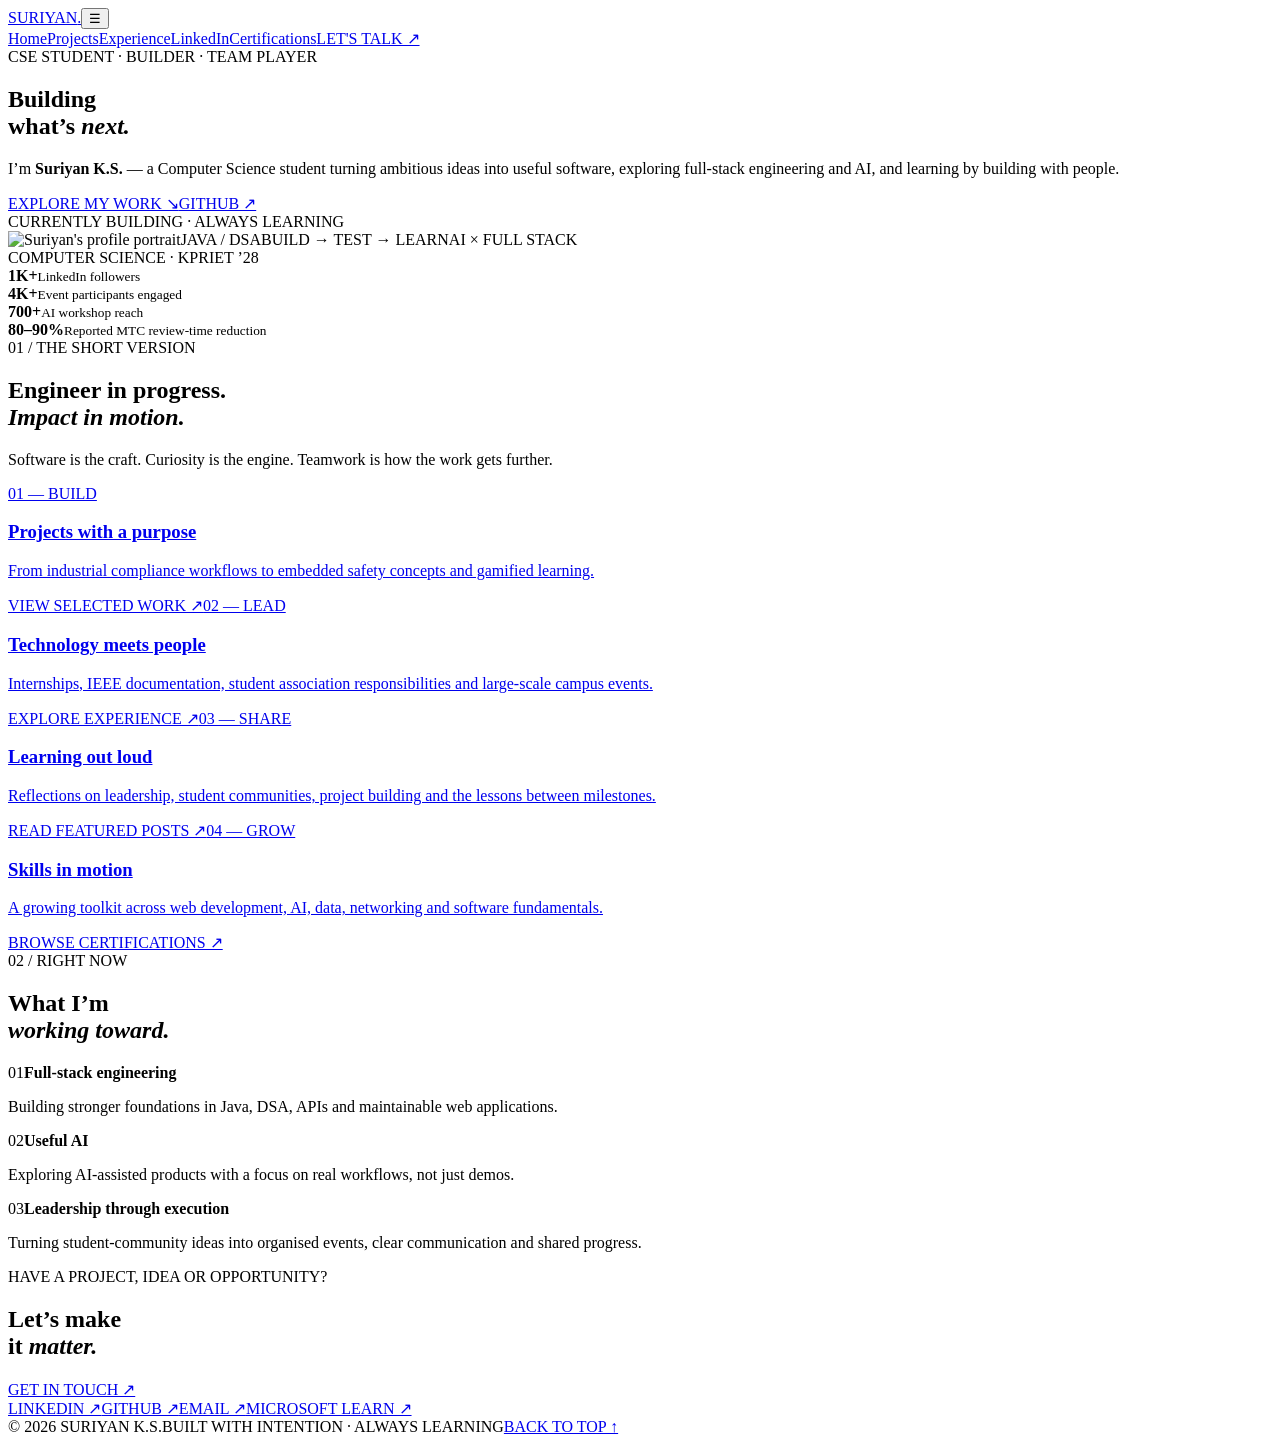
==== index.html @ 5185adc9 "Build portfolio homepage" ====
<!doctype html><html lang="en"><head><meta charset="utf-8"><meta name="viewport" content="width=device-width,initial-scale=1"><meta name="theme-color" content="#10110f"><meta name="description" content="Suriyan K.S. — Computer Science student, full-stack developer in progress, builder and student leader."><title>Suriyan K.S. — Building what's next.</title><link rel="stylesheet" href="assets/style.css"><script defer src="assets/main.js"></script></head><body><div class="grain"></div><header class="site-header"><a class="brand" href="index.html">SURIYAN<span>.</span></a><button class="menu-toggle" aria-label="Toggle navigation">☰</button><nav class="nav"><a class="active" href="index.html">Home</a><a href="projects.html">Projects</a><a href="experience.html">Experience</a><a href="posts.html">LinkedIn</a><a href="certifications.html">Certifications</a><a class="nav-cta" href="mailto:suriyankumaresan@gmail.com">LET'S TALK ↗</a></nav></header><main class="wrap"><section class="hero"><div class="hero-copy"><div class="eyebrow"><i></i> CSE STUDENT · BUILDER · TEAM PLAYER</div><h1>Building<br>what’s <em>next.</em></h1><p>I’m <strong>Suriyan K.S.</strong> — a Computer Science student turning ambitious ideas into useful software, exploring full-stack engineering and AI, and learning by building with people.</p><div class="actions"><a class="button primary" href="projects.html">EXPLORE MY WORK ↘</a><a class="button" href="https://github.com/Suriyan-24" target="_blank" rel="noreferrer">GITHUB ↗</a></div><div class="hero-foot"><span class="line"></span> CURRENTLY BUILDING · ALWAYS LEARNING</div></div><div class="hero-art"><div class="orbit"><div class="orbit-ring"></div><div class="orbit-ring ring2"></div><div class="orbit-ring ring3"></div><img class="portrait" src="https://avatars.githubusercontent.com/u/172984918?v=4" alt="Suriyan's profile portrait"><span class="orbit-label label1">JAVA / DSA</span><span class="orbit-label label2">BUILD → TEST → LEARN</span><span class="orbit-label label3">AI × FULL STACK</span></div><span class="art-caption">COMPUTER SCIENCE · KPRIET ’28</span></div></section><section class="quick-stats"><div><b>1K<span>+</span></b><small>LinkedIn followers</small></div><div><b>4K<span>+</span></b><small>Event participants engaged</small></div><div><b>700<span>+</span></b><small>AI workshop reach</small></div><div><b>80–90<span>%</span></b><small>Reported MTC review-time reduction</small></div></section><section class="section"><div class="section-head"><div><span class="kicker">01 / THE SHORT VERSION</span><h2>Engineer in progress.<br><em>Impact in motion.</em></h2></div><p>Software is the craft. Curiosity is the engine. Teamwork is how the work gets further.</p></div><div class="highlight-grid"><a class="highlight-card" href="projects.html"><span class="card-index">01 — BUILD</span><h3>Projects with a purpose</h3><p>From industrial compliance workflows to embedded safety concepts and gamified learning.</p><span class="card-link">VIEW SELECTED WORK ↗</span></a><a class="highlight-card" href="experience.html"><span class="card-index">02 — LEAD</span><h3>Technology meets people</h3><p>Internships, IEEE documentation, student association responsibilities and large-scale campus events.</p><span class="card-link">EXPLORE EXPERIENCE ↗</span></a><a class="highlight-card" href="posts.html"><span class="card-index">03 — SHARE</span><h3>Learning out loud</h3><p>Reflections on leadership, student communities, project building and the lessons between milestones.</p><span class="card-link">READ FEATURED POSTS ↗</span></a><a class="highlight-card" href="certifications.html"><span class="card-index">04 — GROW</span><h3>Skills in motion</h3><p>A growing toolkit across web development, AI, data, networking and software fundamentals.</p><span class="card-link">BROWSE CERTIFICATIONS ↗</span></a></div></section><section class="section now-section"><div class="section-head"><div><span class="kicker">02 / RIGHT NOW</span><h2>What I’m<br><em>working toward.</em></h2></div></div><div class="now-list"><div><span>01</span><strong>Full-stack engineering</strong><p>Building stronger foundations in Java, DSA, APIs and maintainable web applications.</p></div><div><span>02</span><strong>Useful AI</strong><p>Exploring AI-assisted products with a focus on real workflows, not just demos.</p></div><div><span>03</span><strong>Leadership through execution</strong><p>Turning student-community ideas into organised events, clear communication and shared progress.</p></div></div></section><section class="contact-band"><div class="kicker">HAVE A PROJECT, IDEA OR OPPORTUNITY?</div><div class="contact-row"><h2>Let’s make<br>it <em>matter.</em></h2><a class="button dark-button" href="mailto:suriyankumaresan@gmail.com">GET IN TOUCH ↗</a></div><div class="social-row"><a href="https://www.linkedin.com/in/suriyan-k-s/" target="_blank" rel="noreferrer">LINKEDIN ↗</a><a href="https://github.com/Suriyan-24" target="_blank" rel="noreferrer">GITHUB ↗</a><a href="mailto:suriyankumaresan@gmail.com">EMAIL ↗</a><a href="https://learn.microsoft.com/en-gb/users/kssuriyan-7745/" target="_blank" rel="noreferrer">MICROSOFT LEARN ↗</a></div></section></main><footer class="footer"><span>© 2026 SURIYAN K.S.</span><span>BUILT WITH INTENTION · ALWAYS LEARNING</span><a href="#top">BACK TO TOP ↑</a></footer></body></html>
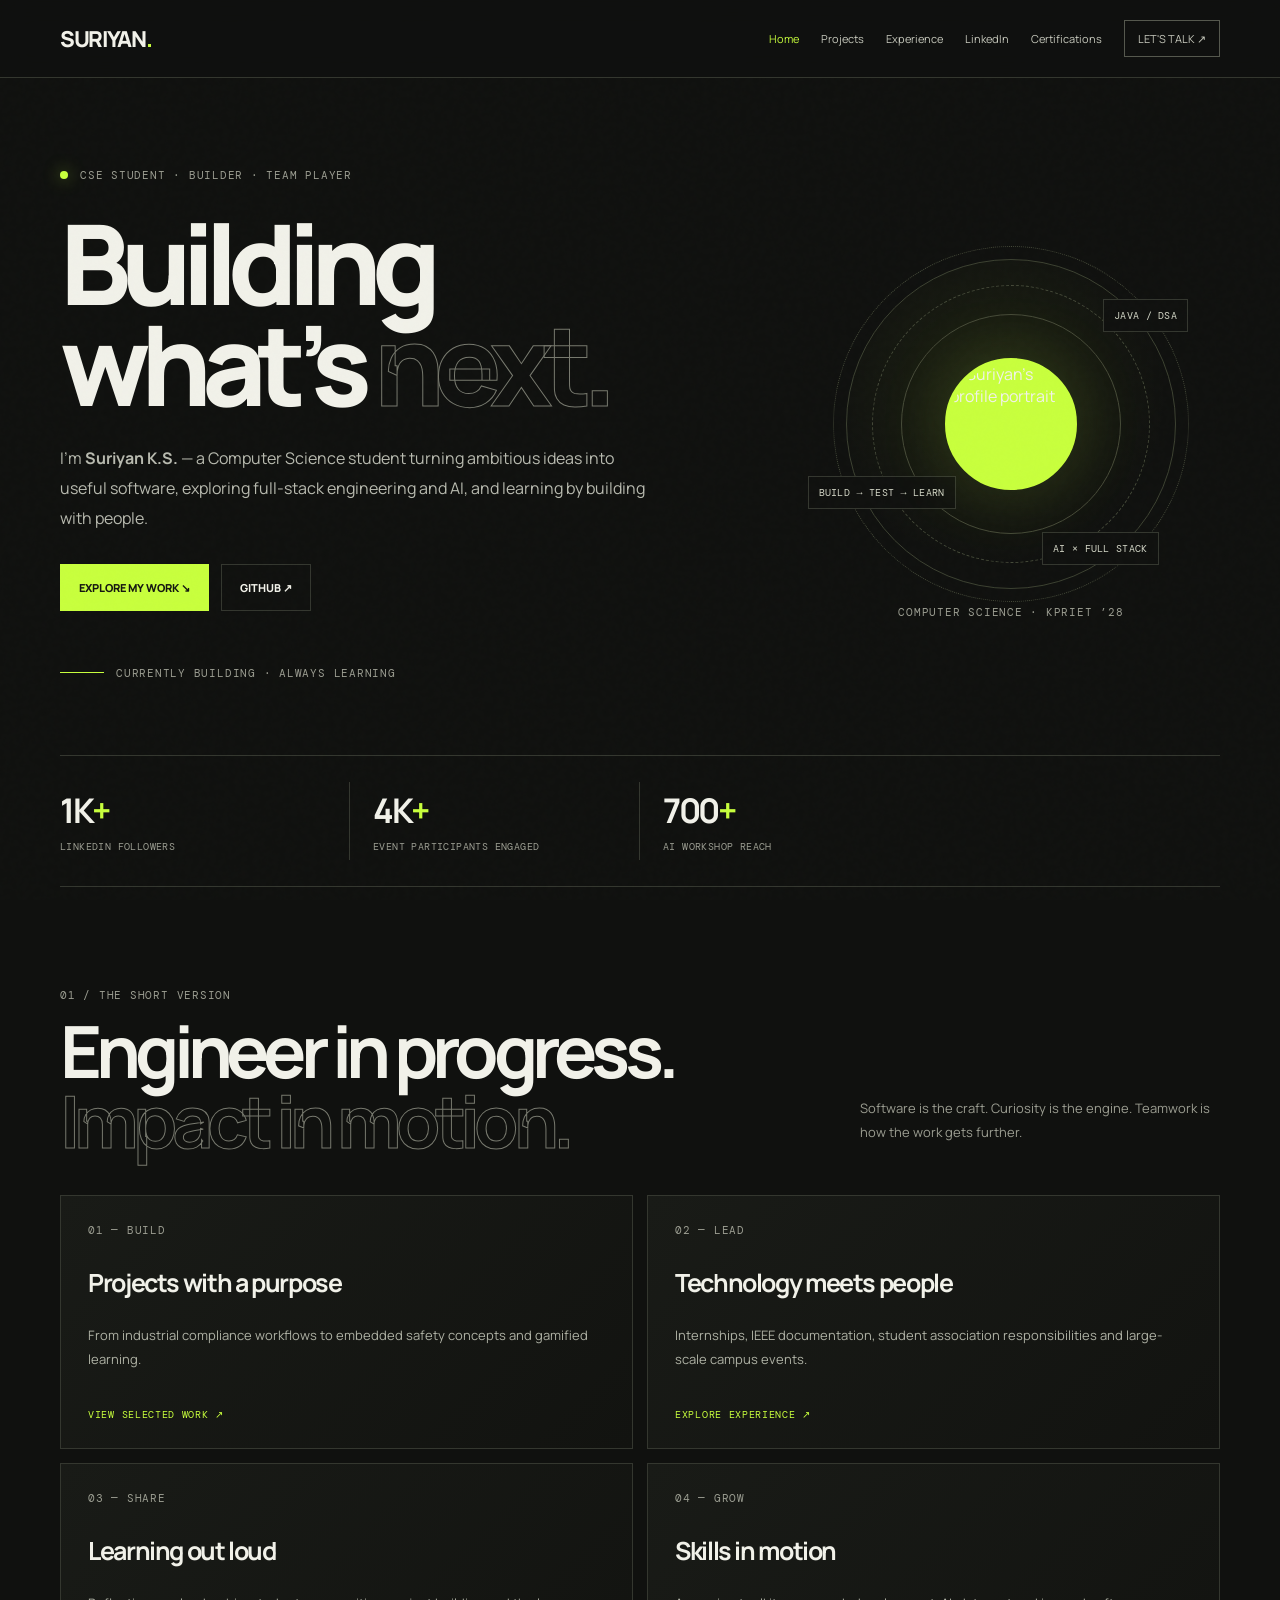
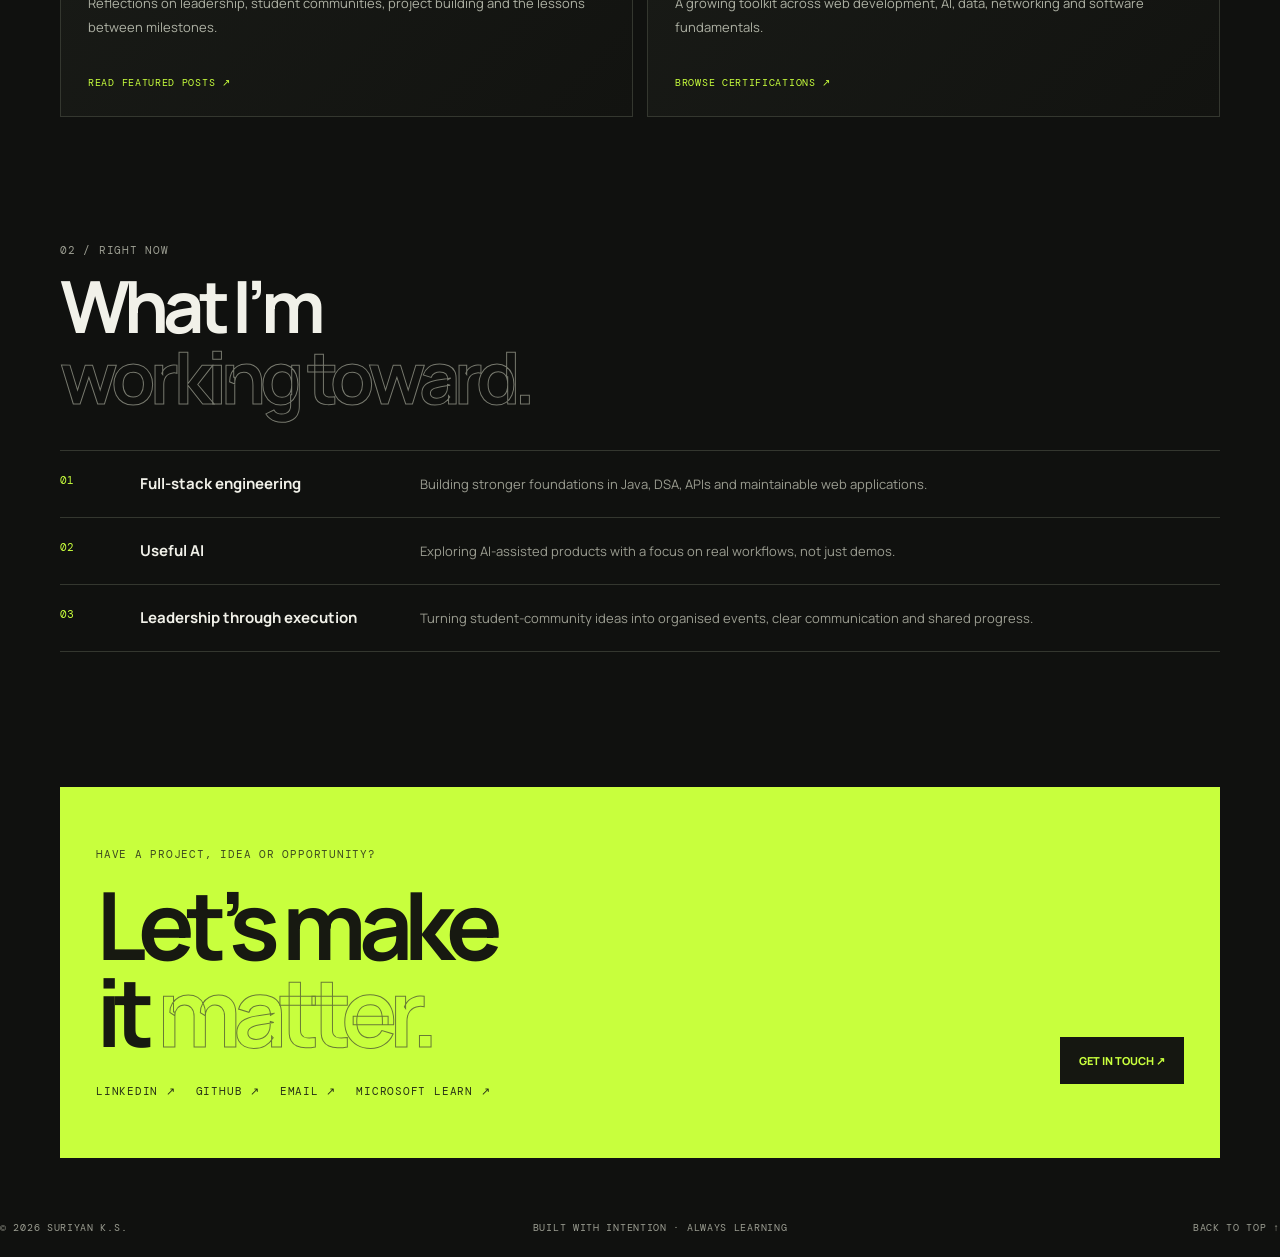
==== commit 6ef93998: "Remove MTC percentage from recruiter homepage and use personal portrait asset" ====
--- a/index.html
+++ b/index.html
@@ -1 +1 @@
-<!doctype html><html lang="en"><head><meta charset="utf-8"><meta name="viewport" content="width=device-width,initial-scale=1"><meta name="theme-color" content="#10110f"><meta name="description" content="Suriyan K.S. — Computer Science student, full-stack developer in progress, builder and student leader."><title>Suriyan K.S. — Building what's next.</title><link rel="stylesheet" href="assets/style.css"><script defer src="assets/main.js"></script></head><body><div class="grain"></div><header class="site-header"><a class="brand" href="index.html">SURIYAN<span>.</span></a><button class="menu-toggle" aria-label="Toggle navigation">☰</button><nav class="nav"><a class="active" href="index.html">Home</a><a href="projects.html">Projects</a><a href="experience.html">Experience</a><a href="posts.html">LinkedIn</a><a href="certifications.html">Certifications</a><a class="nav-cta" href="mailto:suriyankumaresan@gmail.com">LET'S TALK ↗</a></nav></header><main class="wrap"><section class="hero"><div class="hero-copy"><div class="eyebrow"><i></i> CSE STUDENT · BUILDER · TEAM PLAYER</div><h1>Building<br>what’s <em>next.</em></h1><p>I’m <strong>Suriyan K.S.</strong> — a Computer Science student turning ambitious ideas into useful software, exploring full-stack engineering and AI, and learning by building with people.</p><div class="actions"><a class="button primary" href="projects.html">EXPLORE MY WORK ↘</a><a class="button" href="https://github.com/Suriyan-24" target="_blank" rel="noreferrer">GITHUB ↗</a></div><div class="hero-foot"><span class="line"></span> CURRENTLY BUILDING · ALWAYS LEARNING</div></div><div class="hero-art"><div class="orbit"><div class="orbit-ring"></div><div class="orbit-ring ring2"></div><div class="orbit-ring ring3"></div><img class="portrait" src="https://avatars.githubusercontent.com/u/172984918?v=4" alt="Suriyan's profile portrait"><span class="orbit-label label1">JAVA / DSA</span><span class="orbit-label label2">BUILD → TEST → LEARN</span><span class="orbit-label label3">AI × FULL STACK</span></div><span class="art-caption">COMPUTER SCIENCE · KPRIET ’28</span></div></section><section class="quick-stats"><div><b>1K<span>+</span></b><small>LinkedIn followers</small></div><div><b>4K<span>+</span></b><small>Event participants engaged</small></div><div><b>700<span>+</span></b><small>AI workshop reach</small></div><div><b>80–90<span>%</span></b><small>Reported MTC review-time reduction</small></div></section><section class="section"><div class="section-head"><div><span class="kicker">01 / THE SHORT VERSION</span><h2>Engineer in progress.<br><em>Impact in motion.</em></h2></div><p>Software is the craft. Curiosity is the engine. Teamwork is how the work gets further.</p></div><div class="highlight-grid"><a class="highlight-card" href="projects.html"><span class="card-index">01 — BUILD</span><h3>Projects with a purpose</h3><p>From industrial compliance workflows to embedded safety concepts and gamified learning.</p><span class="card-link">VIEW SELECTED WORK ↗</span></a><a class="highlight-card" href="experience.html"><span class="card-index">02 — LEAD</span><h3>Technology meets people</h3><p>Internships, IEEE documentation, student association responsibilities and large-scale campus events.</p><span class="card-link">EXPLORE EXPERIENCE ↗</span></a><a class="highlight-card" href="posts.html"><span class="card-index">03 — SHARE</span><h3>Learning out loud</h3><p>Reflections on leadership, student communities, project building and the lessons between milestones.</p><span class="card-link">READ FEATURED POSTS ↗</span></a><a class="highlight-card" href="certifications.html"><span class="card-index">04 — GROW</span><h3>Skills in motion</h3><p>A growing toolkit across web development, AI, data, networking and software fundamentals.</p><span class="card-link">BROWSE CERTIFICATIONS ↗</span></a></div></section><section class="section now-section"><div class="section-head"><div><span class="kicker">02 / RIGHT NOW</span><h2>What I’m<br><em>working toward.</em></h2></div></div><div class="now-list"><div><span>01</span><strong>Full-stack engineering</strong><p>Building stronger foundations in Java, DSA, APIs and maintainable web applications.</p></div><div><span>02</span><strong>Useful AI</strong><p>Exploring AI-assisted products with a focus on real workflows, not just demos.</p></div><div><span>03</span><strong>Leadership through execution</strong><p>Turning student-community ideas into organised events, clear communication and shared progress.</p></div></div></section><section class="contact-band"><div class="kicker">HAVE A PROJECT, IDEA OR OPPORTUNITY?</div><div class="contact-row"><h2>Let’s make<br>it <em>matter.</em></h2><a class="button dark-button" href="mailto:suriyankumaresan@gmail.com">GET IN TOUCH ↗</a></div><div class="social-row"><a href="https://www.linkedin.com/in/suriyan-k-s/" target="_blank" rel="noreferrer">LINKEDIN ↗</a><a href="https://github.com/Suriyan-24" target="_blank" rel="noreferrer">GITHUB ↗</a><a href="mailto:suriyankumaresan@gmail.com">EMAIL ↗</a><a href="https://learn.microsoft.com/en-gb/users/kssuriyan-7745/" target="_blank" rel="noreferrer">MICROSOFT LEARN ↗</a></div></section></main><footer class="footer"><span>© 2026 SURIYAN K.S.</span><span>BUILT WITH INTENTION · ALWAYS LEARNING</span><a href="#top">BACK TO TOP ↑</a></footer></body></html>+<!doctype html><html lang="en"><head><meta charset="utf-8"><meta name="viewport" content="width=device-width,initial-scale=1"><meta name="theme-color" content="#10110f"><meta name="description" content="Suriyan K.S. — Computer Science student, full-stack developer in progress, builder and student leader."><title>Suriyan K.S. — Building what's next.</title><link rel="stylesheet" href="assets/style.css"><script defer src="assets/main.js"></script></head><body><div class="grain"></div><header class="site-header"><a class="brand" href="index.html">SURIYAN<span>.</span></a><button class="menu-toggle" aria-label="Toggle navigation">☰</button><nav class="nav"><a class="active" href="index.html">Home</a><a href="projects.html">Projects</a><a href="experience.html">Experience</a><a href="posts.html">LinkedIn</a><a href="certifications.html">Certifications</a><a class="nav-cta" href="mailto:suriyankumaresan@gmail.com">LET'S TALK ↗</a></nav></header><main class="wrap"><section class="hero"><div class="hero-copy"><div class="eyebrow"><i></i> CSE STUDENT · BUILDER · TEAM PLAYER</div><h1>Building<br>what’s <em>next.</em></h1><p>I’m <strong>Suriyan K.S.</strong> — a Computer Science student turning ambitious ideas into useful software, exploring full-stack engineering and AI, and learning by building with people.</p><div class="actions"><a class="button primary" href="projects.html">EXPLORE MY WORK ↘</a><a class="button" href="https://github.com/Suriyan-24" target="_blank" rel="noreferrer">GITHUB ↗</a></div><div class="hero-foot"><span class="line"></span> CURRENTLY BUILDING · ALWAYS LEARNING</div></div><div class="hero-art"><div class="orbit"><div class="orbit-ring"></div><div class="orbit-ring ring2"></div><div class="orbit-ring ring3"></div><img class="portrait" src="assets/suriyan-profile.jpg" alt="Suriyan's profile portrait"><span class="orbit-label label1">JAVA / DSA</span><span class="orbit-label label2">BUILD → TEST → LEARN</span><span class="orbit-label label3">AI × FULL STACK</span></div><span class="art-caption">COMPUTER SCIENCE · KPRIET ’28</span></div></section><section class="quick-stats"><div><b>1K<span>+</span></b><small>LinkedIn followers</small></div><div><b>4K<span>+</span></b><small>Event participants engaged</small></div><div><b>700<span>+</span></b><small>AI workshop reach</small></div></section><section class="section"><div class="section-head"><div><span class="kicker">01 / THE SHORT VERSION</span><h2>Engineer in progress.<br><em>Impact in motion.</em></h2></div><p>Software is the craft. Curiosity is the engine. Teamwork is how the work gets further.</p></div><div class="highlight-grid"><a class="highlight-card" href="projects.html"><span class="card-index">01 — BUILD</span><h3>Projects with a purpose</h3><p>From industrial compliance workflows to embedded safety concepts and gamified learning.</p><span class="card-link">VIEW SELECTED WORK ↗</span></a><a class="highlight-card" href="experience.html"><span class="card-index">02 — LEAD</span><h3>Technology meets people</h3><p>Internships, IEEE documentation, student association responsibilities and large-scale campus events.</p><span class="card-link">EXPLORE EXPERIENCE ↗</span></a><a class="highlight-card" href="posts.html"><span class="card-index">03 — SHARE</span><h3>Learning out loud</h3><p>Reflections on leadership, student communities, project building and the lessons between milestones.</p><span class="card-link">READ FEATURED POSTS ↗</span></a><a class="highlight-card" href="certifications.html"><span class="card-index">04 — GROW</span><h3>Skills in motion</h3><p>A growing toolkit across web development, AI, data, networking and software fundamentals.</p><span class="card-link">BROWSE CERTIFICATIONS ↗</span></a></div></section><section class="section now-section"><div class="section-head"><div><span class="kicker">02 / RIGHT NOW</span><h2>What I’m<br><em>working toward.</em></h2></div></div><div class="now-list"><div><span>01</span><strong>Full-stack engineering</strong><p>Building stronger foundations in Java, DSA, APIs and maintainable web applications.</p></div><div><span>02</span><strong>Useful AI</strong><p>Exploring AI-assisted products with a focus on real workflows, not just demos.</p></div><div><span>03</span><strong>Leadership through execution</strong><p>Turning student-community ideas into organised events, clear communication and shared progress.</p></div></div></section><section class="contact-band"><div class="kicker">HAVE A PROJECT, IDEA OR OPPORTUNITY?</div><div class="contact-row"><h2>Let’s make<br>it <em>matter.</em></h2><a class="button dark-button" href="mailto:suriyankumaresan@gmail.com">GET IN TOUCH ↗</a></div><div class="social-row"><a href="https://www.linkedin.com/in/suriyan-k-s/" target="_blank" rel="noreferrer">LINKEDIN ↗</a><a href="https://github.com/Suriyan-24" target="_blank" rel="noreferrer">GITHUB ↗</a><a href="mailto:suriyankumaresan@gmail.com">EMAIL ↗</a><a href="https://learn.microsoft.com/en-gb/users/kssuriyan-7745/" target="_blank" rel="noreferrer">MICROSOFT LEARN ↗</a></div></section></main><footer class="footer"><span>© 2026 SURIYAN K.S.</span><span>BUILT WITH INTENTION · ALWAYS LEARNING</span><a href="#top">BACK TO TOP ↑</a></footer></body></html>
--- a/assets/style.css
+++ b/assets/style.css
@@ -0,0 +1 @@
+@import url('https://fonts.googleapis.com/css2?family=DM+Mono:wght@400;500&family=Manrope:wght@400;500;600;700;800&display=swap');:root{--bg:#10110f;--panel:#181a17;--ink:#f1f1e9;--muted:#9b9d91;--lime:#c8ff3d;--line:#34372f;--mono:'DM Mono',monospace;--sans:'Manrope',sans-serif}*{box-sizing:border-box}html{scroll-behavior:smooth;scroll-padding-top:95px}body{margin:0;background:var(--bg);color:var(--ink);font-family:var(--sans);overflow-x:hidden}a{color:inherit;text-decoration:none}.grain{position:fixed;inset:0;pointer-events:none;z-index:5;opacity:.035;background-image:url("data:image/svg+xml,%3Csvg viewBox='0 0 180 180' xmlns='http://www.w3.org/2000/svg'%3E%3Cfilter id='n'%3E%3CfeTurbulence type='fractalNoise' baseFrequency='.8' numOctaves='4' stitchTiles='stitch'/%3E%3C/filter%3E%3Crect width='100%25' height='100%25' filter='url(%23n)' opacity='.45'/%3E%3C/svg%3E")} .wrap{width:min(1160px,calc(100% - 48px));margin:auto}.site-header{height:78px;padding:0 max(24px,calc((100vw - 1160px)/2));display:flex;align-items:center;justify-content:space-between;border-bottom:1px solid var(--line);position:sticky;top:0;background:#10110fee;backdrop-filter:blur(14px);z-index:10}.brand{font-weight:800;letter-spacing:-.06em;font-size:22px}.brand span,.lime{color:var(--lime)}.nav{display:flex;gap:22px;align-items:center;font-size:11px;color:#c7c9bd}.nav a:hover,.nav a.active{color:var(--lime)}.nav-cta{border:1px solid #55584e;padding:10px 13px}.menu-toggle{display:none;background:none;color:var(--lime);border:1px solid var(--line);padding:8px}.eyebrow,.kicker,.mono,.card-index,.card-link,.orbit-label,.art-caption,.hero-foot,.footer,.social-row,.job-date,.job-type,.tag,.section-number{font:11px var(--mono);letter-spacing:.07em;text-transform:uppercase;color:var(--muted)}.eyebrow{display:flex;align-items:center;gap:12px;margin-bottom:30px}.eyebrow i{width:8px;height:8px;background:var(--lime);border-radius:50%;box-shadow:0 0 16px #c8ff3d80}.hero{min-height:660px;padding:90px 0 75px;display:grid;grid-template-columns:1.25fr .75fr;gap:45px;align-items:center}.hero h1{font-size:clamp(60px,8.7vw,118px);line-height:.91;letter-spacing:-.09em;margin:0 0 28px;font-weight:800}.hero h1 em,.section-head h2 em,.contact-row h2 em{font-style:normal;color:transparent;-webkit-text-stroke:1px #77796e}.hero p{max-width:600px;font-size:16px;line-height:1.9;color:#b8baaf}.actions{display:flex;gap:12px;flex-wrap:wrap;margin-top:30px}.button{display:inline-flex;align-items:center;gap:14px;padding:15px 18px;font-size:11px;font-weight:800;border:1px solid var(--line);transition:.2s}.button.primary{background:var(--lime);color:#151711;border-color:var(--lime)}.button:hover{transform:translateY(-3px);border-color:var(--lime)}.hero-foot{display:flex;align-items:center;gap:12px;margin-top:55px}.line{height:1px;width:44px;background:var(--lime)}.hero-art{min-height:390px;display:grid;place-items:center;position:relative}.orbit{width:min(330px,76vw);aspect-ratio:1;border:1px solid #3c4131;border-radius:50%;position:relative;display:grid;place-items:center;background:radial-gradient(circle at 45% 40%,#c8ff3d14,transparent 65%)}.orbit-ring{position:absolute;inset:25px;border:1px dashed #454a39;border-radius:50%;animation:spin 35s linear infinite}.ring2{inset:54px;border-style:solid;animation-direction:reverse;animation-duration:25s}.ring3{inset:-14px;border-style:dotted;animation-duration:50s}.portrait{width:132px;height:132px;border-radius:50%;object-fit:cover;background:var(--lime);border:5px solid var(--lime);box-shadow:0 0 70px #c8ff3d25;z-index:1}.orbit-label{position:absolute;background:var(--bg);padding:9px 10px;border:1px solid var(--line);color:#d5d8c8;font-size:10px;letter-spacing:.03em}.label1{top:12%;right:-4%}.label2{bottom:24%;left:-12%}.label3{bottom:7%;right:5%}.art-caption{position:absolute;bottom:0}.quick-stats{border-top:1px solid var(--line);border-bottom:1px solid var(--line);display:grid;grid-template-columns:repeat(4,1fr);padding:26px 0}.quick-stats>div{padding:5px 23px;border-right:1px solid var(--line)}.quick-stats>div:first-child{padding-left:0}.quick-stats>div:last-child{border:0}.quick-stats b{font-size:34px;letter-spacing:-.07em;display:block}.quick-stats b span{color:var(--lime)}.quick-stats small{font:10px var(--mono);text-transform:uppercase;letter-spacing:.04em;color:var(--muted)}.section{padding:95px 0}.section-head{display:flex;justify-content:space-between;align-items:end;gap:30px;margin-bottom:38px}.section-head h2,.page-hero h1{font-size:clamp(43px,6vw,72px);letter-spacing:-.08em;line-height:.98;margin:12px 0 0}.section-head>p{max-width:360px;color:var(--muted);font-size:13px;line-height:1.85}.highlight-grid,.project-grid,.cert-grid,.post-grid{display:grid;grid-template-columns:repeat(2,1fr);gap:14px}.highlight-card,.project-card,.cert-card,.post-card,.lead-card{background:linear-gradient(135deg,#191b17,#121310);border:1px solid var(--line);padding:27px;transition:.25s;display:flex;flex-direction:column;min-height:230px}.highlight-card:hover,.project-card:hover,.cert-card:hover,.post-card:hover,.lead-card:hover{border-color:#8cae3a;transform:translateY(-4px)}.highlight-card h3,.project-card h3,.cert-card h3,.post-card h3,.lead-card h3{font-size:25px;letter-spacing:-.055em;margin:28px 0 10px}.highlight-card p,.project-card p,.cert-card p,.post-card p,.lead-card p{font-size:13px;color:#aeb1a4;line-height:1.85}.card-link{color:var(--lime);margin-top:auto;padding-top:24px;font-size:10px}.now-section{padding-top:25px}.now-list{border-top:1px solid var(--line)}.now-list>div{display:grid;grid-template-columns:60px 260px 1fr;gap:20px;align-items:start;padding:22px 0;border-bottom:1px solid var(--line)}.now-list span{font:11px var(--mono);color:var(--lime)}.now-list strong{font-size:15px}.now-list p{margin:0;color:var(--muted);font-size:13px;line-height:1.7}.page-hero{padding:85px 0 50px;border-bottom:1px solid var(--line);margin-bottom:42px}.page-hero h1{font-size:clamp(52px,8vw,94px);max-width:900px}.page-hero p{max-width:650px;color:var(--muted);font-size:15px;line-height:1.9}.page-hero .kicker{color:var(--lime)}.project-card{min-height:295px;position:relative;overflow:hidden}.project-card .project-top{display:flex;justify-content:space-between;align-items:center}.project-number{font:11px var(--mono);color:var(--muted)}.project-symbol{width:44px;height:44px;border:1px solid #4b5140;color:var(--lime);display:grid;place-items:center;font-size:22px}.project-card h3{margin:35px 0 8px}.tags{display:flex;gap:7px;flex-wrap:wrap;margin-top:auto;padding-top:18px}.tag{border:1px solid #42463a;padding:7px 9px;color:#d0d2c7;font-size:9px}.project-links{display:flex;gap:12px;flex-wrap:wrap;margin-top:18px}.project-links a{font:10px var(--mono);color:var(--lime);border-bottom:1px solid #687b36;padding-bottom:3px}.timeline{border-top:1px solid var(--line)}.job{display:grid;grid-template-columns:170px 1fr 120px;gap:24px;padding:26px 0;border-bottom:1px solid var(--line)}.job-date,.job-type{padding-top:7px}.job h3{font-size:20px;margin:0 0 7px;letter-spacing:-.04em}.job .org{font-size:12px;color:var(--lime)}.job p{font-size:13px;color:var(--muted);line-height:1.8;max-width:700px}.job-type{text-align:right;font-size:10px}.lead-grid{display:grid;grid-template-columns:1fr 1fr;gap:14px;margin-top:35px}.lead-card{min-height:220px}.lead-card .metric{font-size:39px;font-weight:800;letter-spacing:-.08em;color:var(--lime);margin-top:20px}.lead-card h3{margin:14px 0 4px}.post-card{min-height:285px}.post-card .post-meta{font:10px var(--mono);color:var(--lime);text-transform:uppercase}.post-card h3{font-size:22px;margin:24px 0 8px}.post-note{color:var(--muted);font-size:12px;line-height:1.7;margin-top:auto;padding-top:18px}.cert-card{min-height:165px}.cert-card h3{font-size:17px;margin:17px 0 7px}.cert-card p{margin:0}.cert-group{margin:40px 0 18px;color:var(--lime);font:12px var(--mono);text-transform:uppercase;letter-spacing:.1em}.contact-band{background:var(--lime);color:#171911;padding:60px 36px;margin:40px 0}.contact-band .kicker{color:#3e4b20}.contact-row{display:flex;justify-content:space-between;align-items:end;gap:25px}.contact-row h2{font-size:clamp(50px,8vw,94px);letter-spacing:-.09em;line-height:.92;margin:20px 0 30px}.contact-row h2 em{-webkit-text-stroke-color:#687b36}.dark-button{background:#151711;color:var(--lime);border-color:#151711}.social-row{display:flex;gap:20px;flex-wrap:wrap;color:#273116}.social-row a:hover{text-decoration:underline}.footer{padding:23px 0;display:flex;justify-content:space-between;gap:15px;font-size:10px}.footer a:hover{color:var(--lime)}.reveal{opacity:0;transform:translateY(18px);transition:opacity .6s ease,transform .6s ease}.reveal.visible{opacity:1;transform:none}@keyframes spin{to{transform:rotate(360deg)}}@media(max-width:800px){.hero{grid-template-columns:1fr;padding-top:65px}.hero-art{min-height:360px}.quick-stats{grid-template-columns:repeat(2,1fr);gap:18px}.quick-stats>div:nth-child(2){border:0}.quick-stats>div:nth-child(3){padding-left:0}.section{padding:70px 0}.section-head{align-items:start;flex-direction:column}.job{grid-template-columns:1fr;gap:8px}.job-type{text-align:left}.nav{gap:13px}.nav a:not(.nav-cta){display:none}.menu-toggle{display:block}.nav.open{position:absolute;top:77px;left:0;right:0;padding:20px 24px;background:#10110f;display:flex;flex-direction:column;align-items:stretch;border-bottom:1px solid var(--line)}.nav.open a{display:block;padding:8px}.now-list>div{grid-template-columns:35px 1fr}.now-list p{grid-column:2}.contact-row{align-items:start;flex-direction:column}}@media(max-width:540px){.wrap{width:calc(100% - 32px)}.site-header{height:68px;padding:0 16px}.nav.open{top:67px}.hero h1{font-size:clamp(56px,16vw,85px)}.hero p{font-size:15px}.highlight-grid,.project-grid,.cert-grid,.post-grid,.lead-grid{grid-template-columns:1fr}.quick-stats>div{padding:5px 12px}.quick-stats b{font-size:29px}.section-head h2{font-size:47px}.contact-band{padding:42px 22px;margin:20px 0}.footer{flex-direction:column}.page-hero{padding-top:60px}.project-card{min-height:275px}}@media(prefers-reduced-motion:reduce){*,*:before,*:after{scroll-behavior:auto!important;animation:none!important;transition:none!important}}
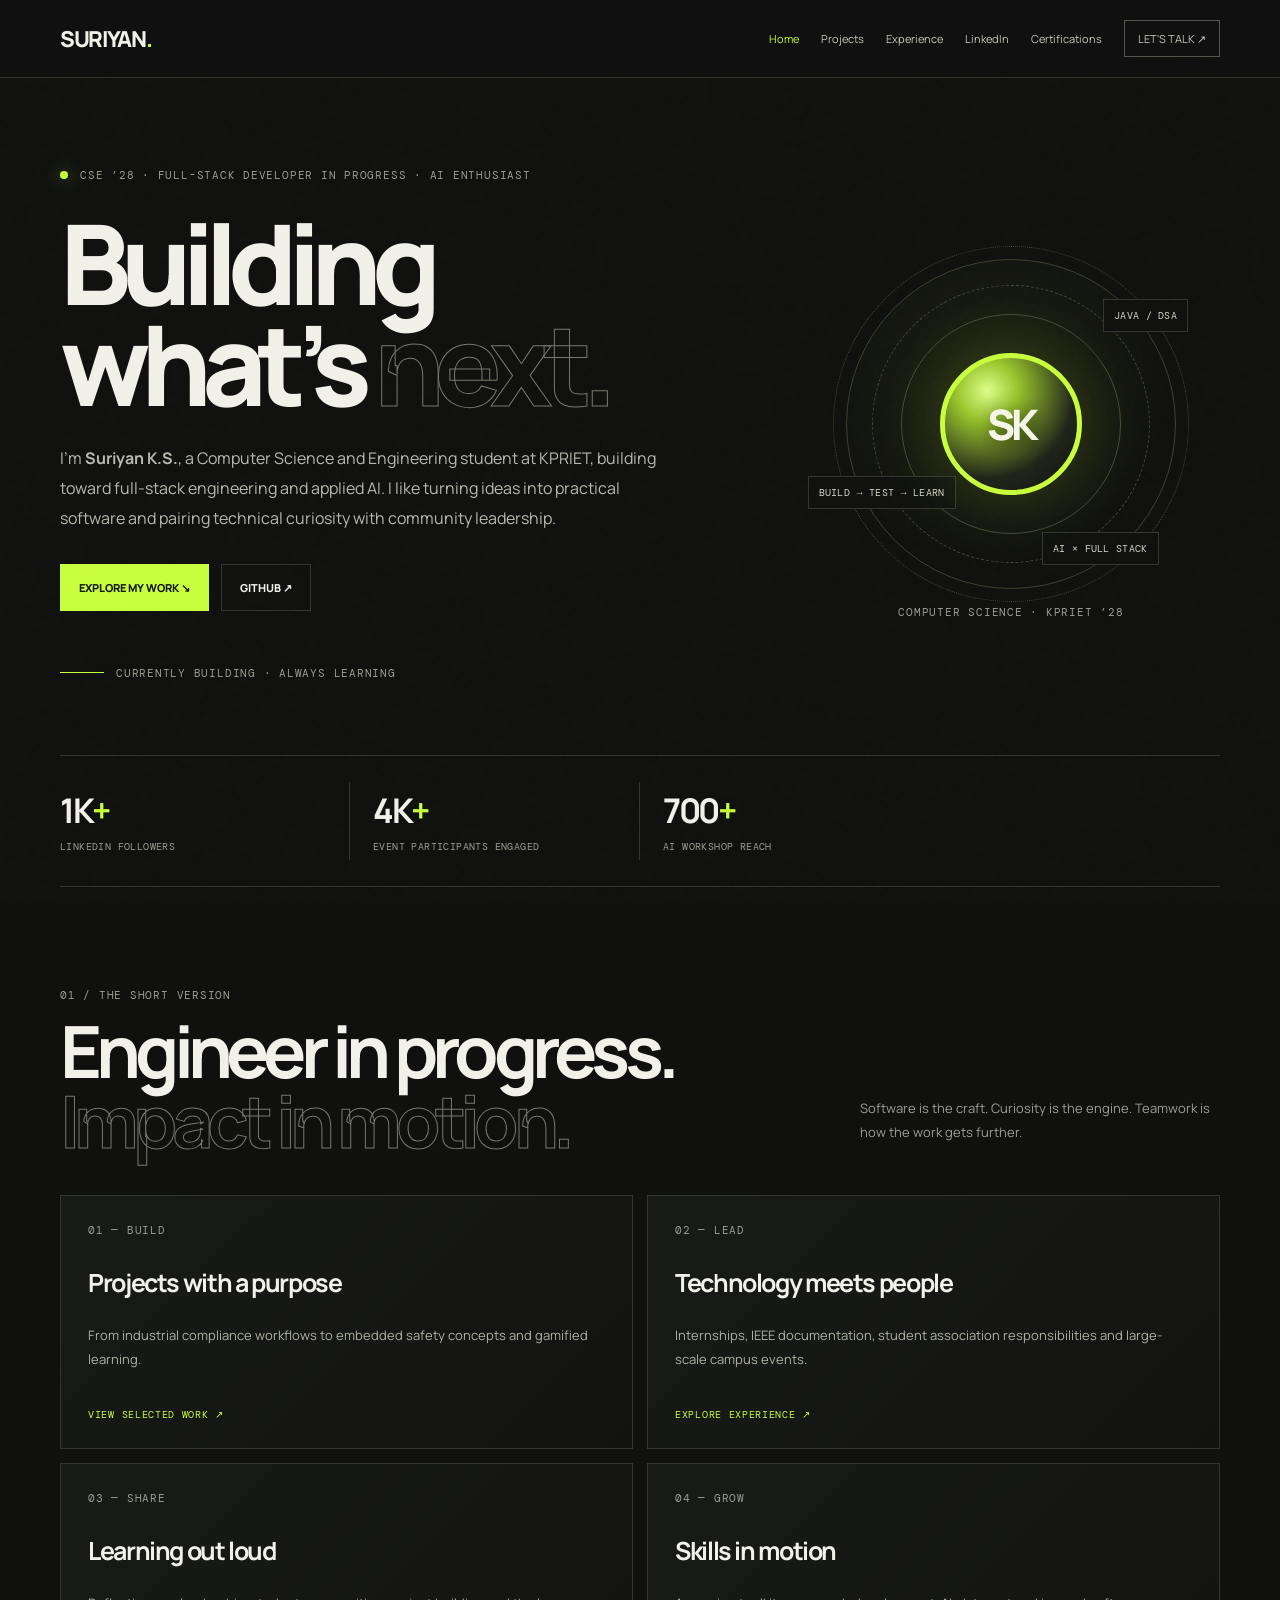
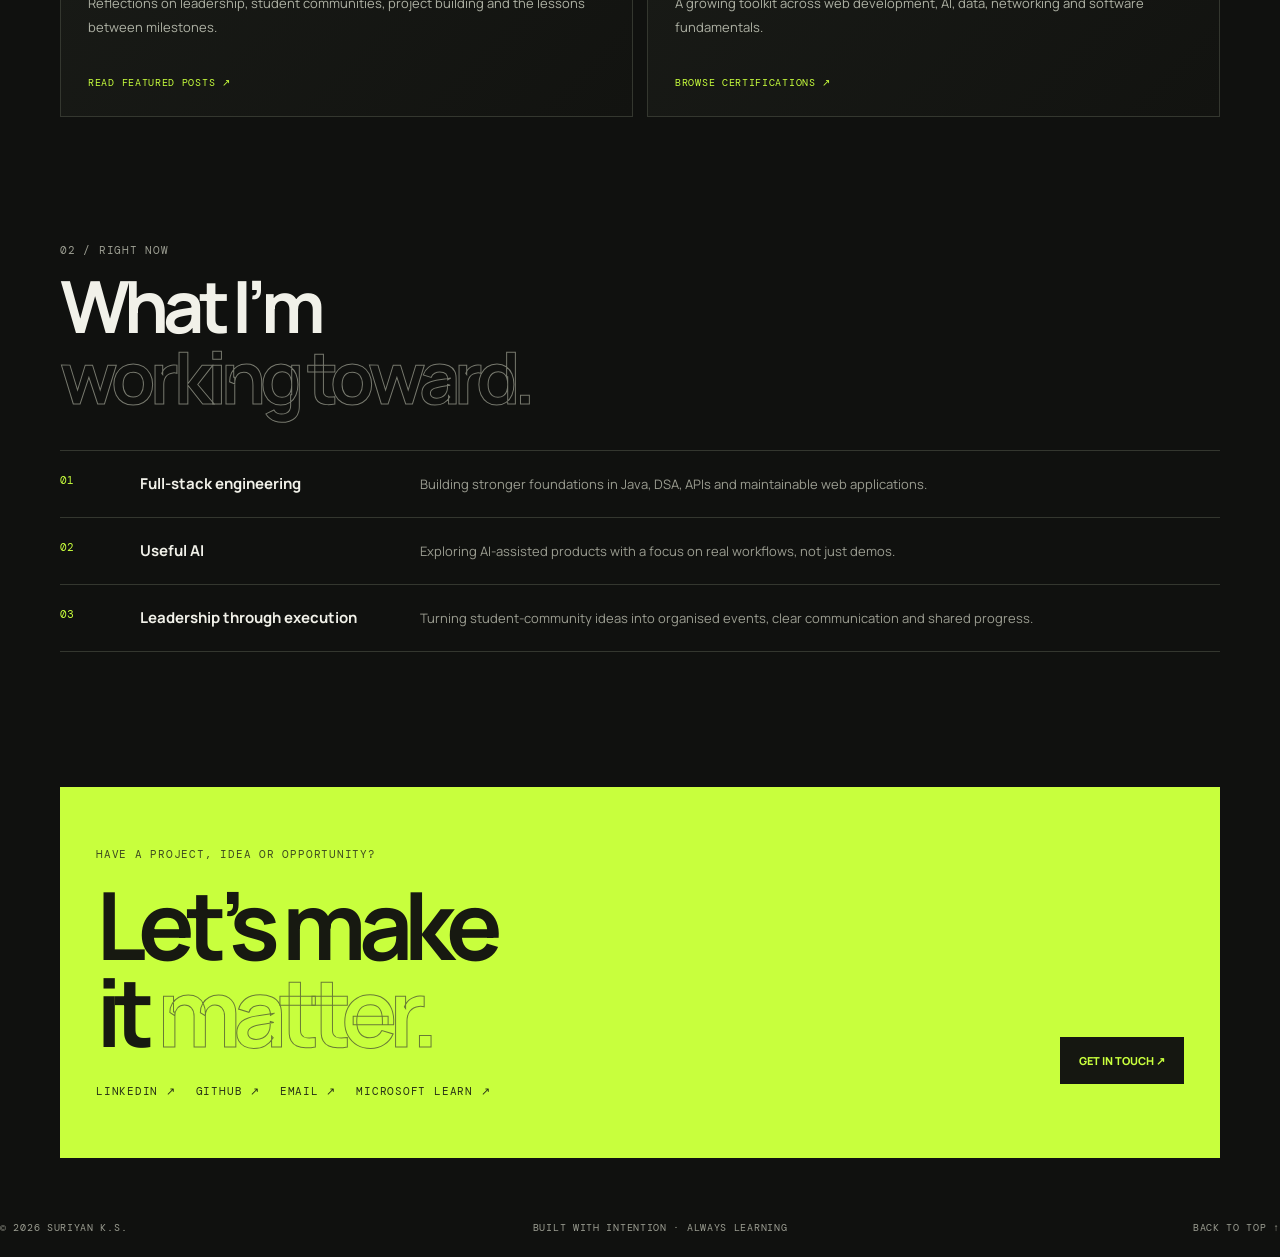
==== commit bf528d76: "Polish V1 homepage and full portrait presentation" ====
--- a/index.html
+++ b/index.html
@@ -1 +1 @@
-<!doctype html><html lang="en"><head><meta charset="utf-8"><meta name="viewport" content="width=device-width,initial-scale=1"><meta name="theme-color" content="#10110f"><meta name="description" content="Suriyan K.S. — Computer Science student, full-stack developer in progress, builder and student leader."><title>Suriyan K.S. — Building what's next.</title><link rel="stylesheet" href="assets/style.css"><script defer src="assets/main.js"></script></head><body><div class="grain"></div><header class="site-header"><a class="brand" href="index.html">SURIYAN<span>.</span></a><button class="menu-toggle" aria-label="Toggle navigation">☰</button><nav class="nav"><a class="active" href="index.html">Home</a><a href="projects.html">Projects</a><a href="experience.html">Experience</a><a href="posts.html">LinkedIn</a><a href="certifications.html">Certifications</a><a class="nav-cta" href="mailto:suriyankumaresan@gmail.com">LET'S TALK ↗</a></nav></header><main class="wrap"><section class="hero"><div class="hero-copy"><div class="eyebrow"><i></i> CSE STUDENT · BUILDER · TEAM PLAYER</div><h1>Building<br>what’s <em>next.</em></h1><p>I’m <strong>Suriyan K.S.</strong> — a Computer Science student turning ambitious ideas into useful software, exploring full-stack engineering and AI, and learning by building with people.</p><div class="actions"><a class="button primary" href="projects.html">EXPLORE MY WORK ↘</a><a class="button" href="https://github.com/Suriyan-24" target="_blank" rel="noreferrer">GITHUB ↗</a></div><div class="hero-foot"><span class="line"></span> CURRENTLY BUILDING · ALWAYS LEARNING</div></div><div class="hero-art"><div class="orbit"><div class="orbit-ring"></div><div class="orbit-ring ring2"></div><div class="orbit-ring ring3"></div><img class="portrait" src="assets/suriyan-profile.jpg" alt="Suriyan's profile portrait"><span class="orbit-label label1">JAVA / DSA</span><span class="orbit-label label2">BUILD → TEST → LEARN</span><span class="orbit-label label3">AI × FULL STACK</span></div><span class="art-caption">COMPUTER SCIENCE · KPRIET ’28</span></div></section><section class="quick-stats"><div><b>1K<span>+</span></b><small>LinkedIn followers</small></div><div><b>4K<span>+</span></b><small>Event participants engaged</small></div><div><b>700<span>+</span></b><small>AI workshop reach</small></div></section><section class="section"><div class="section-head"><div><span class="kicker">01 / THE SHORT VERSION</span><h2>Engineer in progress.<br><em>Impact in motion.</em></h2></div><p>Software is the craft. Curiosity is the engine. Teamwork is how the work gets further.</p></div><div class="highlight-grid"><a class="highlight-card" href="projects.html"><span class="card-index">01 — BUILD</span><h3>Projects with a purpose</h3><p>From industrial compliance workflows to embedded safety concepts and gamified learning.</p><span class="card-link">VIEW SELECTED WORK ↗</span></a><a class="highlight-card" href="experience.html"><span class="card-index">02 — LEAD</span><h3>Technology meets people</h3><p>Internships, IEEE documentation, student association responsibilities and large-scale campus events.</p><span class="card-link">EXPLORE EXPERIENCE ↗</span></a><a class="highlight-card" href="posts.html"><span class="card-index">03 — SHARE</span><h3>Learning out loud</h3><p>Reflections on leadership, student communities, project building and the lessons between milestones.</p><span class="card-link">READ FEATURED POSTS ↗</span></a><a class="highlight-card" href="certifications.html"><span class="card-index">04 — GROW</span><h3>Skills in motion</h3><p>A growing toolkit across web development, AI, data, networking and software fundamentals.</p><span class="card-link">BROWSE CERTIFICATIONS ↗</span></a></div></section><section class="section now-section"><div class="section-head"><div><span class="kicker">02 / RIGHT NOW</span><h2>What I’m<br><em>working toward.</em></h2></div></div><div class="now-list"><div><span>01</span><strong>Full-stack engineering</strong><p>Building stronger foundations in Java, DSA, APIs and maintainable web applications.</p></div><div><span>02</span><strong>Useful AI</strong><p>Exploring AI-assisted products with a focus on real workflows, not just demos.</p></div><div><span>03</span><strong>Leadership through execution</strong><p>Turning student-community ideas into organised events, clear communication and shared progress.</p></div></div></section><section class="contact-band"><div class="kicker">HAVE A PROJECT, IDEA OR OPPORTUNITY?</div><div class="contact-row"><h2>Let’s make<br>it <em>matter.</em></h2><a class="button dark-button" href="mailto:suriyankumaresan@gmail.com">GET IN TOUCH ↗</a></div><div class="social-row"><a href="https://www.linkedin.com/in/suriyan-k-s/" target="_blank" rel="noreferrer">LINKEDIN ↗</a><a href="https://github.com/Suriyan-24" target="_blank" rel="noreferrer">GITHUB ↗</a><a href="mailto:suriyankumaresan@gmail.com">EMAIL ↗</a><a href="https://learn.microsoft.com/en-gb/users/kssuriyan-7745/" target="_blank" rel="noreferrer">MICROSOFT LEARN ↗</a></div></section></main><footer class="footer"><span>© 2026 SURIYAN K.S.</span><span>BUILT WITH INTENTION · ALWAYS LEARNING</span><a href="#top">BACK TO TOP ↑</a></footer></body></html>+<!doctype html><html lang="en"><head><meta charset="utf-8"><meta name="viewport" content="width=device-width,initial-scale=1"><meta name="theme-color" content="#10110f"><meta name="description" content="Suriyan K.S. — Computer Science student, full-stack developer in progress, builder and student leader."><title>Suriyan K.S. — Building what's next.</title><link rel="stylesheet" href="assets/style.css"><script defer src="assets/main.js"></script></head><body><div class="grain"></div><header class="site-header"><a class="brand" href="index.html">SURIYAN<span>.</span></a><button class="menu-toggle" aria-label="Toggle navigation">☰</button><nav class="nav"><a class="active" href="index.html">Home</a><a href="projects.html">Projects</a><a href="experience.html">Experience</a><a href="posts.html">LinkedIn</a><a href="certifications.html">Certifications</a><a class="nav-cta" href="mailto:suriyankumaresan@gmail.com">LET'S TALK ↗</a></nav></header><main class="wrap"><section class="hero"><div class="hero-copy"><div class="eyebrow"><i></i> CSE ’28 · FULL-STACK DEVELOPER IN PROGRESS · AI ENTHUSIAST</div><h1>Building<br>what’s <em>next.</em></h1><p>I’m <strong>Suriyan K.S.</strong>, a Computer Science and Engineering student at KPRIET, building toward full-stack engineering and applied AI. I like turning ideas into practical software and pairing technical curiosity with community leadership.</p><div class="actions"><a class="button primary" href="projects.html">EXPLORE MY WORK ↘</a><a class="button" href="https://github.com/Suriyan-24" target="_blank" rel="noreferrer">GITHUB ↗</a></div><div class="hero-foot"><span class="line"></span> CURRENTLY BUILDING · ALWAYS LEARNING</div></div><div class="hero-art"><div class="orbit"><div class="orbit-ring"></div><div class="orbit-ring ring2"></div><div class="orbit-ring ring3"></div><img class="portrait portrait-full" src="assets/suriyan-profile.jpg" alt="Suriyan K.S. — full profile portrait"><span class="orbit-label label1">JAVA / DSA</span><span class="orbit-label label2">BUILD → TEST → LEARN</span><span class="orbit-label label3">AI × FULL STACK</span></div><span class="art-caption">COMPUTER SCIENCE · KPRIET ’28</span></div></section><section class="quick-stats"><div><b>1K<span>+</span></b><small>LinkedIn followers</small></div><div><b>4K<span>+</span></b><small>Event participants engaged</small></div><div><b>700<span>+</span></b><small>AI workshop reach</small></div></section><section class="section"><div class="section-head"><div><span class="kicker">01 / THE SHORT VERSION</span><h2>Engineer in progress.<br><em>Impact in motion.</em></h2></div><p>Software is the craft. Curiosity is the engine. Teamwork is how the work gets further.</p></div><div class="highlight-grid"><a class="highlight-card" href="projects.html"><span class="card-index">01 — BUILD</span><h3>Projects with a purpose</h3><p>From industrial compliance workflows to embedded safety concepts and gamified learning.</p><span class="card-link">VIEW SELECTED WORK ↗</span></a><a class="highlight-card" href="experience.html"><span class="card-index">02 — LEAD</span><h3>Technology meets people</h3><p>Internships, IEEE documentation, student association responsibilities and large-scale campus events.</p><span class="card-link">EXPLORE EXPERIENCE ↗</span></a><a class="highlight-card" href="posts.html"><span class="card-index">03 — SHARE</span><h3>Learning out loud</h3><p>Reflections on leadership, student communities, project building and the lessons between milestones.</p><span class="card-link">READ FEATURED POSTS ↗</span></a><a class="highlight-card" href="certifications.html"><span class="card-index">04 — GROW</span><h3>Skills in motion</h3><p>A growing toolkit across web development, AI, data, networking and software fundamentals.</p><span class="card-link">BROWSE CERTIFICATIONS ↗</span></a></div></section><section class="section now-section"><div class="section-head"><div><span class="kicker">02 / RIGHT NOW</span><h2>What I’m<br><em>working toward.</em></h2></div></div><div class="now-list"><div><span>01</span><strong>Full-stack engineering</strong><p>Building stronger foundations in Java, DSA, APIs and maintainable web applications.</p></div><div><span>02</span><strong>Useful AI</strong><p>Exploring AI-assisted products with a focus on real workflows, not just demos.</p></div><div><span>03</span><strong>Leadership through execution</strong><p>Turning student-community ideas into organised events, clear communication and shared progress.</p></div></div></section><section class="contact-band"><div class="kicker">HAVE A PROJECT, IDEA OR OPPORTUNITY?</div><div class="contact-row"><h2>Let’s make<br>it <em>matter.</em></h2><a class="button dark-button" href="mailto:suriyankumaresan@gmail.com">GET IN TOUCH ↗</a></div><div class="social-row"><a href="https://www.linkedin.com/in/suriyan-k-s/" target="_blank" rel="noreferrer">LINKEDIN ↗</a><a href="https://github.com/Suriyan-24" target="_blank" rel="noreferrer">GITHUB ↗</a><a href="mailto:suriyankumaresan@gmail.com">EMAIL ↗</a><a href="https://learn.microsoft.com/en-gb/users/kssuriyan-7745/" target="_blank" rel="noreferrer">MICROSOFT LEARN ↗</a></div></section></main><footer class="footer"><span>© 2026 SURIYAN K.S.</span><span>BUILT WITH INTENTION · ALWAYS LEARNING</span><a href="#top">BACK TO TOP ↑</a></footer></body></html>
--- a/assets/style.css
+++ b/assets/style.css
@@ -1 +1,4 @@
-@import url('https://fonts.googleapis.com/css2?family=DM+Mono:wght@400;500&family=Manrope:wght@400;500;600;700;800&display=swap');:root{--bg:#10110f;--panel:#181a17;--ink:#f1f1e9;--muted:#9b9d91;--lime:#c8ff3d;--line:#34372f;--mono:'DM Mono',monospace;--sans:'Manrope',sans-serif}*{box-sizing:border-box}html{scroll-behavior:smooth;scroll-padding-top:95px}body{margin:0;background:var(--bg);color:var(--ink);font-family:var(--sans);overflow-x:hidden}a{color:inherit;text-decoration:none}.grain{position:fixed;inset:0;pointer-events:none;z-index:5;opacity:.035;background-image:url("data:image/svg+xml,%3Csvg viewBox='0 0 180 180' xmlns='http://www.w3.org/2000/svg'%3E%3Cfilter id='n'%3E%3CfeTurbulence type='fractalNoise' baseFrequency='.8' numOctaves='4' stitchTiles='stitch'/%3E%3C/filter%3E%3Crect width='100%25' height='100%25' filter='url(%23n)' opacity='.45'/%3E%3C/svg%3E")} .wrap{width:min(1160px,calc(100% - 48px));margin:auto}.site-header{height:78px;padding:0 max(24px,calc((100vw - 1160px)/2));display:flex;align-items:center;justify-content:space-between;border-bottom:1px solid var(--line);position:sticky;top:0;background:#10110fee;backdrop-filter:blur(14px);z-index:10}.brand{font-weight:800;letter-spacing:-.06em;font-size:22px}.brand span,.lime{color:var(--lime)}.nav{display:flex;gap:22px;align-items:center;font-size:11px;color:#c7c9bd}.nav a:hover,.nav a.active{color:var(--lime)}.nav-cta{border:1px solid #55584e;padding:10px 13px}.menu-toggle{display:none;background:none;color:var(--lime);border:1px solid var(--line);padding:8px}.eyebrow,.kicker,.mono,.card-index,.card-link,.orbit-label,.art-caption,.hero-foot,.footer,.social-row,.job-date,.job-type,.tag,.section-number{font:11px var(--mono);letter-spacing:.07em;text-transform:uppercase;color:var(--muted)}.eyebrow{display:flex;align-items:center;gap:12px;margin-bottom:30px}.eyebrow i{width:8px;height:8px;background:var(--lime);border-radius:50%;box-shadow:0 0 16px #c8ff3d80}.hero{min-height:660px;padding:90px 0 75px;display:grid;grid-template-columns:1.25fr .75fr;gap:45px;align-items:center}.hero h1{font-size:clamp(60px,8.7vw,118px);line-height:.91;letter-spacing:-.09em;margin:0 0 28px;font-weight:800}.hero h1 em,.section-head h2 em,.contact-row h2 em{font-style:normal;color:transparent;-webkit-text-stroke:1px #77796e}.hero p{max-width:600px;font-size:16px;line-height:1.9;color:#b8baaf}.actions{display:flex;gap:12px;flex-wrap:wrap;margin-top:30px}.button{display:inline-flex;align-items:center;gap:14px;padding:15px 18px;font-size:11px;font-weight:800;border:1px solid var(--line);transition:.2s}.button.primary{background:var(--lime);color:#151711;border-color:var(--lime)}.button:hover{transform:translateY(-3px);border-color:var(--lime)}.hero-foot{display:flex;align-items:center;gap:12px;margin-top:55px}.line{height:1px;width:44px;background:var(--lime)}.hero-art{min-height:390px;display:grid;place-items:center;position:relative}.orbit{width:min(330px,76vw);aspect-ratio:1;border:1px solid #3c4131;border-radius:50%;position:relative;display:grid;place-items:center;background:radial-gradient(circle at 45% 40%,#c8ff3d14,transparent 65%)}.orbit-ring{position:absolute;inset:25px;border:1px dashed #454a39;border-radius:50%;animation:spin 35s linear infinite}.ring2{inset:54px;border-style:solid;animation-direction:reverse;animation-duration:25s}.ring3{inset:-14px;border-style:dotted;animation-duration:50s}.portrait{width:132px;height:132px;border-radius:50%;object-fit:cover;background:var(--lime);border:5px solid var(--lime);box-shadow:0 0 70px #c8ff3d25;z-index:1}.orbit-label{position:absolute;background:var(--bg);padding:9px 10px;border:1px solid var(--line);color:#d5d8c8;font-size:10px;letter-spacing:.03em}.label1{top:12%;right:-4%}.label2{bottom:24%;left:-12%}.label3{bottom:7%;right:5%}.art-caption{position:absolute;bottom:0}.quick-stats{border-top:1px solid var(--line);border-bottom:1px solid var(--line);display:grid;grid-template-columns:repeat(4,1fr);padding:26px 0}.quick-stats>div{padding:5px 23px;border-right:1px solid var(--line)}.quick-stats>div:first-child{padding-left:0}.quick-stats>div:last-child{border:0}.quick-stats b{font-size:34px;letter-spacing:-.07em;display:block}.quick-stats b span{color:var(--lime)}.quick-stats small{font:10px var(--mono);text-transform:uppercase;letter-spacing:.04em;color:var(--muted)}.section{padding:95px 0}.section-head{display:flex;justify-content:space-between;align-items:end;gap:30px;margin-bottom:38px}.section-head h2,.page-hero h1{font-size:clamp(43px,6vw,72px);letter-spacing:-.08em;line-height:.98;margin:12px 0 0}.section-head>p{max-width:360px;color:var(--muted);font-size:13px;line-height:1.85}.highlight-grid,.project-grid,.cert-grid,.post-grid{display:grid;grid-template-columns:repeat(2,1fr);gap:14px}.highlight-card,.project-card,.cert-card,.post-card,.lead-card{background:linear-gradient(135deg,#191b17,#121310);border:1px solid var(--line);padding:27px;transition:.25s;display:flex;flex-direction:column;min-height:230px}.highlight-card:hover,.project-card:hover,.cert-card:hover,.post-card:hover,.lead-card:hover{border-color:#8cae3a;transform:translateY(-4px)}.highlight-card h3,.project-card h3,.cert-card h3,.post-card h3,.lead-card h3{font-size:25px;letter-spacing:-.055em;margin:28px 0 10px}.highlight-card p,.project-card p,.cert-card p,.post-card p,.lead-card p{font-size:13px;color:#aeb1a4;line-height:1.85}.card-link{color:var(--lime);margin-top:auto;padding-top:24px;font-size:10px}.now-section{padding-top:25px}.now-list{border-top:1px solid var(--line)}.now-list>div{display:grid;grid-template-columns:60px 260px 1fr;gap:20px;align-items:start;padding:22px 0;border-bottom:1px solid var(--line)}.now-list span{font:11px var(--mono);color:var(--lime)}.now-list strong{font-size:15px}.now-list p{margin:0;color:var(--muted);font-size:13px;line-height:1.7}.page-hero{padding:85px 0 50px;border-bottom:1px solid var(--line);margin-bottom:42px}.page-hero h1{font-size:clamp(52px,8vw,94px);max-width:900px}.page-hero p{max-width:650px;color:var(--muted);font-size:15px;line-height:1.9}.page-hero .kicker{color:var(--lime)}.project-card{min-height:295px;position:relative;overflow:hidden}.project-card .project-top{display:flex;justify-content:space-between;align-items:center}.project-number{font:11px var(--mono);color:var(--muted)}.project-symbol{width:44px;height:44px;border:1px solid #4b5140;color:var(--lime);display:grid;place-items:center;font-size:22px}.project-card h3{margin:35px 0 8px}.tags{display:flex;gap:7px;flex-wrap:wrap;margin-top:auto;padding-top:18px}.tag{border:1px solid #42463a;padding:7px 9px;color:#d0d2c7;font-size:9px}.project-links{display:flex;gap:12px;flex-wrap:wrap;margin-top:18px}.project-links a{font:10px var(--mono);color:var(--lime);border-bottom:1px solid #687b36;padding-bottom:3px}.timeline{border-top:1px solid var(--line)}.job{display:grid;grid-template-columns:170px 1fr 120px;gap:24px;padding:26px 0;border-bottom:1px solid var(--line)}.job-date,.job-type{padding-top:7px}.job h3{font-size:20px;margin:0 0 7px;letter-spacing:-.04em}.job .org{font-size:12px;color:var(--lime)}.job p{font-size:13px;color:var(--muted);line-height:1.8;max-width:700px}.job-type{text-align:right;font-size:10px}.lead-grid{display:grid;grid-template-columns:1fr 1fr;gap:14px;margin-top:35px}.lead-card{min-height:220px}.lead-card .metric{font-size:39px;font-weight:800;letter-spacing:-.08em;color:var(--lime);margin-top:20px}.lead-card h3{margin:14px 0 4px}.post-card{min-height:285px}.post-card .post-meta{font:10px var(--mono);color:var(--lime);text-transform:uppercase}.post-card h3{font-size:22px;margin:24px 0 8px}.post-note{color:var(--muted);font-size:12px;line-height:1.7;margin-top:auto;padding-top:18px}.cert-card{min-height:165px}.cert-card h3{font-size:17px;margin:17px 0 7px}.cert-card p{margin:0}.cert-group{margin:40px 0 18px;color:var(--lime);font:12px var(--mono);text-transform:uppercase;letter-spacing:.1em}.contact-band{background:var(--lime);color:#171911;padding:60px 36px;margin:40px 0}.contact-band .kicker{color:#3e4b20}.contact-row{display:flex;justify-content:space-between;align-items:end;gap:25px}.contact-row h2{font-size:clamp(50px,8vw,94px);letter-spacing:-.09em;line-height:.92;margin:20px 0 30px}.contact-row h2 em{-webkit-text-stroke-color:#687b36}.dark-button{background:#151711;color:var(--lime);border-color:#151711}.social-row{display:flex;gap:20px;flex-wrap:wrap;color:#273116}.social-row a:hover{text-decoration:underline}.footer{padding:23px 0;display:flex;justify-content:space-between;gap:15px;font-size:10px}.footer a:hover{color:var(--lime)}.reveal{opacity:0;transform:translateY(18px);transition:opacity .6s ease,transform .6s ease}.reveal.visible{opacity:1;transform:none}@keyframes spin{to{transform:rotate(360deg)}}@media(max-width:800px){.hero{grid-template-columns:1fr;padding-top:65px}.hero-art{min-height:360px}.quick-stats{grid-template-columns:repeat(2,1fr);gap:18px}.quick-stats>div:nth-child(2){border:0}.quick-stats>div:nth-child(3){padding-left:0}.section{padding:70px 0}.section-head{align-items:start;flex-direction:column}.job{grid-template-columns:1fr;gap:8px}.job-type{text-align:left}.nav{gap:13px}.nav a:not(.nav-cta){display:none}.menu-toggle{display:block}.nav.open{position:absolute;top:77px;left:0;right:0;padding:20px 24px;background:#10110f;display:flex;flex-direction:column;align-items:stretch;border-bottom:1px solid var(--line)}.nav.open a{display:block;padding:8px}.now-list>div{grid-template-columns:35px 1fr}.now-list p{grid-column:2}.contact-row{align-items:start;flex-direction:column}}@media(max-width:540px){.wrap{width:calc(100% - 32px)}.site-header{height:68px;padding:0 16px}.nav.open{top:67px}.hero h1{font-size:clamp(56px,16vw,85px)}.hero p{font-size:15px}.highlight-grid,.project-grid,.cert-grid,.post-grid,.lead-grid{grid-template-columns:1fr}.quick-stats>div{padding:5px 12px}.quick-stats b{font-size:29px}.section-head h2{font-size:47px}.contact-band{padding:42px 22px;margin:20px 0}.footer{flex-direction:column}.page-hero{padding-top:60px}.project-card{min-height:275px}}@media(prefers-reduced-motion:reduce){*,*:before,*:after{scroll-behavior:auto!important;animation:none!important;transition:none!important}}+@import url('https://fonts.googleapis.com/css2?family=DM+Mono:wght@400;500&family=Manrope:wght@400;500;600;700;800&display=swap');:root{--bg:#10110f;--panel:#181a17;--ink:#f1f1e9;--muted:#9b9d91;--lime:#c8ff3d;--line:#34372f;--mono:'DM Mono',monospace;--sans:'Manrope',sans-serif}*{box-sizing:border-box}html{scroll-behavior:smooth;scroll-padding-top:95px}body{margin:0;background:var(--bg);color:var(--ink);font-family:var(--sans);overflow-x:hidden}a{color:inherit;text-decoration:none}.grain{position:fixed;inset:0;pointer-events:none;z-index:5;opacity:.035;background-image:url("data:image/svg+xml,%3Csvg viewBox='0 0 180 180' xmlns='http://www.w3.org/2000/svg'%3E%3Cfilter id='n'%3E%3CfeTurbulence type='fractalNoise' baseFrequency='.8' numOctaves='4' stitchTiles='stitch'/%3E%3C/filter%3E%3Crect width='100%25' height='100%25' filter='url(%23n)' opacity='.45'/%3E%3C/svg%3E")} .wrap{width:min(1160px,calc(100% - 48px));margin:auto}.site-header{height:78px;padding:0 max(24px,calc((100vw - 1160px)/2));display:flex;align-items:center;justify-content:space-between;border-bottom:1px solid var(--line);position:sticky;top:0;background:#10110fee;backdrop-filter:blur(14px);z-index:10}.brand{font-weight:800;letter-spacing:-.06em;font-size:22px}.brand span,.lime{color:var(--lime)}.nav{display:flex;gap:22px;align-items:center;font-size:11px;color:#c7c9bd}.nav a:hover,.nav a.active{color:var(--lime)}.nav-cta{border:1px solid #55584e;padding:10px 13px}.menu-toggle{display:none;background:none;color:var(--lime);border:1px solid var(--line);padding:8px}.eyebrow,.kicker,.mono,.card-index,.card-link,.orbit-label,.art-caption,.hero-foot,.footer,.social-row,.job-date,.job-type,.tag,.section-number{font:11px var(--mono);letter-spacing:.07em;text-transform:uppercase;color:var(--muted)}.eyebrow{display:flex;align-items:center;gap:12px;margin-bottom:30px}.eyebrow i{width:8px;height:8px;background:var(--lime);border-radius:50%;box-shadow:0 0 16px #c8ff3d80}.hero{min-height:660px;padding:90px 0 75px;display:grid;grid-template-columns:1.25fr .75fr;gap:45px;align-items:center}.hero h1{font-size:clamp(60px,8.7vw,118px);line-height:.91;letter-spacing:-.09em;margin:0 0 28px;font-weight:800}.hero h1 em,.section-head h2 em,.contact-row h2 em{font-style:normal;color:transparent;-webkit-text-stroke:1px #77796e}.hero p{max-width:600px;font-size:16px;line-height:1.9;color:#b8baaf}.actions{display:flex;gap:12px;flex-wrap:wrap;margin-top:30px}.button{display:inline-flex;align-items:center;gap:14px;padding:15px 18px;font-size:11px;font-weight:800;border:1px solid var(--line);transition:.2s}.button.primary{background:var(--lime);color:#151711;border-color:var(--lime)}.button:hover{transform:translateY(-3px);border-color:var(--lime)}.hero-foot{display:flex;align-items:center;gap:12px;margin-top:55px}.line{height:1px;width:44px;background:var(--lime)}.hero-art{min-height:390px;display:grid;place-items:center;position:relative}.orbit{width:min(330px,76vw);aspect-ratio:1;border:1px solid #3c4131;border-radius:50%;position:relative;display:grid;place-items:center;background:radial-gradient(circle at 45% 40%,#c8ff3d14,transparent 65%)}.orbit-ring{position:absolute;inset:25px;border:1px dashed #454a39;border-radius:50%;animation:spin 35s linear infinite}.ring2{inset:54px;border-style:solid;animation-direction:reverse;animation-duration:25s}.ring3{inset:-14px;border-style:dotted;animation-duration:50s}.portrait{width:132px;height:132px;border-radius:50%;object-fit:cover;background:var(--lime);border:5px solid var(--lime);box-shadow:0 0 70px #c8ff3d25;z-index:1}.orbit-label{position:absolute;background:var(--bg);padding:9px 10px;border:1px solid var(--line);color:#d5d8c8;font-size:10px;letter-spacing:.03em}.label1{top:12%;right:-4%}.label2{bottom:24%;left:-12%}.label3{bottom:7%;right:5%}.art-caption{position:absolute;bottom:0}.quick-stats{border-top:1px solid var(--line);border-bottom:1px solid var(--line);display:grid;grid-template-columns:repeat(4,1fr);padding:26px 0}.quick-stats>div{padding:5px 23px;border-right:1px solid var(--line)}.quick-stats>div:first-child{padding-left:0}.quick-stats>div:last-child{border:0}.quick-stats b{font-size:34px;letter-spacing:-.07em;display:block}.quick-stats b span{color:var(--lime)}.quick-stats small{font:10px var(--mono);text-transform:uppercase;letter-spacing:.04em;color:var(--muted)}.section{padding:95px 0}.section-head{display:flex;justify-content:space-between;align-items:end;gap:30px;margin-bottom:38px}.section-head h2,.page-hero h1{font-size:clamp(43px,6vw,72px);letter-spacing:-.08em;line-height:.98;margin:12px 0 0}.section-head>p{max-width:360px;color:var(--muted);font-size:13px;line-height:1.85}.highlight-grid,.project-grid,.cert-grid,.post-grid{display:grid;grid-template-columns:repeat(2,1fr);gap:14px}.highlight-card,.project-card,.cert-card,.post-card,.lead-card{background:linear-gradient(135deg,#191b17,#121310);border:1px solid var(--line);padding:27px;transition:.25s;display:flex;flex-direction:column;min-height:230px}.highlight-card:hover,.project-card:hover,.cert-card:hover,.post-card:hover,.lead-card:hover{border-color:#8cae3a;transform:translateY(-4px)}.highlight-card h3,.project-card h3,.cert-card h3,.post-card h3,.lead-card h3{font-size:25px;letter-spacing:-.055em;margin:28px 0 10px}.highlight-card p,.project-card p,.cert-card p,.post-card p,.lead-card p{font-size:13px;color:#aeb1a4;line-height:1.85}.card-link{color:var(--lime);margin-top:auto;padding-top:24px;font-size:10px}.now-section{padding-top:25px}.now-list{border-top:1px solid var(--line)}.now-list>div{display:grid;grid-template-columns:60px 260px 1fr;gap:20px;align-items:start;padding:22px 0;border-bottom:1px solid var(--line)}.now-list span{font:11px var(--mono);color:var(--lime)}.now-list strong{font-size:15px}.now-list p{margin:0;color:var(--muted);font-size:13px;line-height:1.7}.page-hero{padding:85px 0 50px;border-bottom:1px solid var(--line);margin-bottom:42px}.page-hero h1{font-size:clamp(52px,8vw,94px);max-width:900px}.page-hero p{max-width:650px;color:var(--muted);font-size:15px;line-height:1.9}.page-hero .kicker{color:var(--lime)}.project-card{min-height:295px;position:relative;overflow:hidden}.project-card .project-top{display:flex;justify-content:space-between;align-items:center}.project-number{font:11px var(--mono);color:var(--muted)}.project-symbol{width:44px;height:44px;border:1px solid #4b5140;color:var(--lime);display:grid;place-items:center;font-size:22px}.project-card h3{margin:35px 0 8px}.tags{display:flex;gap:7px;flex-wrap:wrap;margin-top:auto;padding-top:18px}.tag{border:1px solid #42463a;padding:7px 9px;color:#d0d2c7;font-size:9px}.project-links{display:flex;gap:12px;flex-wrap:wrap;margin-top:18px}.project-links a{font:10px var(--mono);color:var(--lime);border-bottom:1px solid #687b36;padding-bottom:3px}.timeline{border-top:1px solid var(--line)}.job{display:grid;grid-template-columns:170px 1fr 120px;gap:24px;padding:26px 0;border-bottom:1px solid var(--line)}.job-date,.job-type{padding-top:7px}.job h3{font-size:20px;margin:0 0 7px;letter-spacing:-.04em}.job .org{font-size:12px;color:var(--lime)}.job p{font-size:13px;color:var(--muted);line-height:1.8;max-width:700px}.job-type{text-align:right;font-size:10px}.lead-grid{display:grid;grid-template-columns:1fr 1fr;gap:14px;margin-top:35px}.lead-card{min-height:220px}.lead-card .metric{font-size:39px;font-weight:800;letter-spacing:-.08em;color:var(--lime);margin-top:20px}.lead-card h3{margin:14px 0 4px}.post-card{min-height:285px}.post-card .post-meta{font:10px var(--mono);color:var(--lime);text-transform:uppercase}.post-card h3{font-size:22px;margin:24px 0 8px}.post-note{color:var(--muted);font-size:12px;line-height:1.7;margin-top:auto;padding-top:18px}.cert-card{min-height:165px}.cert-card h3{font-size:17px;margin:17px 0 7px}.cert-card p{margin:0}.cert-group{margin:40px 0 18px;color:var(--lime);font:12px var(--mono);text-transform:uppercase;letter-spacing:.1em}.contact-band{background:var(--lime);color:#171911;padding:60px 36px;margin:40px 0}.contact-band .kicker{color:#3e4b20}.contact-row{display:flex;justify-content:space-between;align-items:end;gap:25px}.contact-row h2{font-size:clamp(50px,8vw,94px);letter-spacing:-.09em;line-height:.92;margin:20px 0 30px}.contact-row h2 em{-webkit-text-stroke-color:#687b36}.dark-button{background:#151711;color:var(--lime);border-color:#151711}.social-row{display:flex;gap:20px;flex-wrap:wrap;color:#273116}.social-row a:hover{text-decoration:underline}.footer{padding:23px 0;display:flex;justify-content:space-between;gap:15px;font-size:10px}.footer a:hover{color:var(--lime)}.reveal{opacity:0;transform:translateY(18px);transition:opacity .6s ease,transform .6s ease}.reveal.visible{opacity:1;transform:none}@keyframes spin{to{transform:rotate(360deg)}}@media(max-width:800px){.hero{grid-template-columns:1fr;padding-top:65px}.hero-art{min-height:360px}.quick-stats{grid-template-columns:repeat(2,1fr);gap:18px}.quick-stats>div:nth-child(2){border:0}.quick-stats>div:nth-child(3){padding-left:0}.section{padding:70px 0}.section-head{align-items:start;flex-direction:column}.job{grid-template-columns:1fr;gap:8px}.job-type{text-align:left}.nav{gap:13px}.nav a:not(.nav-cta){display:none}.menu-toggle{display:block}.nav.open{position:absolute;top:77px;left:0;right:0;padding:20px 24px;background:#10110f;display:flex;flex-direction:column;align-items:stretch;border-bottom:1px solid var(--line)}.nav.open a{display:block;padding:8px}.now-list>div{grid-template-columns:35px 1fr}.now-list p{grid-column:2}.contact-row{align-items:start;flex-direction:column}}@media(max-width:540px){.wrap{width:calc(100% - 32px)}.site-header{height:68px;padding:0 16px}.nav.open{top:67px}.hero h1{font-size:clamp(56px,16vw,85px)}.hero p{font-size:15px}.highlight-grid,.project-grid,.cert-grid,.post-grid,.lead-grid{grid-template-columns:1fr}.quick-stats>div{padding:5px 12px}.quick-stats b{font-size:29px}.section-head h2{font-size:47px}.contact-band{padding:42px 22px;margin:20px 0}.footer{flex-direction:column}.page-hero{padding-top:60px}.project-card{min-height:275px}}@media(prefers-reduced-motion:reduce){*,*:before,*:after{scroll-behavior:auto!important;animation:none!important;transition:none!important}}
+
+/* Resilient animated portrait fallback: keeps the hero intentional if the photo fails. */
+.orbit.portrait-fallback::after{content:'SK';position:absolute;width:132px;height:132px;display:grid;place-items:center;border-radius:50%;border:5px solid var(--lime);background:radial-gradient(circle at 32% 25%,#dfff8a 0,#9ac52c 23%,#20251a 65%,#10110f 100%);color:#f5f7e9;font-size:42px;font-weight:800;letter-spacing:-.09em;text-shadow:0 3px 20px #0009;box-shadow:0 0 70px #c8ff3d30;z-index:1;animation:portraitPulse 4s ease-in-out infinite}.orbit.portrait-fallback .portrait{display:none}@keyframes portraitPulse{0%,100%{transform:scale(1);box-shadow:0 0 42px #c8ff3d22}50%{transform:scale(1.035);box-shadow:0 0 78px #c8ff3d50}}@media(prefers-reduced-motion:reduce){.orbit.portrait-fallback::after{animation:none}}
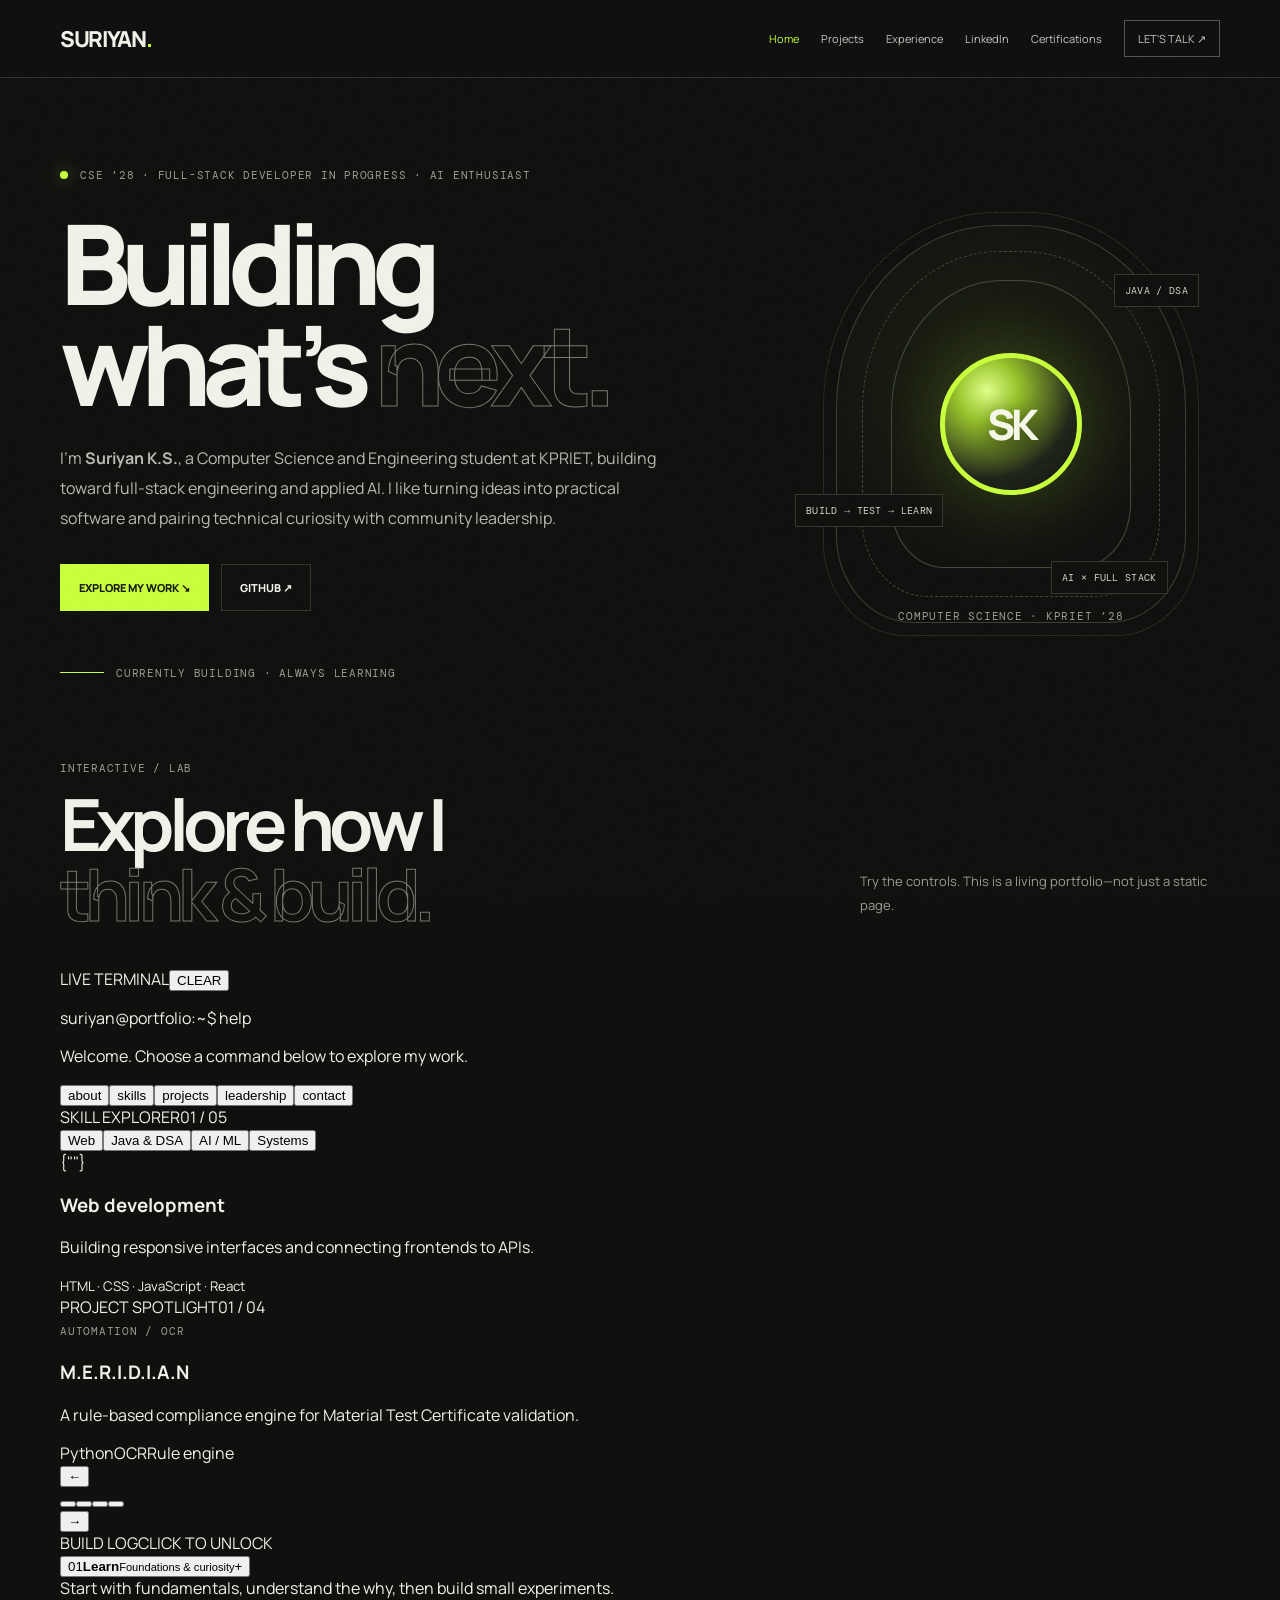
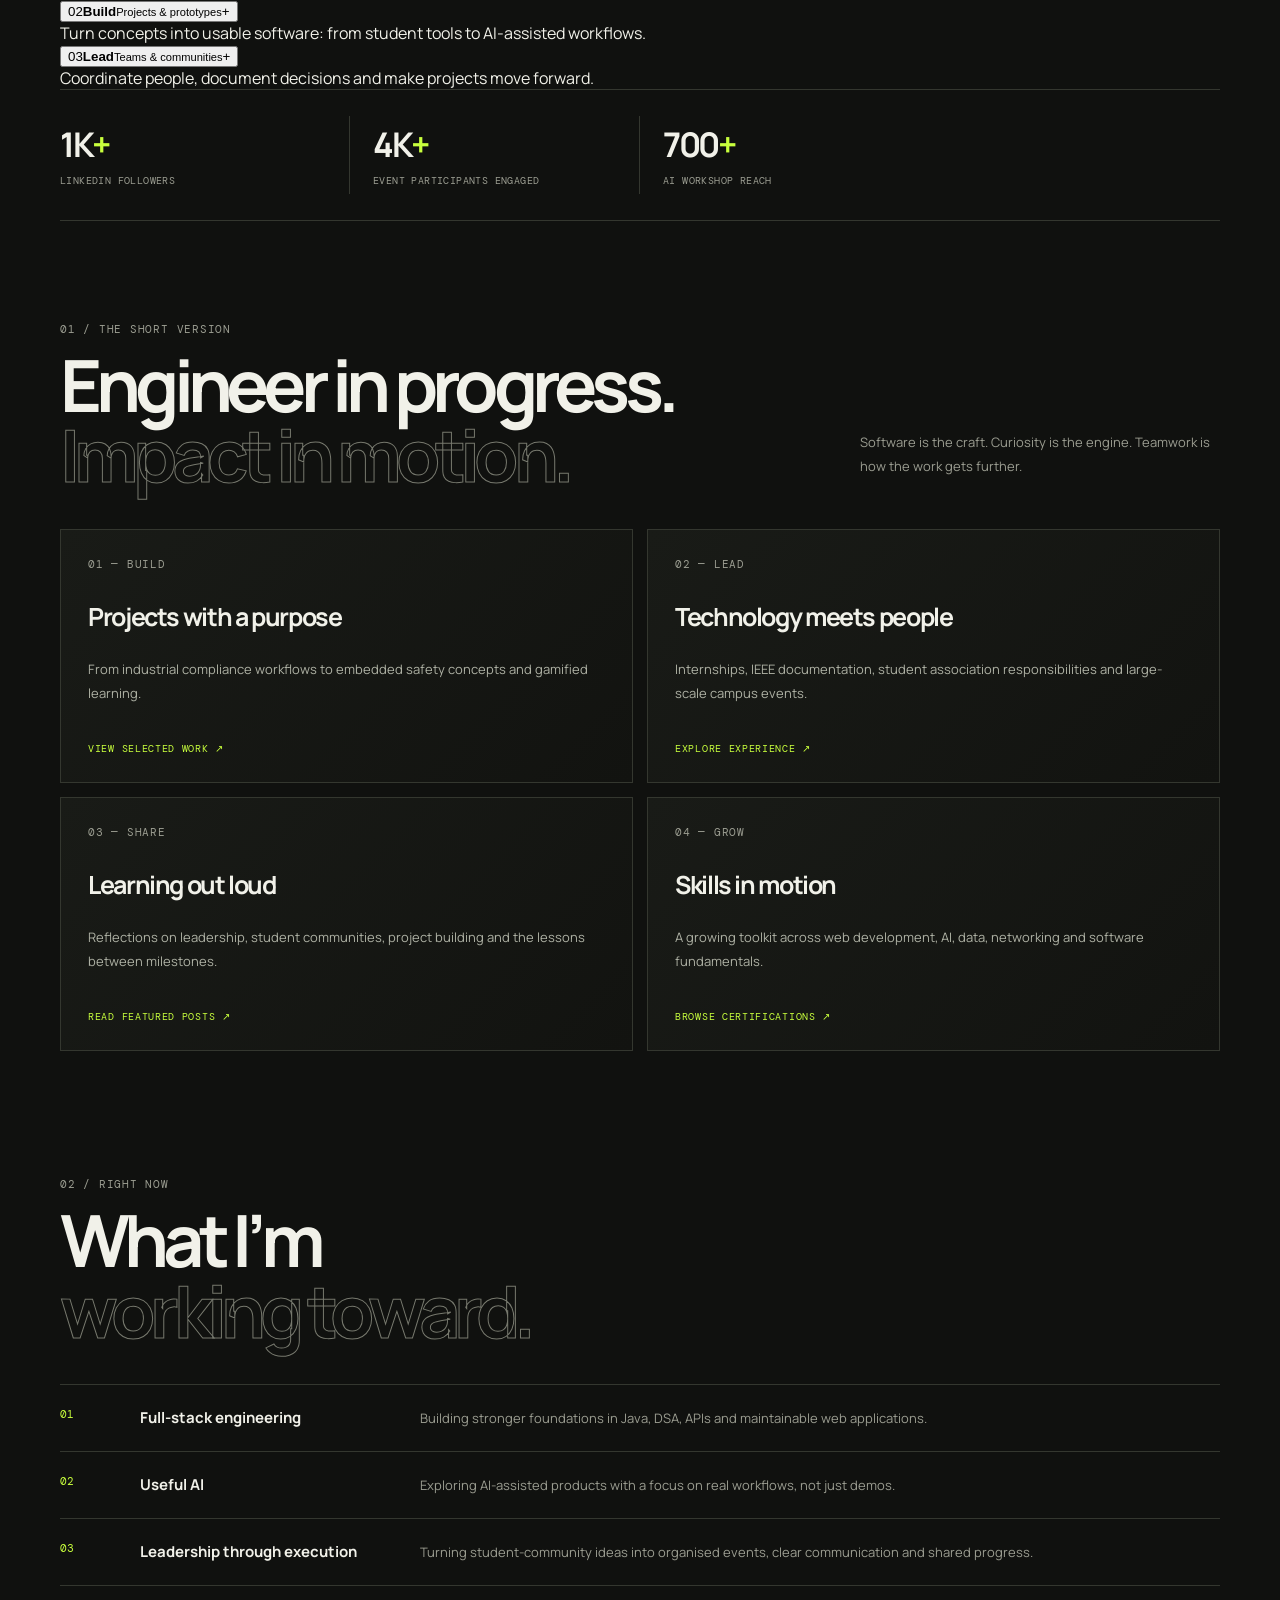
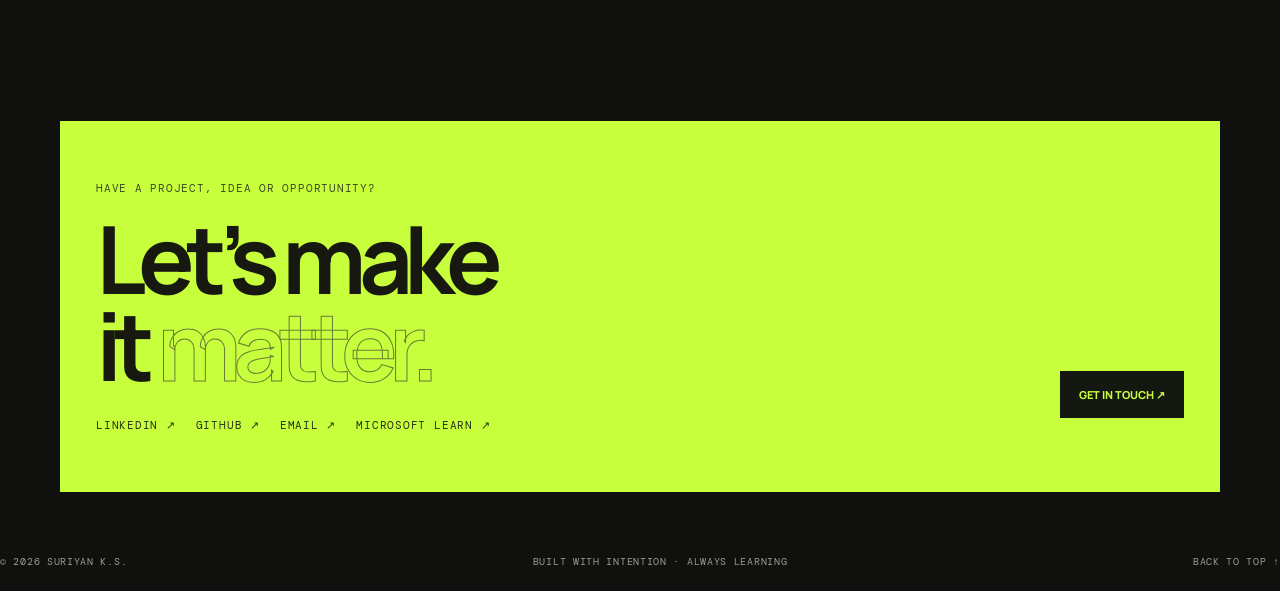
==== commit 95cf7a82: "Add interactive portfolio lab with terminal, skill explorer and project spotlight" ====
--- a/index.html
+++ b/index.html
@@ -1 +1 @@
-<!doctype html><html lang="en"><head><meta charset="utf-8"><meta name="viewport" content="width=device-width,initial-scale=1"><meta name="theme-color" content="#10110f"><meta name="description" content="Suriyan K.S. — Computer Science student, full-stack developer in progress, builder and student leader."><title>Suriyan K.S. — Building what's next.</title><link rel="stylesheet" href="assets/style.css"><script defer src="assets/main.js"></script></head><body><div class="grain"></div><header class="site-header"><a class="brand" href="index.html">SURIYAN<span>.</span></a><button class="menu-toggle" aria-label="Toggle navigation">☰</button><nav class="nav"><a class="active" href="index.html">Home</a><a href="projects.html">Projects</a><a href="experience.html">Experience</a><a href="posts.html">LinkedIn</a><a href="certifications.html">Certifications</a><a class="nav-cta" href="mailto:suriyankumaresan@gmail.com">LET'S TALK ↗</a></nav></header><main class="wrap"><section class="hero"><div class="hero-copy"><div class="eyebrow"><i></i> CSE ’28 · FULL-STACK DEVELOPER IN PROGRESS · AI ENTHUSIAST</div><h1>Building<br>what’s <em>next.</em></h1><p>I’m <strong>Suriyan K.S.</strong>, a Computer Science and Engineering student at KPRIET, building toward full-stack engineering and applied AI. I like turning ideas into practical software and pairing technical curiosity with community leadership.</p><div class="actions"><a class="button primary" href="projects.html">EXPLORE MY WORK ↘</a><a class="button" href="https://github.com/Suriyan-24" target="_blank" rel="noreferrer">GITHUB ↗</a></div><div class="hero-foot"><span class="line"></span> CURRENTLY BUILDING · ALWAYS LEARNING</div></div><div class="hero-art"><div class="orbit"><div class="orbit-ring"></div><div class="orbit-ring ring2"></div><div class="orbit-ring ring3"></div><img class="portrait portrait-full" src="assets/suriyan-profile.jpg" alt="Suriyan K.S. — full profile portrait"><span class="orbit-label label1">JAVA / DSA</span><span class="orbit-label label2">BUILD → TEST → LEARN</span><span class="orbit-label label3">AI × FULL STACK</span></div><span class="art-caption">COMPUTER SCIENCE · KPRIET ’28</span></div></section><section class="quick-stats"><div><b>1K<span>+</span></b><small>LinkedIn followers</small></div><div><b>4K<span>+</span></b><small>Event participants engaged</small></div><div><b>700<span>+</span></b><small>AI workshop reach</small></div></section><section class="section"><div class="section-head"><div><span class="kicker">01 / THE SHORT VERSION</span><h2>Engineer in progress.<br><em>Impact in motion.</em></h2></div><p>Software is the craft. Curiosity is the engine. Teamwork is how the work gets further.</p></div><div class="highlight-grid"><a class="highlight-card" href="projects.html"><span class="card-index">01 — BUILD</span><h3>Projects with a purpose</h3><p>From industrial compliance workflows to embedded safety concepts and gamified learning.</p><span class="card-link">VIEW SELECTED WORK ↗</span></a><a class="highlight-card" href="experience.html"><span class="card-index">02 — LEAD</span><h3>Technology meets people</h3><p>Internships, IEEE documentation, student association responsibilities and large-scale campus events.</p><span class="card-link">EXPLORE EXPERIENCE ↗</span></a><a class="highlight-card" href="posts.html"><span class="card-index">03 — SHARE</span><h3>Learning out loud</h3><p>Reflections on leadership, student communities, project building and the lessons between milestones.</p><span class="card-link">READ FEATURED POSTS ↗</span></a><a class="highlight-card" href="certifications.html"><span class="card-index">04 — GROW</span><h3>Skills in motion</h3><p>A growing toolkit across web development, AI, data, networking and software fundamentals.</p><span class="card-link">BROWSE CERTIFICATIONS ↗</span></a></div></section><section class="section now-section"><div class="section-head"><div><span class="kicker">02 / RIGHT NOW</span><h2>What I’m<br><em>working toward.</em></h2></div></div><div class="now-list"><div><span>01</span><strong>Full-stack engineering</strong><p>Building stronger foundations in Java, DSA, APIs and maintainable web applications.</p></div><div><span>02</span><strong>Useful AI</strong><p>Exploring AI-assisted products with a focus on real workflows, not just demos.</p></div><div><span>03</span><strong>Leadership through execution</strong><p>Turning student-community ideas into organised events, clear communication and shared progress.</p></div></div></section><section class="contact-band"><div class="kicker">HAVE A PROJECT, IDEA OR OPPORTUNITY?</div><div class="contact-row"><h2>Let’s make<br>it <em>matter.</em></h2><a class="button dark-button" href="mailto:suriyankumaresan@gmail.com">GET IN TOUCH ↗</a></div><div class="social-row"><a href="https://www.linkedin.com/in/suriyan-k-s/" target="_blank" rel="noreferrer">LINKEDIN ↗</a><a href="https://github.com/Suriyan-24" target="_blank" rel="noreferrer">GITHUB ↗</a><a href="mailto:suriyankumaresan@gmail.com">EMAIL ↗</a><a href="https://learn.microsoft.com/en-gb/users/kssuriyan-7745/" target="_blank" rel="noreferrer">MICROSOFT LEARN ↗</a></div></section></main><footer class="footer"><span>© 2026 SURIYAN K.S.</span><span>BUILT WITH INTENTION · ALWAYS LEARNING</span><a href="#top">BACK TO TOP ↑</a></footer></body></html>+<!doctype html><html lang="en"><head><meta charset="utf-8"><meta name="viewport" content="width=device-width,initial-scale=1"><meta name="theme-color" content="#10110f"><meta name="description" content="Suriyan K.S. — Computer Science student, full-stack developer in progress, builder and student leader."><title>Suriyan K.S. — Building what's next.</title><link rel="stylesheet" href="assets/style.css"><script defer src="assets/main.js"></script></head><body><div class="grain"></div><header class="site-header"><a class="brand" href="index.html">SURIYAN<span>.</span></a><button class="menu-toggle" aria-label="Toggle navigation">☰</button><nav class="nav"><a class="active" href="index.html">Home</a><a href="projects.html">Projects</a><a href="experience.html">Experience</a><a href="posts.html">LinkedIn</a><a href="certifications.html">Certifications</a><a class="nav-cta" href="mailto:suriyankumaresan@gmail.com">LET'S TALK ↗</a></nav></header><main class="wrap"><section class="hero"><div class="hero-copy"><div class="eyebrow"><i></i> CSE ’28 · FULL-STACK DEVELOPER IN PROGRESS · AI ENTHUSIAST</div><h1>Building<br>what’s <em>next.</em></h1><p>I’m <strong>Suriyan K.S.</strong>, a Computer Science and Engineering student at KPRIET, building toward full-stack engineering and applied AI. I like turning ideas into practical software and pairing technical curiosity with community leadership.</p><div class="actions"><a class="button primary" href="projects.html">EXPLORE MY WORK ↘</a><a class="button" href="https://github.com/Suriyan-24" target="_blank" rel="noreferrer">GITHUB ↗</a></div><div class="hero-foot"><span class="line"></span> CURRENTLY BUILDING · ALWAYS LEARNING</div></div><div class="hero-art"><div class="orbit"><div class="orbit-ring"></div><div class="orbit-ring ring2"></div><div class="orbit-ring ring3"></div><img class="portrait portrait-full" src="assets/suriyan-profile.jpg" alt="Suriyan K.S. — full profile portrait"><span class="orbit-label label1">JAVA / DSA</span><span class="orbit-label label2">BUILD → TEST → LEARN</span><span class="orbit-label label3">AI × FULL STACK</span></div><span class="art-caption">COMPUTER SCIENCE · KPRIET ’28</span></div></section><section class="interactive-lab reveal" id="interactive-lab"><div class="section-head"><div><span class="kicker">INTERACTIVE / LAB</span><h2>Explore how I<br><em>think & build.</em></h2></div><p>Try the controls. This is a living portfolio—not just a static page.</p></div><div class="lab-grid"><article class="lab-card terminal-card"><div class="lab-top"><span class="status-dot"></span><span>LIVE TERMINAL</span><button type="button" id="terminal-clear">CLEAR</button></div><div class="terminal-output" id="terminal-output" aria-live="polite"><p><span class="terminal-prompt">suriyan@portfolio:~$</span> <span>help</span></p><p>Welcome. Choose a command below to explore my work.</p></div><div class="terminal-commands"><button type="button" data-command="about">about</button><button type="button" data-command="skills">skills</button><button type="button" data-command="projects">projects</button><button type="button" data-command="leadership">leadership</button><button type="button" data-command="contact">contact</button></div></article><article class="lab-card skill-card"><div class="lab-top"><span>SKILL EXPLORER</span><span id="skill-level">01 / 05</span></div><div class="skill-tabs" role="group" aria-label="Explore skills"><button type="button" class="skill-tab active" data-skill="web">Web</button><button type="button" class="skill-tab" data-skill="java">Java & DSA</button><button type="button" class="skill-tab" data-skill="ai">AI / ML</button><button type="button" class="skill-tab" data-skill="systems">Systems</button></div><div class="skill-display"><div class="skill-orb" id="skill-orb"><span id="skill-symbol">{"</>"}</span></div><h3 id="skill-title">Web development</h3><p id="skill-description">Building responsive interfaces and connecting frontends to APIs.</p><div class="skill-meter"><span id="skill-meter-fill"></span></div><small id="skill-caption">HTML · CSS · JavaScript · React</small></div></article><article class="lab-card project-spotlight"><div class="lab-top"><span>PROJECT SPOTLIGHT</span><span id="spotlight-index">01 / 04</span></div><div class="spotlight-stage"><span class="kicker" id="spotlight-type">AUTOMATION / OCR</span><h3 id="spotlight-title">M.E.R.I.D.I.A.N</h3><p id="spotlight-description">A rule-based compliance engine for Material Test Certificate validation.</p><div class="spotlight-tags" id="spotlight-tags"><span>Python</span><span>OCR</span><span>Rule engine</span></div></div><div class="spotlight-controls"><button type="button" id="spotlight-prev" aria-label="Previous project">←</button><div class="spotlight-dots" id="spotlight-dots"><button class="active" data-spotlight="0" aria-label="Project 1"></button><button data-spotlight="1" aria-label="Project 2"></button><button data-spotlight="2" aria-label="Project 3"></button><button data-spotlight="3" aria-label="Project 4"></button></div><button type="button" id="spotlight-next" aria-label="Next project">→</button></div></article><article class="lab-card journey-card"><div class="lab-top"><span>BUILD LOG</span><span>CLICK TO UNLOCK</span></div><div class="journey-steps"><button type="button" class="journey-step active" data-step="0"><span>01</span><span><b>Learn</b><small>Foundations & curiosity</small></span><span>+</span></button><div class="journey-detail open" data-detail="0">Start with fundamentals, understand the why, then build small experiments.</div><button type="button" class="journey-step" data-step="1"><span>02</span><span><b>Build</b><small>Projects & prototypes</small></span><span>+</span></button><div class="journey-detail" data-detail="1">Turn concepts into usable software: from student tools to AI-assisted workflows.</div><button type="button" class="journey-step" data-step="2"><span>03</span><span><b>Lead</b><small>Teams & communities</small></span><span>+</span></button><div class="journey-detail" data-detail="2">Coordinate people, document decisions and make projects move forward.</div></div></article></div></section><section class="quick-stats"><div><b>1K<span>+</span></b><small>LinkedIn followers</small></div><div><b>4K<span>+</span></b><small>Event participants engaged</small></div><div><b>700<span>+</span></b><small>AI workshop reach</small></div></section><section class="section"><div class="section-head"><div><span class="kicker">01 / THE SHORT VERSION</span><h2>Engineer in progress.<br><em>Impact in motion.</em></h2></div><p>Software is the craft. Curiosity is the engine. Teamwork is how the work gets further.</p></div><div class="highlight-grid"><a class="highlight-card" href="projects.html"><span class="card-index">01 — BUILD</span><h3>Projects with a purpose</h3><p>From industrial compliance workflows to embedded safety concepts and gamified learning.</p><span class="card-link">VIEW SELECTED WORK ↗</span></a><a class="highlight-card" href="experience.html"><span class="card-index">02 — LEAD</span><h3>Technology meets people</h3><p>Internships, IEEE documentation, student association responsibilities and large-scale campus events.</p><span class="card-link">EXPLORE EXPERIENCE ↗</span></a><a class="highlight-card" href="posts.html"><span class="card-index">03 — SHARE</span><h3>Learning out loud</h3><p>Reflections on leadership, student communities, project building and the lessons between milestones.</p><span class="card-link">READ FEATURED POSTS ↗</span></a><a class="highlight-card" href="certifications.html"><span class="card-index">04 — GROW</span><h3>Skills in motion</h3><p>A growing toolkit across web development, AI, data, networking and software fundamentals.</p><span class="card-link">BROWSE CERTIFICATIONS ↗</span></a></div></section><section class="section now-section"><div class="section-head"><div><span class="kicker">02 / RIGHT NOW</span><h2>What I’m<br><em>working toward.</em></h2></div></div><div class="now-list"><div><span>01</span><strong>Full-stack engineering</strong><p>Building stronger foundations in Java, DSA, APIs and maintainable web applications.</p></div><div><span>02</span><strong>Useful AI</strong><p>Exploring AI-assisted products with a focus on real workflows, not just demos.</p></div><div><span>03</span><strong>Leadership through execution</strong><p>Turning student-community ideas into organised events, clear communication and shared progress.</p></div></div></section><section class="contact-band"><div class="kicker">HAVE A PROJECT, IDEA OR OPPORTUNITY?</div><div class="contact-row"><h2>Let’s make<br>it <em>matter.</em></h2><a class="button dark-button" href="mailto:suriyankumaresan@gmail.com">GET IN TOUCH ↗</a></div><div class="social-row"><a href="https://www.linkedin.com/in/suriyan-k-s/" target="_blank" rel="noreferrer">LINKEDIN ↗</a><a href="https://github.com/Suriyan-24" target="_blank" rel="noreferrer">GITHUB ↗</a><a href="mailto:suriyankumaresan@gmail.com">EMAIL ↗</a><a href="https://learn.microsoft.com/en-gb/users/kssuriyan-7745/" target="_blank" rel="noreferrer">MICROSOFT LEARN ↗</a></div></section></main><footer class="footer"><span>© 2026 SURIYAN K.S.</span><span>BUILT WITH INTENTION · ALWAYS LEARNING</span><a href="#top">BACK TO TOP ↑</a></footer></body></html>
--- a/assets/style.css
+++ b/assets/style.css
@@ -1,4 +1,6 @@
-@import url('https://fonts.googleapis.com/css2?family=DM+Mono:wght@400;500&family=Manrope:wght@400;500;600;700;800&display=swap');:root{--bg:#10110f;--panel:#181a17;--ink:#f1f1e9;--muted:#9b9d91;--lime:#c8ff3d;--line:#34372f;--mono:'DM Mono',monospace;--sans:'Manrope',sans-serif}*{box-sizing:border-box}html{scroll-behavior:smooth;scroll-padding-top:95px}body{margin:0;background:var(--bg);color:var(--ink);font-family:var(--sans);overflow-x:hidden}a{color:inherit;text-decoration:none}.grain{position:fixed;inset:0;pointer-events:none;z-index:5;opacity:.035;background-image:url("data:image/svg+xml,%3Csvg viewBox='0 0 180 180' xmlns='http://www.w3.org/2000/svg'%3E%3Cfilter id='n'%3E%3CfeTurbulence type='fractalNoise' baseFrequency='.8' numOctaves='4' stitchTiles='stitch'/%3E%3C/filter%3E%3Crect width='100%25' height='100%25' filter='url(%23n)' opacity='.45'/%3E%3C/svg%3E")} .wrap{width:min(1160px,calc(100% - 48px));margin:auto}.site-header{height:78px;padding:0 max(24px,calc((100vw - 1160px)/2));display:flex;align-items:center;justify-content:space-between;border-bottom:1px solid var(--line);position:sticky;top:0;background:#10110fee;backdrop-filter:blur(14px);z-index:10}.brand{font-weight:800;letter-spacing:-.06em;font-size:22px}.brand span,.lime{color:var(--lime)}.nav{display:flex;gap:22px;align-items:center;font-size:11px;color:#c7c9bd}.nav a:hover,.nav a.active{color:var(--lime)}.nav-cta{border:1px solid #55584e;padding:10px 13px}.menu-toggle{display:none;background:none;color:var(--lime);border:1px solid var(--line);padding:8px}.eyebrow,.kicker,.mono,.card-index,.card-link,.orbit-label,.art-caption,.hero-foot,.footer,.social-row,.job-date,.job-type,.tag,.section-number{font:11px var(--mono);letter-spacing:.07em;text-transform:uppercase;color:var(--muted)}.eyebrow{display:flex;align-items:center;gap:12px;margin-bottom:30px}.eyebrow i{width:8px;height:8px;background:var(--lime);border-radius:50%;box-shadow:0 0 16px #c8ff3d80}.hero{min-height:660px;padding:90px 0 75px;display:grid;grid-template-columns:1.25fr .75fr;gap:45px;align-items:center}.hero h1{font-size:clamp(60px,8.7vw,118px);line-height:.91;letter-spacing:-.09em;margin:0 0 28px;font-weight:800}.hero h1 em,.section-head h2 em,.contact-row h2 em{font-style:normal;color:transparent;-webkit-text-stroke:1px #77796e}.hero p{max-width:600px;font-size:16px;line-height:1.9;color:#b8baaf}.actions{display:flex;gap:12px;flex-wrap:wrap;margin-top:30px}.button{display:inline-flex;align-items:center;gap:14px;padding:15px 18px;font-size:11px;font-weight:800;border:1px solid var(--line);transition:.2s}.button.primary{background:var(--lime);color:#151711;border-color:var(--lime)}.button:hover{transform:translateY(-3px);border-color:var(--lime)}.hero-foot{display:flex;align-items:center;gap:12px;margin-top:55px}.line{height:1px;width:44px;background:var(--lime)}.hero-art{min-height:390px;display:grid;place-items:center;position:relative}.orbit{width:min(330px,76vw);aspect-ratio:1;border:1px solid #3c4131;border-radius:50%;position:relative;display:grid;place-items:center;background:radial-gradient(circle at 45% 40%,#c8ff3d14,transparent 65%)}.orbit-ring{position:absolute;inset:25px;border:1px dashed #454a39;border-radius:50%;animation:spin 35s linear infinite}.ring2{inset:54px;border-style:solid;animation-direction:reverse;animation-duration:25s}.ring3{inset:-14px;border-style:dotted;animation-duration:50s}.portrait{width:132px;height:132px;border-radius:50%;object-fit:cover;background:var(--lime);border:5px solid var(--lime);box-shadow:0 0 70px #c8ff3d25;z-index:1}.orbit-label{position:absolute;background:var(--bg);padding:9px 10px;border:1px solid var(--line);color:#d5d8c8;font-size:10px;letter-spacing:.03em}.label1{top:12%;right:-4%}.label2{bottom:24%;left:-12%}.label3{bottom:7%;right:5%}.art-caption{position:absolute;bottom:0}.quick-stats{border-top:1px solid var(--line);border-bottom:1px solid var(--line);display:grid;grid-template-columns:repeat(4,1fr);padding:26px 0}.quick-stats>div{padding:5px 23px;border-right:1px solid var(--line)}.quick-stats>div:first-child{padding-left:0}.quick-stats>div:last-child{border:0}.quick-stats b{font-size:34px;letter-spacing:-.07em;display:block}.quick-stats b span{color:var(--lime)}.quick-stats small{font:10px var(--mono);text-transform:uppercase;letter-spacing:.04em;color:var(--muted)}.section{padding:95px 0}.section-head{display:flex;justify-content:space-between;align-items:end;gap:30px;margin-bottom:38px}.section-head h2,.page-hero h1{font-size:clamp(43px,6vw,72px);letter-spacing:-.08em;line-height:.98;margin:12px 0 0}.section-head>p{max-width:360px;color:var(--muted);font-size:13px;line-height:1.85}.highlight-grid,.project-grid,.cert-grid,.post-grid{display:grid;grid-template-columns:repeat(2,1fr);gap:14px}.highlight-card,.project-card,.cert-card,.post-card,.lead-card{background:linear-gradient(135deg,#191b17,#121310);border:1px solid var(--line);padding:27px;transition:.25s;display:flex;flex-direction:column;min-height:230px}.highlight-card:hover,.project-card:hover,.cert-card:hover,.post-card:hover,.lead-card:hover{border-color:#8cae3a;transform:translateY(-4px)}.highlight-card h3,.project-card h3,.cert-card h3,.post-card h3,.lead-card h3{font-size:25px;letter-spacing:-.055em;margin:28px 0 10px}.highlight-card p,.project-card p,.cert-card p,.post-card p,.lead-card p{font-size:13px;color:#aeb1a4;line-height:1.85}.card-link{color:var(--lime);margin-top:auto;padding-top:24px;font-size:10px}.now-section{padding-top:25px}.now-list{border-top:1px solid var(--line)}.now-list>div{display:grid;grid-template-columns:60px 260px 1fr;gap:20px;align-items:start;padding:22px 0;border-bottom:1px solid var(--line)}.now-list span{font:11px var(--mono);color:var(--lime)}.now-list strong{font-size:15px}.now-list p{margin:0;color:var(--muted);font-size:13px;line-height:1.7}.page-hero{padding:85px 0 50px;border-bottom:1px solid var(--line);margin-bottom:42px}.page-hero h1{font-size:clamp(52px,8vw,94px);max-width:900px}.page-hero p{max-width:650px;color:var(--muted);font-size:15px;line-height:1.9}.page-hero .kicker{color:var(--lime)}.project-card{min-height:295px;position:relative;overflow:hidden}.project-card .project-top{display:flex;justify-content:space-between;align-items:center}.project-number{font:11px var(--mono);color:var(--muted)}.project-symbol{width:44px;height:44px;border:1px solid #4b5140;color:var(--lime);display:grid;place-items:center;font-size:22px}.project-card h3{margin:35px 0 8px}.tags{display:flex;gap:7px;flex-wrap:wrap;margin-top:auto;padding-top:18px}.tag{border:1px solid #42463a;padding:7px 9px;color:#d0d2c7;font-size:9px}.project-links{display:flex;gap:12px;flex-wrap:wrap;margin-top:18px}.project-links a{font:10px var(--mono);color:var(--lime);border-bottom:1px solid #687b36;padding-bottom:3px}.timeline{border-top:1px solid var(--line)}.job{display:grid;grid-template-columns:170px 1fr 120px;gap:24px;padding:26px 0;border-bottom:1px solid var(--line)}.job-date,.job-type{padding-top:7px}.job h3{font-size:20px;margin:0 0 7px;letter-spacing:-.04em}.job .org{font-size:12px;color:var(--lime)}.job p{font-size:13px;color:var(--muted);line-height:1.8;max-width:700px}.job-type{text-align:right;font-size:10px}.lead-grid{display:grid;grid-template-columns:1fr 1fr;gap:14px;margin-top:35px}.lead-card{min-height:220px}.lead-card .metric{font-size:39px;font-weight:800;letter-spacing:-.08em;color:var(--lime);margin-top:20px}.lead-card h3{margin:14px 0 4px}.post-card{min-height:285px}.post-card .post-meta{font:10px var(--mono);color:var(--lime);text-transform:uppercase}.post-card h3{font-size:22px;margin:24px 0 8px}.post-note{color:var(--muted);font-size:12px;line-height:1.7;margin-top:auto;padding-top:18px}.cert-card{min-height:165px}.cert-card h3{font-size:17px;margin:17px 0 7px}.cert-card p{margin:0}.cert-group{margin:40px 0 18px;color:var(--lime);font:12px var(--mono);text-transform:uppercase;letter-spacing:.1em}.contact-band{background:var(--lime);color:#171911;padding:60px 36px;margin:40px 0}.contact-band .kicker{color:#3e4b20}.contact-row{display:flex;justify-content:space-between;align-items:end;gap:25px}.contact-row h2{font-size:clamp(50px,8vw,94px);letter-spacing:-.09em;line-height:.92;margin:20px 0 30px}.contact-row h2 em{-webkit-text-stroke-color:#687b36}.dark-button{background:#151711;color:var(--lime);border-color:#151711}.social-row{display:flex;gap:20px;flex-wrap:wrap;color:#273116}.social-row a:hover{text-decoration:underline}.footer{padding:23px 0;display:flex;justify-content:space-between;gap:15px;font-size:10px}.footer a:hover{color:var(--lime)}.reveal{opacity:0;transform:translateY(18px);transition:opacity .6s ease,transform .6s ease}.reveal.visible{opacity:1;transform:none}@keyframes spin{to{transform:rotate(360deg)}}@media(max-width:800px){.hero{grid-template-columns:1fr;padding-top:65px}.hero-art{min-height:360px}.quick-stats{grid-template-columns:repeat(2,1fr);gap:18px}.quick-stats>div:nth-child(2){border:0}.quick-stats>div:nth-child(3){padding-left:0}.section{padding:70px 0}.section-head{align-items:start;flex-direction:column}.job{grid-template-columns:1fr;gap:8px}.job-type{text-align:left}.nav{gap:13px}.nav a:not(.nav-cta){display:none}.menu-toggle{display:block}.nav.open{position:absolute;top:77px;left:0;right:0;padding:20px 24px;background:#10110f;display:flex;flex-direction:column;align-items:stretch;border-bottom:1px solid var(--line)}.nav.open a{display:block;padding:8px}.now-list>div{grid-template-columns:35px 1fr}.now-list p{grid-column:2}.contact-row{align-items:start;flex-direction:column}}@media(max-width:540px){.wrap{width:calc(100% - 32px)}.site-header{height:68px;padding:0 16px}.nav.open{top:67px}.hero h1{font-size:clamp(56px,16vw,85px)}.hero p{font-size:15px}.highlight-grid,.project-grid,.cert-grid,.post-grid,.lead-grid{grid-template-columns:1fr}.quick-stats>div{padding:5px 12px}.quick-stats b{font-size:29px}.section-head h2{font-size:47px}.contact-band{padding:42px 22px;margin:20px 0}.footer{flex-direction:column}.page-hero{padding-top:60px}.project-card{min-height:275px}}@media(prefers-reduced-motion:reduce){*,*:before,*:after{scroll-behavior:auto!important;animation:none!important;transition:none!important}}
+@import url('https://fonts.googleapis.com/css2?family=DM+Mono:wght@400;500&family=Manrope:wght@400;500;600;700;800&display=swap');:root{--bg:#10110f;--panel:#181a17;--ink:#f1f1e9;--muted:#9b9d91;--lime:#c8ff3d;--line:#34372f;--mono:'DM Mono',monospace;--sans:'Manrope',sans-serif}*{box-sizing:border-box}html{scroll-behavior:smooth;scroll-padding-top:95px}body{margin:0;background:var(--bg);color:var(--ink);font-family:var(--sans);overflow-x:hidden}a{color:inherit;text-decoration:none}.grain{position:fixed;inset:0;pointer-events:none;z-index:5;opacity:.035;background-image:url("data:image/svg+xml,%3Csvg viewBox='0 0 180 180' xmlns='http://www.w3.org/2000/svg'%3E%3Cfilter id='n'%3E%3CfeTurbulence type='fractalNoise' baseFrequency='.8' numOctaves='4' stitchTiles='stitch'/%3E%3C/filter%3E%3Crect width='100%25' height='100%25' filter='url(%23n)' opacity='.45'/%3E%3C/svg%3E")} .wrap{width:min(1160px,calc(100% - 48px));margin:auto}.site-header{height:78px;padding:0 max(24px,calc((100vw - 1160px)/2));display:flex;align-items:center;justify-content:space-between;border-bottom:1px solid var(--line);position:sticky;top:0;background:#10110fee;backdrop-filter:blur(14px);z-index:10}.brand{font-weight:800;letter-spacing:-.06em;font-size:22px}.brand span,.lime{color:var(--lime)}.nav{display:flex;gap:22px;align-items:center;font-size:11px;color:#c7c9bd}.nav a:hover,.nav a.active{color:var(--lime)}.nav-cta{border:1px solid #55584e;padding:10px 13px}.menu-toggle{display:none;background:none;color:var(--lime);border:1px solid var(--line);padding:8px}.eyebrow,.kicker,.mono,.card-index,.card-link,.orbit-label,.art-caption,.hero-foot,.footer,.social-row,.job-date,.job-type,.tag,.section-number{font:11px var(--mono);letter-spacing:.07em;text-transform:uppercase;color:var(--muted)}.eyebrow{display:flex;align-items:center;gap:12px;margin-bottom:30px}.eyebrow i{width:8px;height:8px;background:var(--lime);border-radius:50%;box-shadow:0 0 16px #c8ff3d80}.hero{min-height:660px;padding:90px 0 75px;display:grid;grid-template-columns:1.25fr .75fr;gap:45px;align-items:center}.hero h1{font-size:clamp(60px,8.7vw,118px);line-height:.91;letter-spacing:-.09em;margin:0 0 28px;font-weight:800}.hero h1 em,.section-head h2 em,.contact-row h2 em{font-style:normal;color:transparent;-webkit-text-stroke:1px #77796e}.hero p{max-width:600px;font-size:16px;line-height:1.9;color:#b8baaf}.actions{display:flex;gap:12px;flex-wrap:wrap;margin-top:30px}.button{display:inline-flex;align-items:center;gap:14px;padding:15px 18px;font-size:11px;font-weight:800;border:1px solid var(--line);transition:.2s}.button.primary{background:var(--lime);color:#151711;border-color:var(--lime)}.button:hover{transform:translateY(-3px);border-color:var(--lime)}.hero-foot{display:flex;align-items:center;gap:12px;margin-top:55px}.line{height:1px;width:44px;background:var(--lime)}.hero-art{min-height:390px;display:grid;place-items:center;position:relative}.orbit{width:min(330px,76vw);aspect-ratio:1;border:1px solid #3c4131;border-radius:50%;position:relative;display:grid;place-items:center;background:radial-gradient(circle at 45% 40%,#c8ff3d14,transparent 65%)}.orbit-ring{position:absolute;inset:25px;border:1px dashed #454a39;border-radius:50%;animation:spin 35s linear infinite}.ring2{inset:54px;border-style:solid;animation-direction:reverse;animation-duration:25s}.ring3{inset:-14px;border-style:dotted;animation-duration:50s}.portrait{width:132px;height:132px;border-radius:50%;object-fit:cover;object-position:center top;background:var(--lime);border:5px solid var(--lime);box-shadow:0 0 70px #c8ff3d25;z-index:1}.portrait-full{width:clamp(170px,18vw,224px);height:clamp(220px,25vw,285px);border-radius:46% 46% 18% 18%;object-fit:cover;object-position:center 22%;border-width:4px;box-shadow:0 0 75px #c8ff3d20}.orbit:has(.portrait-full){border-radius:46% 46% 22% 22%;width:min(350px,78vw);aspect-ratio: .88}.orbit:has(.portrait-full) .orbit-ring{border-radius:46% 46% 22% 22%}.orbit:has(.portrait-full) .portrait-fallback{border-radius:50%}.orbit-label{position:absolute;background:var(--bg);padding:9px 10px;border:1px solid var(--line);color:#d5d8c8;font-size:10px;letter-spacing:.03em}.label1{top:12%;right:-4%}.label2{bottom:24%;left:-12%}.label3{bottom:7%;right:5%}.art-caption{position:absolute;bottom:0}.quick-stats{border-top:1px solid var(--line);border-bottom:1px solid var(--line);display:grid;grid-template-columns:repeat(4,1fr);padding:26px 0}.quick-stats>div{padding:5px 23px;border-right:1px solid var(--line)}.quick-stats>div:first-child{padding-left:0}.quick-stats>div:last-child{border:0}.quick-stats b{font-size:34px;letter-spacing:-.07em;display:block}.quick-stats b span{color:var(--lime)}.quick-stats small{font:10px var(--mono);text-transform:uppercase;letter-spacing:.04em;color:var(--muted)}.section{padding:95px 0}.section-head{display:flex;justify-content:space-between;align-items:end;gap:30px;margin-bottom:38px}.section-head h2,.page-hero h1{font-size:clamp(43px,6vw,72px);letter-spacing:-.08em;line-height:.98;margin:12px 0 0}.section-head>p{max-width:360px;color:var(--muted);font-size:13px;line-height:1.85}.highlight-grid,.project-grid,.cert-grid,.post-grid{display:grid;grid-template-columns:repeat(2,1fr);gap:14px}.highlight-card,.project-card,.cert-card,.post-card,.lead-card{background:linear-gradient(135deg,#191b17,#121310);border:1px solid var(--line);padding:27px;transition:.25s;display:flex;flex-direction:column;min-height:230px}.highlight-card:hover,.project-card:hover,.cert-card:hover,.post-card:hover,.lead-card:hover{border-color:#8cae3a;transform:translateY(-4px)}.highlight-card h3,.project-card h3,.cert-card h3,.post-card h3,.lead-card h3{font-size:25px;letter-spacing:-.055em;margin:28px 0 10px}.highlight-card p,.project-card p,.cert-card p,.post-card p,.lead-card p{font-size:13px;color:#aeb1a4;line-height:1.85}.card-link{color:var(--lime);margin-top:auto;padding-top:24px;font-size:10px}.now-section{padding-top:25px}.now-list{border-top:1px solid var(--line)}.now-list>div{display:grid;grid-template-columns:60px 260px 1fr;gap:20px;align-items:start;padding:22px 0;border-bottom:1px solid var(--line)}.now-list span{font:11px var(--mono);color:var(--lime)}.now-list strong{font-size:15px}.now-list p{margin:0;color:var(--muted);font-size:13px;line-height:1.7}.page-hero{padding:85px 0 50px;border-bottom:1px solid var(--line);margin-bottom:42px}.page-hero h1{font-size:clamp(52px,8vw,94px);max-width:900px}.page-hero p{max-width:650px;color:var(--muted);font-size:15px;line-height:1.9}.page-hero .kicker{color:var(--lime)}.project-card{min-height:295px;position:relative;overflow:hidden}.project-card .project-top{display:flex;justify-content:space-between;align-items:center}.project-number{font:11px var(--mono);color:var(--muted)}.project-symbol{width:44px;height:44px;border:1px solid #4b5140;color:var(--lime);display:grid;place-items:center;font-size:22px}.project-card h3{margin:35px 0 8px}.tags{display:flex;gap:7px;flex-wrap:wrap;margin-top:auto;padding-top:18px}.tag{border:1px solid #42463a;padding:7px 9px;color:#d0d2c7;font-size:9px}.project-links{display:flex;gap:12px;flex-wrap:wrap;margin-top:18px}.project-links a{font:10px var(--mono);color:var(--lime);border-bottom:1px solid #687b36;padding-bottom:3px}.timeline{border-top:1px solid var(--line)}.job{display:grid;grid-template-columns:170px 1fr 120px;gap:24px;padding:26px 0;border-bottom:1px solid var(--line)}.job-date,.job-type{padding-top:7px}.job h3{font-size:20px;margin:0 0 7px;letter-spacing:-.04em}.job .org{font-size:12px;color:var(--lime)}.job p{font-size:13px;color:var(--muted);line-height:1.8;max-width:700px}.job-type{text-align:right;font-size:10px}.lead-grid{display:grid;grid-template-columns:1fr 1fr;gap:14px;margin-top:35px}.lead-card{min-height:220px}.lead-card .metric{font-size:39px;font-weight:800;letter-spacing:-.08em;color:var(--lime);margin-top:20px}.lead-card h3{margin:14px 0 4px}.post-card{min-height:285px}.post-card .post-meta{font:10px var(--mono);color:var(--lime);text-transform:uppercase}.post-card h3{font-size:22px;margin:24px 0 8px}.post-note{color:var(--muted);font-size:12px;line-height:1.7;margin-top:auto;padding-top:18px}.cert-card{min-height:165px}.cert-card h3{font-size:17px;margin:17px 0 7px}.cert-card p{margin:0}.cert-group{margin:40px 0 18px;color:var(--lime);font:12px var(--mono);text-transform:uppercase;letter-spacing:.1em}.contact-band{background:var(--lime);color:#171911;padding:60px 36px;margin:40px 0}.contact-band .kicker{color:#3e4b20}.contact-row{display:flex;justify-content:space-between;align-items:end;gap:25px}.contact-row h2{font-size:clamp(50px,8vw,94px);letter-spacing:-.09em;line-height:.92;margin:20px 0 30px}.contact-row h2 em{-webkit-text-stroke-color:#687b36}.dark-button{background:#151711;color:var(--lime);border-color:#151711}.social-row{display:flex;gap:20px;flex-wrap:wrap;color:#273116}.social-row a:hover{text-decoration:underline}.footer{padding:23px 0;display:flex;justify-content:space-between;gap:15px;font-size:10px}.footer a:hover{color:var(--lime)}.reveal{opacity:0;transform:translateY(18px);transition:opacity .6s ease,transform .6s ease}.reveal.visible{opacity:1;transform:none}@keyframes spin{to{transform:rotate(360deg)}}@media(max-width:800px){.hero{grid-template-columns:1fr;padding-top:65px}.hero-art{min-height:360px}.quick-stats{grid-template-columns:repeat(2,1fr);gap:18px}.quick-stats>div:nth-child(2){border:0}.quick-stats>div:nth-child(3){padding-left:0}.section{padding:70px 0}.section-head{align-items:start;flex-direction:column}.job{grid-template-columns:1fr;gap:8px}.job-type{text-align:left}.nav{gap:13px}.nav a:not(.nav-cta){display:none}.menu-toggle{display:block}.nav.open{position:absolute;top:77px;left:0;right:0;padding:20px 24px;background:#10110f;display:flex;flex-direction:column;align-items:stretch;border-bottom:1px solid var(--line)}.nav.open a{display:block;padding:8px}.now-list>div{grid-template-columns:35px 1fr}.now-list p{grid-column:2}.contact-row{align-items:start;flex-direction:column}}@media(max-width:540px){.wrap{width:calc(100% - 32px)}.site-header{height:68px;padding:0 16px}.nav.open{top:67px}.hero h1{font-size:clamp(56px,16vw,85px)}.hero p{font-size:15px}.highlight-grid,.project-grid,.cert-grid,.post-grid,.lead-grid{grid-template-columns:1fr}.quick-stats>div{padding:5px 12px}.quick-stats b{font-size:29px}.section-head h2{font-size:47px}.contact-band{padding:42px 22px;margin:20px 0}.footer{flex-direction:column}.page-hero{padding-top:60px}.project-card{min-height:275px}}@media(prefers-reduced-motion:reduce){*,*:before,*:after{scroll-behavior:auto!important;animation:none!important;transition:none!important}}
 
 /* Resilient animated portrait fallback: keeps the hero intentional if the photo fails. */
 .orbit.portrait-fallback::after{content:'SK';position:absolute;width:132px;height:132px;display:grid;place-items:center;border-radius:50%;border:5px solid var(--lime);background:radial-gradient(circle at 32% 25%,#dfff8a 0,#9ac52c 23%,#20251a 65%,#10110f 100%);color:#f5f7e9;font-size:42px;font-weight:800;letter-spacing:-.09em;text-shadow:0 3px 20px #0009;box-shadow:0 0 70px #c8ff3d30;z-index:1;animation:portraitPulse 4s ease-in-out infinite}.orbit.portrait-fallback .portrait{display:none}@keyframes portraitPulse{0%,100%{transform:scale(1);box-shadow:0 0 42px #c8ff3d22}50%{transform:scale(1.035);box-shadow:0 0 78px #c8ff3d50}}@media(prefers-reduced-motion:reduce){.orbit.portrait-fallback::after{animation:none}}
+
+.project-tools{margin:24px 0;padding:20px;border:1px solid var(--line)}.project-tools label{display:block;color:var(--muted);font:11px var(--mono);margin-bottom:10px}#project-search{width:100%;padding:13px;background:var(--panel);color:var(--ink);border:1px solid var(--line);font:14px var(--sans)}.project-filters{display:flex;gap:8px;flex-wrap:wrap;margin:12px 0}.filter-chip{padding:9px 13px;background:transparent;color:var(--ink);border:1px solid var(--line);cursor:pointer;font:11px var(--mono)}.filter-chip.active,.filter-chip:hover{background:var(--lime);color:var(--bg);border-color:var(--lime)}.project-count{font:11px var(--mono);color:var(--muted)}.project-card[hidden]{display:none!important}
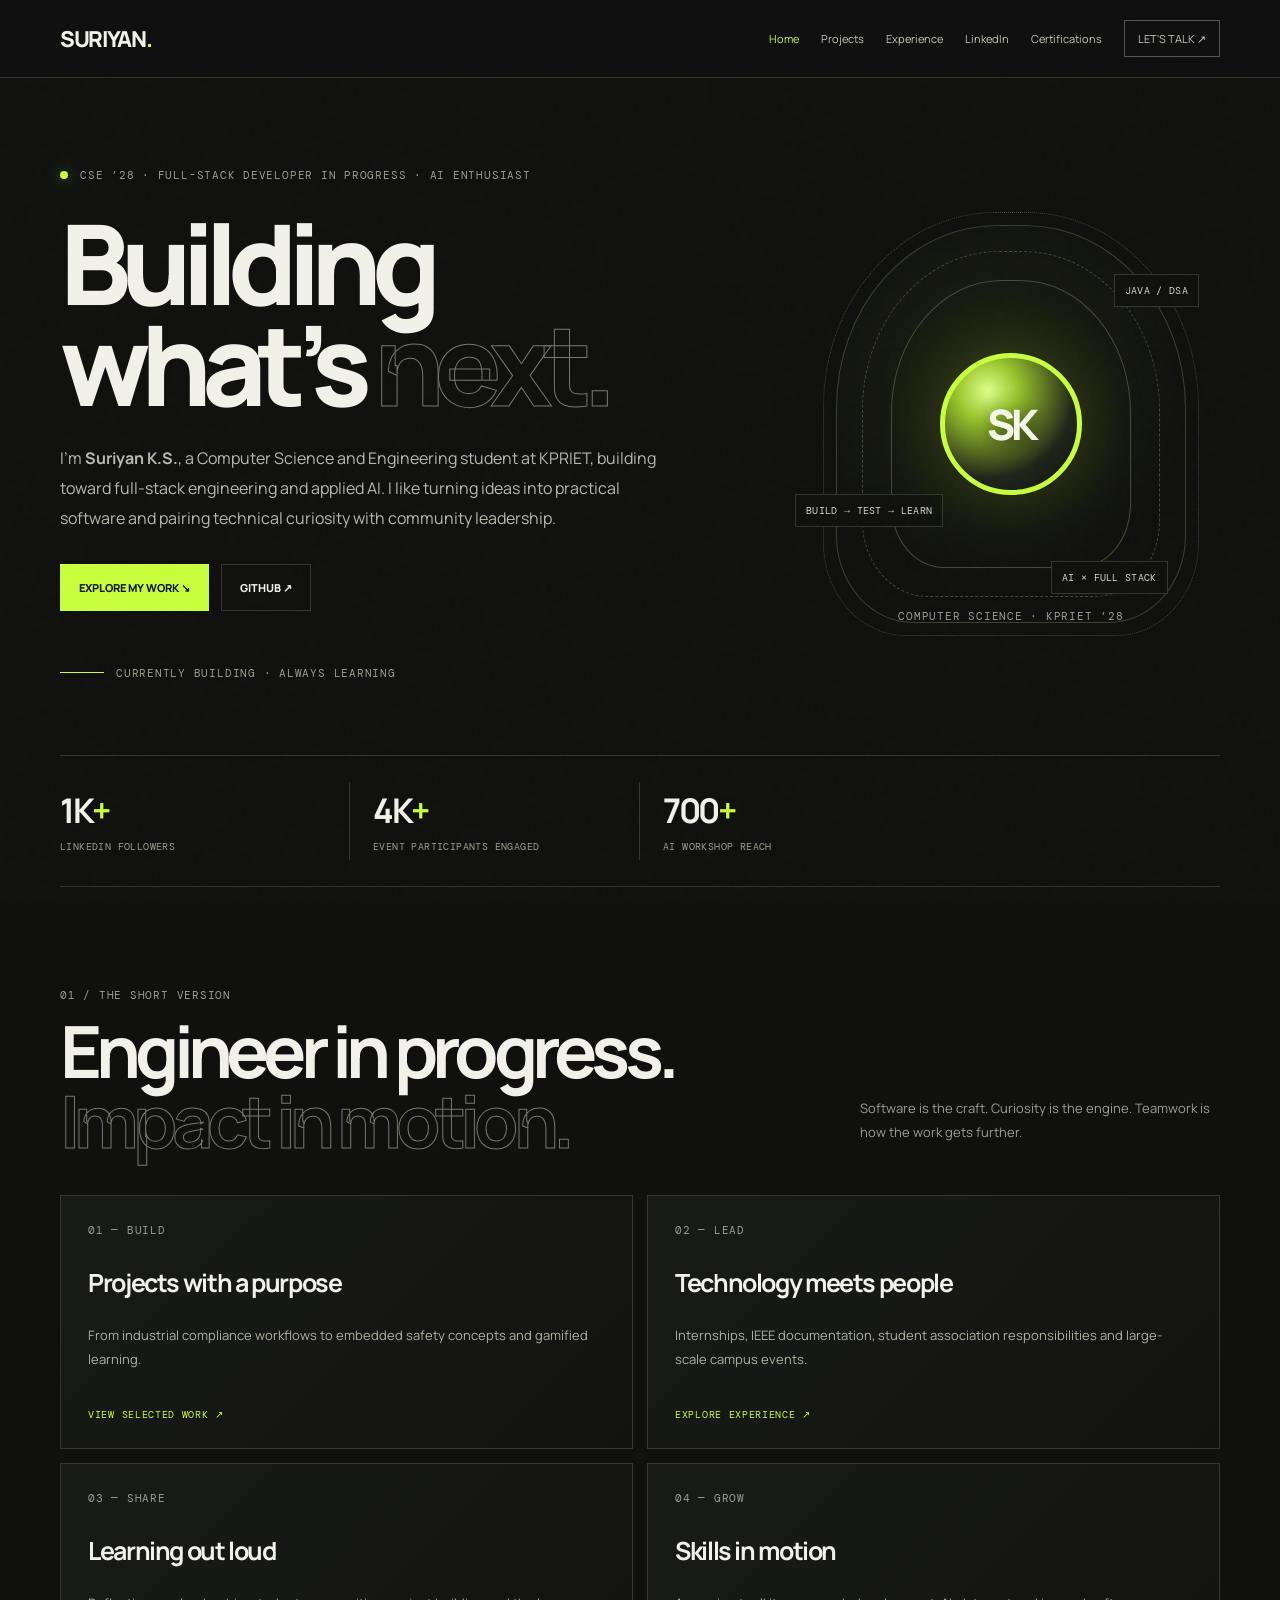
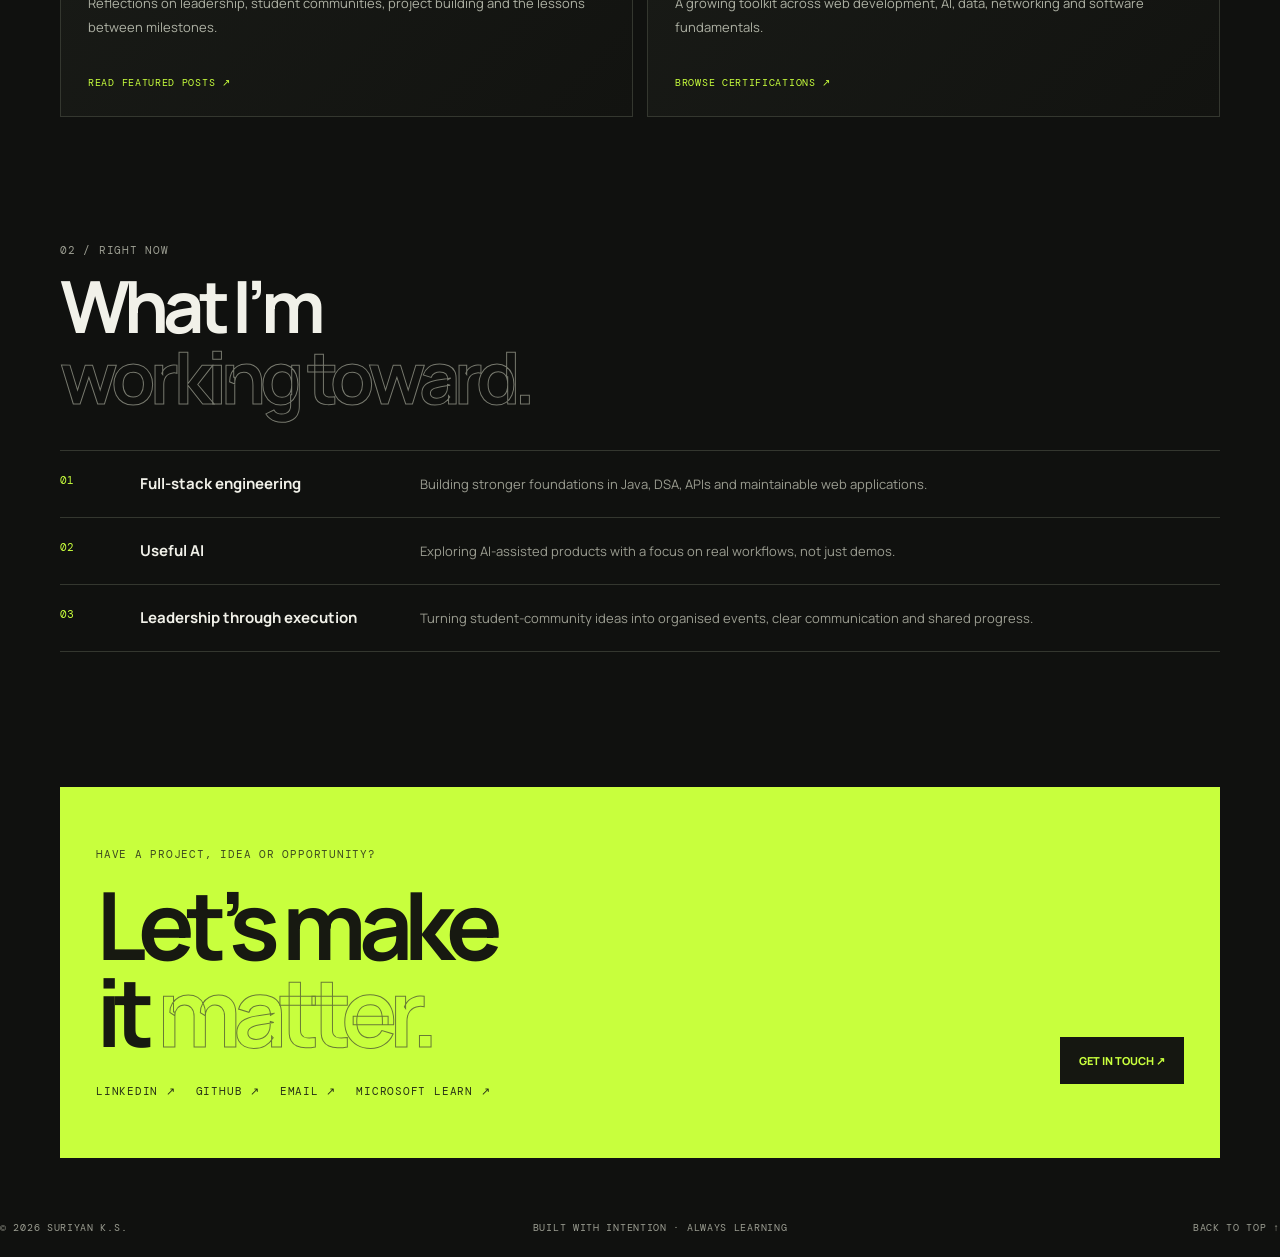
==== commit 64b3a52e: "Remove standalone lab and keep homepage focused" ====
--- a/index.html
+++ b/index.html
@@ -1 +1 @@
-<!doctype html><html lang="en"><head><meta charset="utf-8"><meta name="viewport" content="width=device-width,initial-scale=1"><meta name="theme-color" content="#10110f"><meta name="description" content="Suriyan K.S. — Computer Science student, full-stack developer in progress, builder and student leader."><title>Suriyan K.S. — Building what's next.</title><link rel="stylesheet" href="assets/style.css"><script defer src="assets/main.js"></script></head><body><div class="grain"></div><header class="site-header"><a class="brand" href="index.html">SURIYAN<span>.</span></a><button class="menu-toggle" aria-label="Toggle navigation">☰</button><nav class="nav"><a class="active" href="index.html">Home</a><a href="projects.html">Projects</a><a href="experience.html">Experience</a><a href="posts.html">LinkedIn</a><a href="certifications.html">Certifications</a><a class="nav-cta" href="mailto:suriyankumaresan@gmail.com">LET'S TALK ↗</a></nav></header><main class="wrap"><section class="hero"><div class="hero-copy"><div class="eyebrow"><i></i> CSE ’28 · FULL-STACK DEVELOPER IN PROGRESS · AI ENTHUSIAST</div><h1>Building<br>what’s <em>next.</em></h1><p>I’m <strong>Suriyan K.S.</strong>, a Computer Science and Engineering student at KPRIET, building toward full-stack engineering and applied AI. I like turning ideas into practical software and pairing technical curiosity with community leadership.</p><div class="actions"><a class="button primary" href="projects.html">EXPLORE MY WORK ↘</a><a class="button" href="https://github.com/Suriyan-24" target="_blank" rel="noreferrer">GITHUB ↗</a></div><div class="hero-foot"><span class="line"></span> CURRENTLY BUILDING · ALWAYS LEARNING</div></div><div class="hero-art"><div class="orbit"><div class="orbit-ring"></div><div class="orbit-ring ring2"></div><div class="orbit-ring ring3"></div><img class="portrait portrait-full" src="assets/suriyan-profile.jpg" alt="Suriyan K.S. — full profile portrait"><span class="orbit-label label1">JAVA / DSA</span><span class="orbit-label label2">BUILD → TEST → LEARN</span><span class="orbit-label label3">AI × FULL STACK</span></div><span class="art-caption">COMPUTER SCIENCE · KPRIET ’28</span></div></section><section class="interactive-lab reveal" id="interactive-lab"><div class="section-head"><div><span class="kicker">INTERACTIVE / LAB</span><h2>Explore how I<br><em>think & build.</em></h2></div><p>Try the controls. This is a living portfolio—not just a static page.</p></div><div class="lab-grid"><article class="lab-card terminal-card"><div class="lab-top"><span class="status-dot"></span><span>LIVE TERMINAL</span><button type="button" id="terminal-clear">CLEAR</button></div><div class="terminal-output" id="terminal-output" aria-live="polite"><p><span class="terminal-prompt">suriyan@portfolio:~$</span> <span>help</span></p><p>Welcome. Choose a command below to explore my work.</p></div><div class="terminal-commands"><button type="button" data-command="about">about</button><button type="button" data-command="skills">skills</button><button type="button" data-command="projects">projects</button><button type="button" data-command="leadership">leadership</button><button type="button" data-command="contact">contact</button></div></article><article class="lab-card skill-card"><div class="lab-top"><span>SKILL EXPLORER</span><span id="skill-level">01 / 05</span></div><div class="skill-tabs" role="group" aria-label="Explore skills"><button type="button" class="skill-tab active" data-skill="web">Web</button><button type="button" class="skill-tab" data-skill="java">Java & DSA</button><button type="button" class="skill-tab" data-skill="ai">AI / ML</button><button type="button" class="skill-tab" data-skill="systems">Systems</button></div><div class="skill-display"><div class="skill-orb" id="skill-orb"><span id="skill-symbol">{"</>"}</span></div><h3 id="skill-title">Web development</h3><p id="skill-description">Building responsive interfaces and connecting frontends to APIs.</p><div class="skill-meter"><span id="skill-meter-fill"></span></div><small id="skill-caption">HTML · CSS · JavaScript · React</small></div></article><article class="lab-card project-spotlight"><div class="lab-top"><span>PROJECT SPOTLIGHT</span><span id="spotlight-index">01 / 04</span></div><div class="spotlight-stage"><span class="kicker" id="spotlight-type">AUTOMATION / OCR</span><h3 id="spotlight-title">M.E.R.I.D.I.A.N</h3><p id="spotlight-description">A rule-based compliance engine for Material Test Certificate validation.</p><div class="spotlight-tags" id="spotlight-tags"><span>Python</span><span>OCR</span><span>Rule engine</span></div></div><div class="spotlight-controls"><button type="button" id="spotlight-prev" aria-label="Previous project">←</button><div class="spotlight-dots" id="spotlight-dots"><button class="active" data-spotlight="0" aria-label="Project 1"></button><button data-spotlight="1" aria-label="Project 2"></button><button data-spotlight="2" aria-label="Project 3"></button><button data-spotlight="3" aria-label="Project 4"></button></div><button type="button" id="spotlight-next" aria-label="Next project">→</button></div></article><article class="lab-card journey-card"><div class="lab-top"><span>BUILD LOG</span><span>CLICK TO UNLOCK</span></div><div class="journey-steps"><button type="button" class="journey-step active" data-step="0"><span>01</span><span><b>Learn</b><small>Foundations & curiosity</small></span><span>+</span></button><div class="journey-detail open" data-detail="0">Start with fundamentals, understand the why, then build small experiments.</div><button type="button" class="journey-step" data-step="1"><span>02</span><span><b>Build</b><small>Projects & prototypes</small></span><span>+</span></button><div class="journey-detail" data-detail="1">Turn concepts into usable software: from student tools to AI-assisted workflows.</div><button type="button" class="journey-step" data-step="2"><span>03</span><span><b>Lead</b><small>Teams & communities</small></span><span>+</span></button><div class="journey-detail" data-detail="2">Coordinate people, document decisions and make projects move forward.</div></div></article></div></section><section class="quick-stats"><div><b>1K<span>+</span></b><small>LinkedIn followers</small></div><div><b>4K<span>+</span></b><small>Event participants engaged</small></div><div><b>700<span>+</span></b><small>AI workshop reach</small></div></section><section class="section"><div class="section-head"><div><span class="kicker">01 / THE SHORT VERSION</span><h2>Engineer in progress.<br><em>Impact in motion.</em></h2></div><p>Software is the craft. Curiosity is the engine. Teamwork is how the work gets further.</p></div><div class="highlight-grid"><a class="highlight-card" href="projects.html"><span class="card-index">01 — BUILD</span><h3>Projects with a purpose</h3><p>From industrial compliance workflows to embedded safety concepts and gamified learning.</p><span class="card-link">VIEW SELECTED WORK ↗</span></a><a class="highlight-card" href="experience.html"><span class="card-index">02 — LEAD</span><h3>Technology meets people</h3><p>Internships, IEEE documentation, student association responsibilities and large-scale campus events.</p><span class="card-link">EXPLORE EXPERIENCE ↗</span></a><a class="highlight-card" href="posts.html"><span class="card-index">03 — SHARE</span><h3>Learning out loud</h3><p>Reflections on leadership, student communities, project building and the lessons between milestones.</p><span class="card-link">READ FEATURED POSTS ↗</span></a><a class="highlight-card" href="certifications.html"><span class="card-index">04 — GROW</span><h3>Skills in motion</h3><p>A growing toolkit across web development, AI, data, networking and software fundamentals.</p><span class="card-link">BROWSE CERTIFICATIONS ↗</span></a></div></section><section class="section now-section"><div class="section-head"><div><span class="kicker">02 / RIGHT NOW</span><h2>What I’m<br><em>working toward.</em></h2></div></div><div class="now-list"><div><span>01</span><strong>Full-stack engineering</strong><p>Building stronger foundations in Java, DSA, APIs and maintainable web applications.</p></div><div><span>02</span><strong>Useful AI</strong><p>Exploring AI-assisted products with a focus on real workflows, not just demos.</p></div><div><span>03</span><strong>Leadership through execution</strong><p>Turning student-community ideas into organised events, clear communication and shared progress.</p></div></div></section><section class="contact-band"><div class="kicker">HAVE A PROJECT, IDEA OR OPPORTUNITY?</div><div class="contact-row"><h2>Let’s make<br>it <em>matter.</em></h2><a class="button dark-button" href="mailto:suriyankumaresan@gmail.com">GET IN TOUCH ↗</a></div><div class="social-row"><a href="https://www.linkedin.com/in/suriyan-k-s/" target="_blank" rel="noreferrer">LINKEDIN ↗</a><a href="https://github.com/Suriyan-24" target="_blank" rel="noreferrer">GITHUB ↗</a><a href="mailto:suriyankumaresan@gmail.com">EMAIL ↗</a><a href="https://learn.microsoft.com/en-gb/users/kssuriyan-7745/" target="_blank" rel="noreferrer">MICROSOFT LEARN ↗</a></div></section></main><footer class="footer"><span>© 2026 SURIYAN K.S.</span><span>BUILT WITH INTENTION · ALWAYS LEARNING</span><a href="#top">BACK TO TOP ↑</a></footer></body></html>+<!doctype html><html lang="en"><head><meta charset="utf-8"><meta name="viewport" content="width=device-width,initial-scale=1"><meta name="theme-color" content="#10110f"><meta name="description" content="Suriyan K.S. — Computer Science student, full-stack developer in progress, builder and student leader."><title>Suriyan K.S. — Building what's next.</title><link rel="stylesheet" href="assets/style.css"><script defer src="assets/main.js"></script></head><body><div class="grain"></div><header class="site-header"><a class="brand" href="index.html">SURIYAN<span>.</span></a><button class="menu-toggle" aria-label="Toggle navigation">☰</button><nav class="nav"><a class="active" href="index.html">Home</a><a href="projects.html">Projects</a><a href="experience.html">Experience</a><a href="posts.html">LinkedIn</a><a href="certifications.html">Certifications</a><a class="nav-cta" href="mailto:suriyankumaresan@gmail.com">LET'S TALK ↗</a></nav></header><main class="wrap"><section class="hero"><div class="hero-copy"><div class="eyebrow"><i></i> CSE ’28 · FULL-STACK DEVELOPER IN PROGRESS · AI ENTHUSIAST</div><h1>Building<br>what’s <em>next.</em></h1><p>I’m <strong>Suriyan K.S.</strong>, a Computer Science and Engineering student at KPRIET, building toward full-stack engineering and applied AI. I like turning ideas into practical software and pairing technical curiosity with community leadership.</p><div class="actions"><a class="button primary" href="projects.html">EXPLORE MY WORK ↘</a><a class="button" href="https://github.com/Suriyan-24" target="_blank" rel="noreferrer">GITHUB ↗</a></div><div class="hero-foot"><span class="line"></span> CURRENTLY BUILDING · ALWAYS LEARNING</div></div><div class="hero-art"><div class="orbit"><div class="orbit-ring"></div><div class="orbit-ring ring2"></div><div class="orbit-ring ring3"></div><img class="portrait portrait-full" src="assets/suriyan-profile.jpg" alt="Suriyan K.S. — full profile portrait"><span class="orbit-label label1">JAVA / DSA</span><span class="orbit-label label2">BUILD → TEST → LEARN</span><span class="orbit-label label3">AI × FULL STACK</span></div><span class="art-caption">COMPUTER SCIENCE · KPRIET ’28</span></div></section><section class="quick-stats"><div><b>1K<span>+</span></b><small>LinkedIn followers</small></div><div><b>4K<span>+</span></b><small>Event participants engaged</small></div><div><b>700<span>+</span></b><small>AI workshop reach</small></div></section><section class="section"><div class="section-head"><div><span class="kicker">01 / THE SHORT VERSION</span><h2>Engineer in progress.<br><em>Impact in motion.</em></h2></div><p>Software is the craft. Curiosity is the engine. Teamwork is how the work gets further.</p></div><div class="highlight-grid"><a class="highlight-card" href="projects.html"><span class="card-index">01 — BUILD</span><h3>Projects with a purpose</h3><p>From industrial compliance workflows to embedded safety concepts and gamified learning.</p><span class="card-link">VIEW SELECTED WORK ↗</span></a><a class="highlight-card" href="experience.html"><span class="card-index">02 — LEAD</span><h3>Technology meets people</h3><p>Internships, IEEE documentation, student association responsibilities and large-scale campus events.</p><span class="card-link">EXPLORE EXPERIENCE ↗</span></a><a class="highlight-card" href="posts.html"><span class="card-index">03 — SHARE</span><h3>Learning out loud</h3><p>Reflections on leadership, student communities, project building and the lessons between milestones.</p><span class="card-link">READ FEATURED POSTS ↗</span></a><a class="highlight-card" href="certifications.html"><span class="card-index">04 — GROW</span><h3>Skills in motion</h3><p>A growing toolkit across web development, AI, data, networking and software fundamentals.</p><span class="card-link">BROWSE CERTIFICATIONS ↗</span></a></div></section><section class="section now-section"><div class="section-head"><div><span class="kicker">02 / RIGHT NOW</span><h2>What I’m<br><em>working toward.</em></h2></div></div><div class="now-list"><div><span>01</span><strong>Full-stack engineering</strong><p>Building stronger foundations in Java, DSA, APIs and maintainable web applications.</p></div><div><span>02</span><strong>Useful AI</strong><p>Exploring AI-assisted products with a focus on real workflows, not just demos.</p></div><div><span>03</span><strong>Leadership through execution</strong><p>Turning student-community ideas into organised events, clear communication and shared progress.</p></div></div></section><section class="contact-band"><div class="kicker">HAVE A PROJECT, IDEA OR OPPORTUNITY?</div><div class="contact-row"><h2>Let’s make<br>it <em>matter.</em></h2><a class="button dark-button" href="mailto:suriyankumaresan@gmail.com">GET IN TOUCH ↗</a></div><div class="social-row"><a href="https://www.linkedin.com/in/suriyan-k-s/" target="_blank" rel="noreferrer">LINKEDIN ↗</a><a href="https://github.com/Suriyan-24" target="_blank" rel="noreferrer">GITHUB ↗</a><a href="mailto:suriyankumaresan@gmail.com">EMAIL ↗</a><a href="https://learn.microsoft.com/en-gb/users/kssuriyan-7745/" target="_blank" rel="noreferrer">MICROSOFT LEARN ↗</a></div></section></main><footer class="footer"><span>© 2026 SURIYAN K.S.</span><span>BUILT WITH INTENTION · ALWAYS LEARNING</span><a href="#top">BACK TO TOP ↑</a></footer></body></html>
--- a/assets/style.css
+++ b/assets/style.css
@@ -3,4 +3,46 @@
 /* Resilient animated portrait fallback: keeps the hero intentional if the photo fails. */
 .orbit.portrait-fallback::after{content:'SK';position:absolute;width:132px;height:132px;display:grid;place-items:center;border-radius:50%;border:5px solid var(--lime);background:radial-gradient(circle at 32% 25%,#dfff8a 0,#9ac52c 23%,#20251a 65%,#10110f 100%);color:#f5f7e9;font-size:42px;font-weight:800;letter-spacing:-.09em;text-shadow:0 3px 20px #0009;box-shadow:0 0 70px #c8ff3d30;z-index:1;animation:portraitPulse 4s ease-in-out infinite}.orbit.portrait-fallback .portrait{display:none}@keyframes portraitPulse{0%,100%{transform:scale(1);box-shadow:0 0 42px #c8ff3d22}50%{transform:scale(1.035);box-shadow:0 0 78px #c8ff3d50}}@media(prefers-reduced-motion:reduce){.orbit.portrait-fallback::after{animation:none}}
 
-.project-tools{margin:24px 0;padding:20px;border:1px solid var(--line)}.project-tools label{display:block;color:var(--muted);font:11px var(--mono);margin-bottom:10px}#project-search{width:100%;padding:13px;background:var(--panel);color:var(--ink);border:1px solid var(--line);font:14px var(--sans)}.project-filters{display:flex;gap:8px;flex-wrap:wrap;margin:12px 0}.filter-chip{padding:9px 13px;background:transparent;color:var(--ink);border:1px solid var(--line);cursor:pointer;font:11px var(--mono)}.filter-chip.active,.filter-chip:hover{background:var(--lime);color:var(--bg);border-color:var(--lime)}.project-count{font:11px var(--mono);color:var(--muted)}.project-card[hidden]{display:none!important}+.project-tools{margin:24px 0;padding:20px;border:1px solid var(--line)}.project-tools label{display:block;color:var(--muted);font:11px var(--mono);margin-bottom:10px}#project-search{width:100%;padding:13px;background:var(--panel);color:var(--ink);border:1px solid var(--line);font:14px var(--sans)}.project-filters{display:flex;gap:8px;flex-wrap:wrap;margin:12px 0}.filter-chip{padding:9px 13px;background:transparent;color:var(--ink);border:1px solid var(--line);cursor:pointer;font:11px var(--mono)}.filter-chip.active,.filter-chip:hover{background:var(--lime);color:var(--bg);border-color:var(--lime)}.project-count{font:11px var(--mono);color:var(--muted)}.project-card[hidden]{display:none!important}
+/* Interactive lab layout */
+.interactive-lab{padding:90px 0 70px;border-bottom:1px solid var(--line)}
+.lab-grid{display:grid;grid-template-columns:repeat(2,minmax(0,1fr));gap:18px}
+.lab-card{min-width:0;border:1px solid var(--line);background:linear-gradient(145deg,#1b1d18,#11120f);padding:22px;transition:border-color .25s,transform .25s,box-shadow .25s}
+.lab-card:hover{border-color:#8ba52c;transform:translateY(-3px);box-shadow:0 18px 55px #0004}
+.lab-top{display:flex;align-items:center;justify-content:space-between;gap:10px;color:var(--muted);font:10px var(--mono);letter-spacing:.08em;padding-bottom:16px;border-bottom:1px solid var(--line)}
+.lab-top button{background:transparent;border:1px solid var(--line);color:var(--muted);padding:5px 8px;cursor:pointer;font:10px var(--mono)}
+.status-dot{width:7px;height:7px;border-radius:50%;background:var(--lime);box-shadow:0 0 12px var(--lime);margin-right:-auto}
+.terminal-output{min-height:150px;padding:16px 0;font:12px/1.7 var(--mono);color:#c4c9b8;overflow-wrap:anywhere}
+.terminal-output p{margin:0 0 8px}.terminal-prompt{color:var(--lime)}
+.terminal-commands,.skill-tabs{display:flex;flex-wrap:wrap;gap:7px}
+.terminal-commands button,.skill-tab{background:#20231b;border:1px solid #383d2d;color:var(--ink);padding:9px 11px;cursor:pointer;font:11px var(--mono);transition:all .2s}
+.terminal-commands button:hover,.skill-tab:hover,.skill-tab.active{background:var(--lime);color:#111;border-color:var(--lime)}
+.skill-tabs{padding:16px 0}
+.skill-display{padding:10px 0 2px}
+.skill-orb{width:68px;height:68px;border-radius:50%;display:grid;place-items:center;border:1px solid var(--lime);background:radial-gradient(circle at 35% 30%,#d8ff78,#313b17 65%,#151710);box-shadow:0 0 35px #c8ff3d1c;color:white;font:20px var(--mono);transition:transform .3s}
+.skill-card:hover .skill-orb{transform:rotate(-8deg) scale(1.05)}
+.skill-display h3,.spotlight-stage h3{font-size:24px;margin:17px 0 8px}
+.skill-display p,.spotlight-stage p{color:var(--muted);font-size:13px;line-height:1.8}
+.skill-meter{height:4px;background:#303329;margin:18px 0 10px;overflow:hidden}
+.skill-meter span{display:block;height:100%;width:72%;background:var(--lime);transition:width .4s cubic-bezier(.2,.8,.2,1)}
+.skill-display small{font:10px var(--mono);color:var(--muted)}
+.spotlight-stage{padding:26px 0 18px;min-height:245px}
+.spotlight-stage .kicker{color:var(--lime);font:10px var(--mono);letter-spacing:.1em}
+.spotlight-stage h3{font-size:clamp(25px,3vw,38px);letter-spacing:-.04em}
+.spotlight-tags{display:flex;gap:7px;flex-wrap:wrap;margin-top:20px}
+.spotlight-tags span{border:1px solid var(--line);padding:7px 9px;font:10px var(--mono);color:var(--muted)}
+.spotlight-controls{display:flex;align-items:center;justify-content:space-between;border-top:1px solid var(--line);padding-top:15px}
+.spotlight-controls>button{width:36px;height:36px;border:1px solid var(--line);background:transparent;color:var(--lime);font-size:20px;cursor:pointer}
+.spotlight-controls>button:hover{background:var(--lime);color:#111}
+.spotlight-dots{display:flex;gap:7px}.spotlight-dots button{width:7px;height:7px;border-radius:50%;border:0;padding:0;background:#55594b;cursor:pointer}.spotlight-dots button.active{background:var(--lime);transform:scale(1.4)}
+.journey-steps{padding-top:10px}
+.journey-step{display:grid;grid-template-columns:32px 1fr 20px;gap:12px;align-items:center;width:100%;text-align:left;padding:16px 4px;border:0;border-bottom:1px solid var(--line);background:transparent;color:var(--ink);cursor:pointer}
+.journey-step>span:first-child{font:11px var(--mono);color:var(--lime)}
+.journey-step b{display:block;font-size:14px}.journey-step small{display:block;color:var(--muted);font-size:11px;margin-top:4px}
+.journey-step>span:last-child{color:var(--lime);font-size:20px;transition:transform .2s}
+.journey-step.active>span:last-child{transform:rotate(45deg)}
+.journey-detail{display:none;padding:12px 4px 15px 44px;color:var(--muted);font-size:12px;line-height:1.8;border-bottom:1px solid var(--line)}
+.journey-detail.open{display:block;animation:lab-in .25s ease both}
+@keyframes lab-in{from{opacity:0;transform:translateY(5px)}to{opacity:1;transform:translateY(0)}}
+@media(max-width:760px){.lab-grid{grid-template-columns:1fr}.interactive-lab{padding:60px 0 45px}.lab-card{padding:17px}.spotlight-stage{min-height:0;padding:22px 0}}
+@media(prefers-reduced-motion:reduce){.lab-card,.skill-orb,.skill-meter span{transition:none}.journey-detail.open{animation:none}}
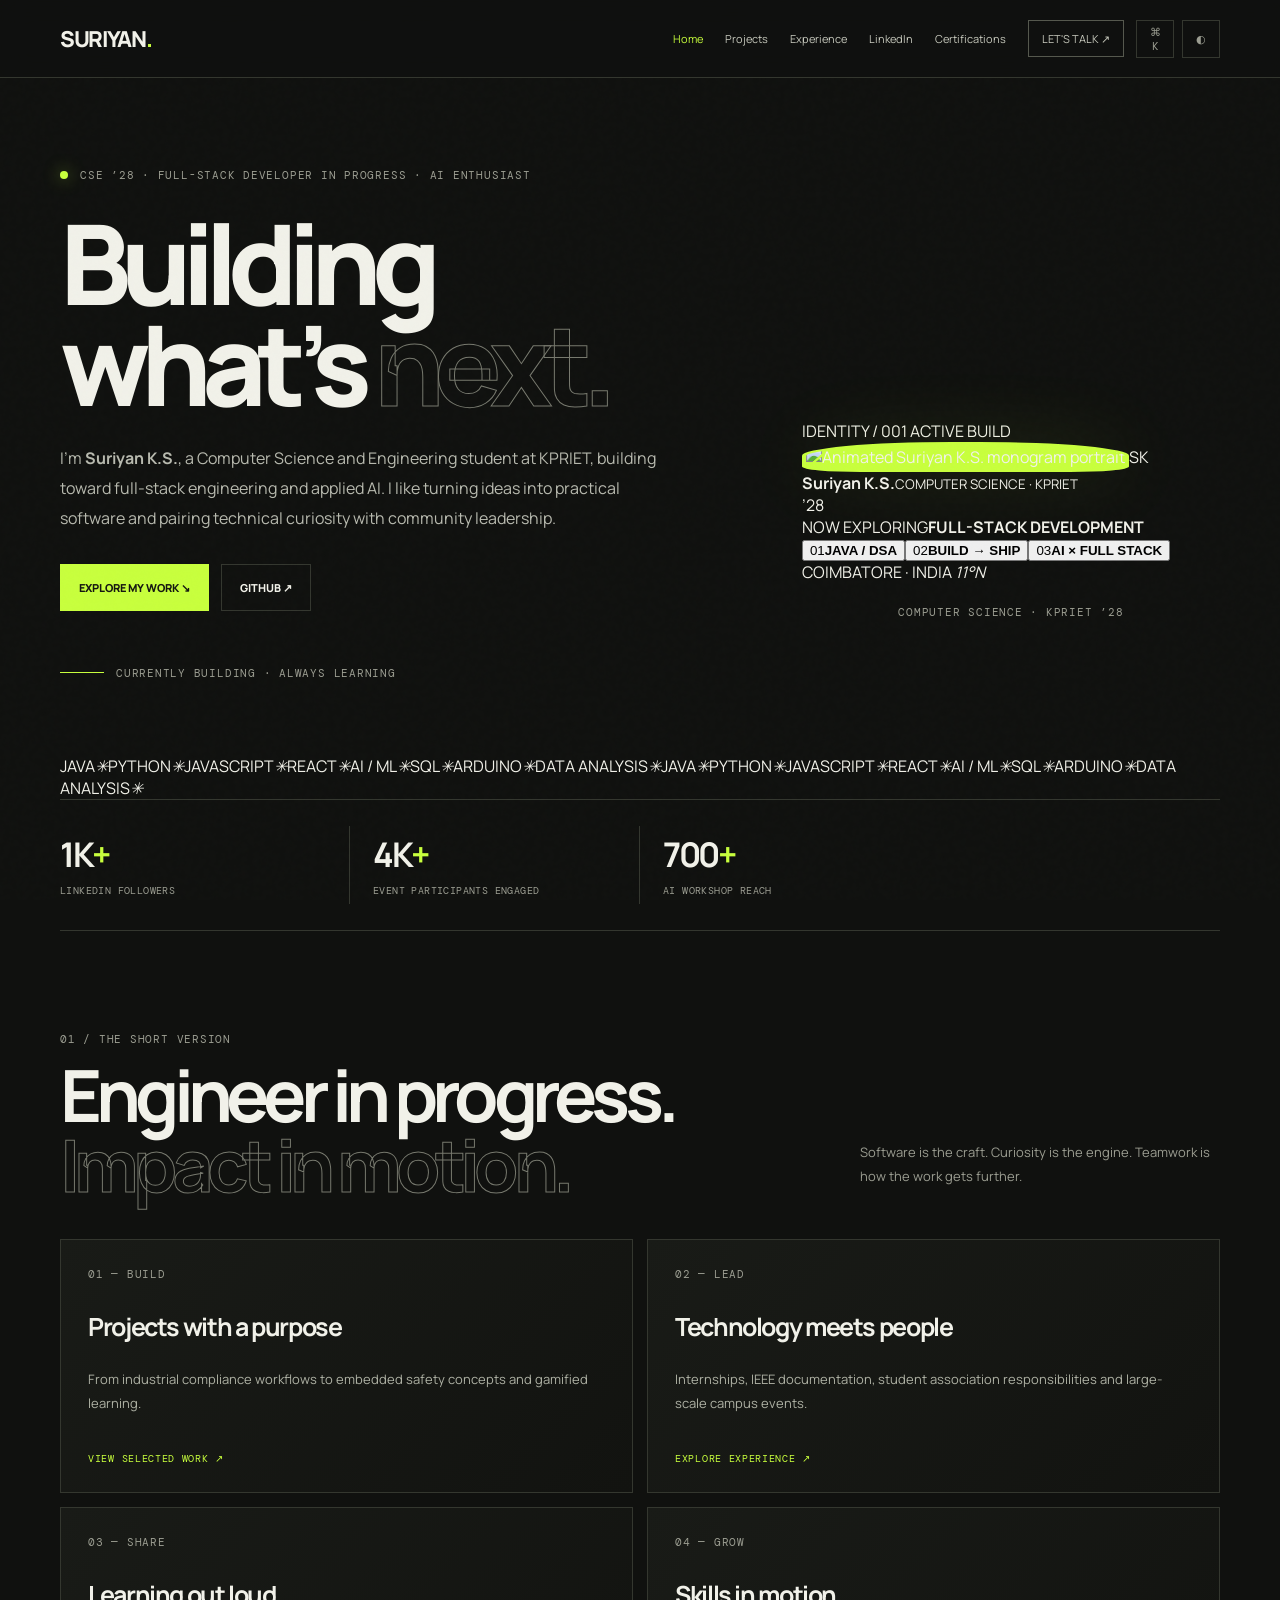
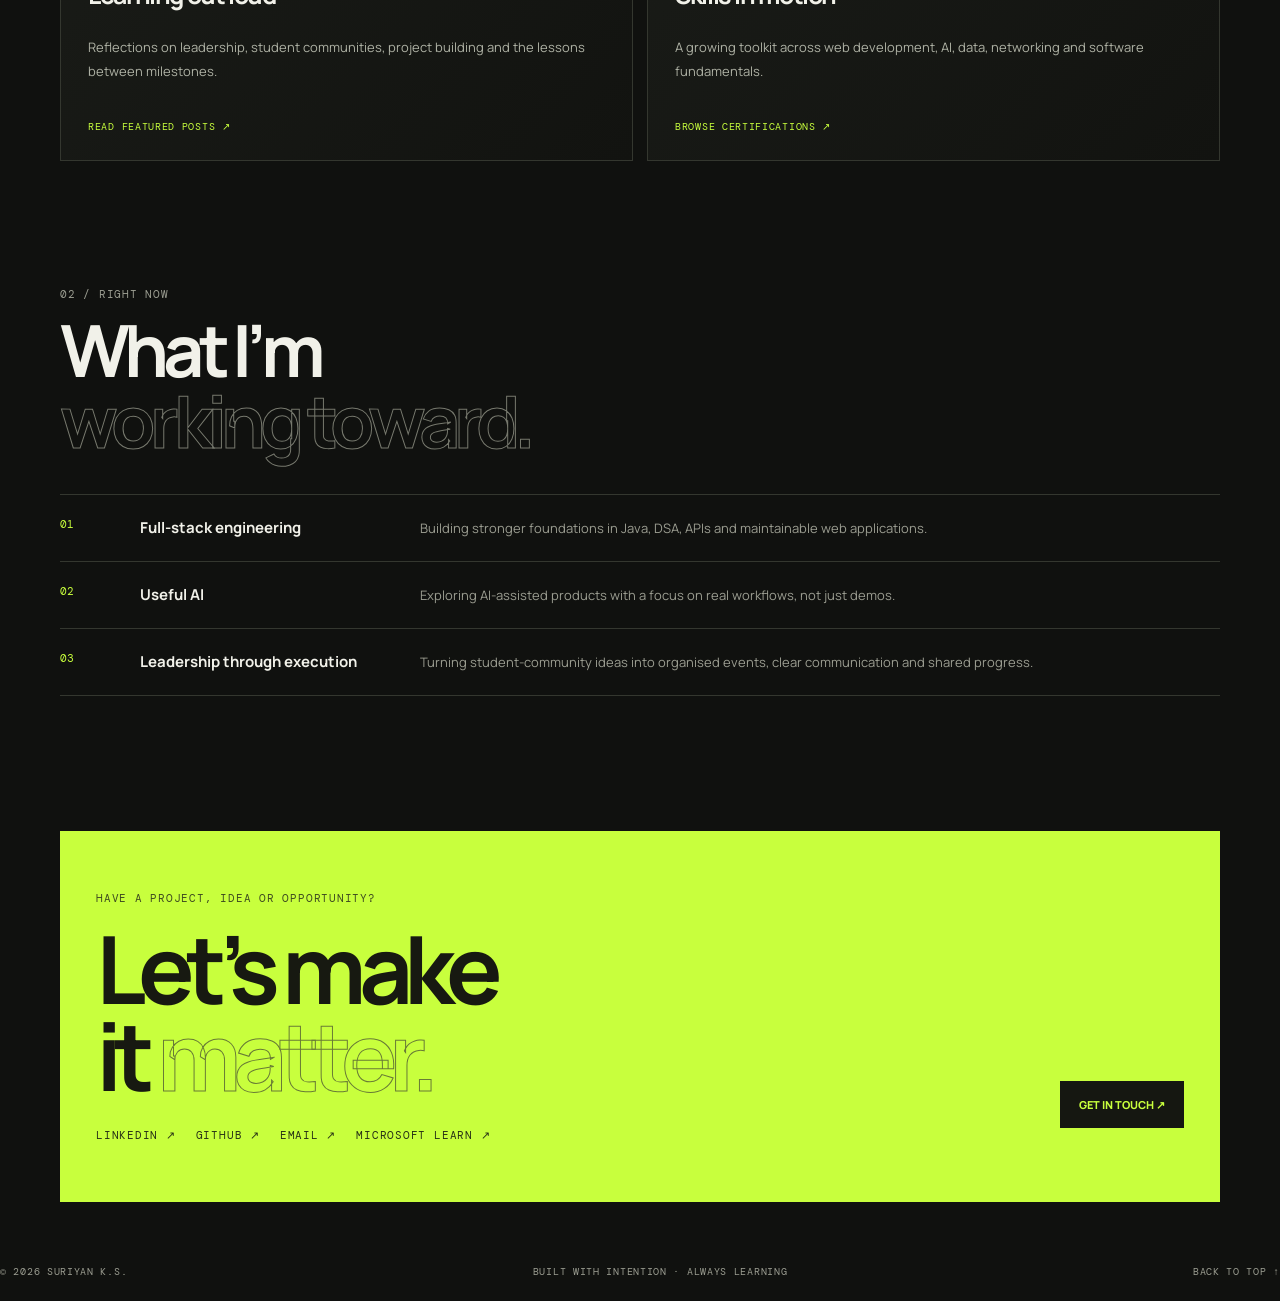
==== commit 3c3dccc1: "Redesign hero profile visual and add animated tech ticker" ====
--- a/index.html
+++ b/index.html
@@ -1 +1 @@
-<!doctype html><html lang="en"><head><meta charset="utf-8"><meta name="viewport" content="width=device-width,initial-scale=1"><meta name="theme-color" content="#10110f"><meta name="description" content="Suriyan K.S. — Computer Science student, full-stack developer in progress, builder and student leader."><title>Suriyan K.S. — Building what's next.</title><link rel="stylesheet" href="assets/style.css"><script defer src="assets/main.js"></script></head><body><div class="grain"></div><header class="site-header"><a class="brand" href="index.html">SURIYAN<span>.</span></a><button class="menu-toggle" aria-label="Toggle navigation">☰</button><nav class="nav"><a class="active" href="index.html">Home</a><a href="projects.html">Projects</a><a href="experience.html">Experience</a><a href="posts.html">LinkedIn</a><a href="certifications.html">Certifications</a><a class="nav-cta" href="mailto:suriyankumaresan@gmail.com">LET'S TALK ↗</a></nav></header><main class="wrap"><section class="hero"><div class="hero-copy"><div class="eyebrow"><i></i> CSE ’28 · FULL-STACK DEVELOPER IN PROGRESS · AI ENTHUSIAST</div><h1>Building<br>what’s <em>next.</em></h1><p>I’m <strong>Suriyan K.S.</strong>, a Computer Science and Engineering student at KPRIET, building toward full-stack engineering and applied AI. I like turning ideas into practical software and pairing technical curiosity with community leadership.</p><div class="actions"><a class="button primary" href="projects.html">EXPLORE MY WORK ↘</a><a class="button" href="https://github.com/Suriyan-24" target="_blank" rel="noreferrer">GITHUB ↗</a></div><div class="hero-foot"><span class="line"></span> CURRENTLY BUILDING · ALWAYS LEARNING</div></div><div class="hero-art"><div class="orbit"><div class="orbit-ring"></div><div class="orbit-ring ring2"></div><div class="orbit-ring ring3"></div><img class="portrait portrait-full" src="assets/suriyan-profile.jpg" alt="Suriyan K.S. — full profile portrait"><span class="orbit-label label1">JAVA / DSA</span><span class="orbit-label label2">BUILD → TEST → LEARN</span><span class="orbit-label label3">AI × FULL STACK</span></div><span class="art-caption">COMPUTER SCIENCE · KPRIET ’28</span></div></section><section class="quick-stats"><div><b>1K<span>+</span></b><small>LinkedIn followers</small></div><div><b>4K<span>+</span></b><small>Event participants engaged</small></div><div><b>700<span>+</span></b><small>AI workshop reach</small></div></section><section class="section"><div class="section-head"><div><span class="kicker">01 / THE SHORT VERSION</span><h2>Engineer in progress.<br><em>Impact in motion.</em></h2></div><p>Software is the craft. Curiosity is the engine. Teamwork is how the work gets further.</p></div><div class="highlight-grid"><a class="highlight-card" href="projects.html"><span class="card-index">01 — BUILD</span><h3>Projects with a purpose</h3><p>From industrial compliance workflows to embedded safety concepts and gamified learning.</p><span class="card-link">VIEW SELECTED WORK ↗</span></a><a class="highlight-card" href="experience.html"><span class="card-index">02 — LEAD</span><h3>Technology meets people</h3><p>Internships, IEEE documentation, student association responsibilities and large-scale campus events.</p><span class="card-link">EXPLORE EXPERIENCE ↗</span></a><a class="highlight-card" href="posts.html"><span class="card-index">03 — SHARE</span><h3>Learning out loud</h3><p>Reflections on leadership, student communities, project building and the lessons between milestones.</p><span class="card-link">READ FEATURED POSTS ↗</span></a><a class="highlight-card" href="certifications.html"><span class="card-index">04 — GROW</span><h3>Skills in motion</h3><p>A growing toolkit across web development, AI, data, networking and software fundamentals.</p><span class="card-link">BROWSE CERTIFICATIONS ↗</span></a></div></section><section class="section now-section"><div class="section-head"><div><span class="kicker">02 / RIGHT NOW</span><h2>What I’m<br><em>working toward.</em></h2></div></div><div class="now-list"><div><span>01</span><strong>Full-stack engineering</strong><p>Building stronger foundations in Java, DSA, APIs and maintainable web applications.</p></div><div><span>02</span><strong>Useful AI</strong><p>Exploring AI-assisted products with a focus on real workflows, not just demos.</p></div><div><span>03</span><strong>Leadership through execution</strong><p>Turning student-community ideas into organised events, clear communication and shared progress.</p></div></div></section><section class="contact-band"><div class="kicker">HAVE A PROJECT, IDEA OR OPPORTUNITY?</div><div class="contact-row"><h2>Let’s make<br>it <em>matter.</em></h2><a class="button dark-button" href="mailto:suriyankumaresan@gmail.com">GET IN TOUCH ↗</a></div><div class="social-row"><a href="https://www.linkedin.com/in/suriyan-k-s/" target="_blank" rel="noreferrer">LINKEDIN ↗</a><a href="https://github.com/Suriyan-24" target="_blank" rel="noreferrer">GITHUB ↗</a><a href="mailto:suriyankumaresan@gmail.com">EMAIL ↗</a><a href="https://learn.microsoft.com/en-gb/users/kssuriyan-7745/" target="_blank" rel="noreferrer">MICROSOFT LEARN ↗</a></div></section></main><footer class="footer"><span>© 2026 SURIYAN K.S.</span><span>BUILT WITH INTENTION · ALWAYS LEARNING</span><a href="#top">BACK TO TOP ↑</a></footer></body></html>+<!doctype html><html lang="en"><head><meta charset="utf-8"><meta name="viewport" content="width=device-width,initial-scale=1"><meta name="theme-color" content="#10110f"><meta name="description" content="Suriyan K.S. — Computer Science student, full-stack developer in progress, builder and student leader."><title>Suriyan K.S. — Building what's next.</title><link rel="stylesheet" href="assets/style.css"><script defer src="assets/main.js"></script></head><body><div class="grain"></div><header class="site-header"><a class="brand" href="index.html">SURIYAN<span>.</span></a><button class="menu-toggle" aria-label="Toggle navigation">☰</button><nav class="nav"><a class="active" href="index.html">Home</a><a href="projects.html">Projects</a><a href="experience.html">Experience</a><a href="posts.html">LinkedIn</a><a href="certifications.html">Certifications</a><a class="nav-cta" href="mailto:suriyankumaresan@gmail.com">LET'S TALK ↗</a></nav></header><main class="wrap"><section class="hero"><div class="hero-copy"><div class="eyebrow"><i></i> CSE ’28 · FULL-STACK DEVELOPER IN PROGRESS · AI ENTHUSIAST</div><h1>Building<br>what’s <em>next.</em></h1><p>I’m <strong>Suriyan K.S.</strong>, a Computer Science and Engineering student at KPRIET, building toward full-stack engineering and applied AI. I like turning ideas into practical software and pairing technical curiosity with community leadership.</p><div class="actions"><a class="button primary" href="projects.html">EXPLORE MY WORK ↘</a><a class="button" href="https://github.com/Suriyan-24" target="_blank" rel="noreferrer">GITHUB ↗</a></div><div class="hero-foot"><span class="line"></span> CURRENTLY BUILDING · ALWAYS LEARNING</div></div><div class="hero-art"><div class="profile-visual" id="profile-visual"><canvas class="hero-particles" id="hero-particles" aria-hidden="true"></canvas><div class="visual-ring visual-ring-one"></div><div class="visual-ring visual-ring-two"></div><div class="profile-panel"><div class="profile-panel-top"><span>IDENTITY / 001</span><span class="profile-live"><i></i> ACTIVE BUILD</span></div><div class="profile-photo-frame"><img class="portrait portrait-full" src="assets/suriyan-profile.jpg" data-remote-src="https://raw.githubusercontent.com/Suriyan-24/kssuriyan-portfolio/main/assets/suriyan-profile.jpg" alt="Suriyan K.S. profile photograph" loading="eager" fetchpriority="high"><span class="photo-initials" aria-hidden="true">SK</span><span class="photo-corner photo-corner-a"></span><span class="photo-corner photo-corner-b"></span></div><div class="profile-panel-bottom"><div><strong>Suriyan K.S.</strong><small>COMPUTER SCIENCE · KPRIET</small></div><span class="profile-year">’28</span></div><div class="profile-focus"><span>NOW EXPLORING</span><strong id="focus-label">FULL-STACK DEVELOPMENT</strong></div></div><button type="button" class="hero-chip chip-java active" data-hero-chip="java" aria-pressed="true"><span>01</span><b>JAVA / DSA</b></button><button type="button" class="hero-chip chip-build" data-hero-chip="web" aria-pressed="false"><span>02</span><b>BUILD → SHIP</b></button><button type="button" class="hero-chip chip-ai" data-hero-chip="ai" aria-pressed="false"><span>03</span><b>AI × FULL STACK</b></button><span class="visual-coordinate">COIMBATORE · INDIA <i>11°N</i></span></div><span class="art-caption">COMPUTER SCIENCE · KPRIET ’28</span></div></section><section class="tech-marquee" aria-label="Technology interests"><div class="marquee-track" aria-hidden="true"><span>JAVA</span><i>✳</i><span>PYTHON</span><i>✳</i><span>JAVASCRIPT</span><i>✳</i><span>REACT</span><i>✳</i><span>AI / ML</span><i>✳</i><span>SQL</span><i>✳</i><span>ARDUINO</span><i>✳</i><span>DATA ANALYSIS</span><i>✳</i><span>JAVA</span><i>✳</i><span>PYTHON</span><i>✳</i><span>JAVASCRIPT</span><i>✳</i><span>REACT</span><i>✳</i><span>AI / ML</span><i>✳</i><span>SQL</span><i>✳</i><span>ARDUINO</span><i>✳</i><span>DATA ANALYSIS</span><i>✳</i></div></section><section class="quick-stats"><div><b>1K<span>+</span></b><small>LinkedIn followers</small></div><div><b>4K<span>+</span></b><small>Event participants engaged</small></div><div><b>700<span>+</span></b><small>AI workshop reach</small></div></section><section class="section"><div class="section-head"><div><span class="kicker">01 / THE SHORT VERSION</span><h2>Engineer in progress.<br><em>Impact in motion.</em></h2></div><p>Software is the craft. Curiosity is the engine. Teamwork is how the work gets further.</p></div><div class="highlight-grid"><a class="highlight-card" href="projects.html"><span class="card-index">01 — BUILD</span><h3>Projects with a purpose</h3><p>From industrial compliance workflows to embedded safety concepts and gamified learning.</p><span class="card-link">VIEW SELECTED WORK ↗</span></a><a class="highlight-card" href="experience.html"><span class="card-index">02 — LEAD</span><h3>Technology meets people</h3><p>Internships, IEEE documentation, student association responsibilities and large-scale campus events.</p><span class="card-link">EXPLORE EXPERIENCE ↗</span></a><a class="highlight-card" href="posts.html"><span class="card-index">03 — SHARE</span><h3>Learning out loud</h3><p>Reflections on leadership, student communities, project building and the lessons between milestones.</p><span class="card-link">READ FEATURED POSTS ↗</span></a><a class="highlight-card" href="certifications.html"><span class="card-index">04 — GROW</span><h3>Skills in motion</h3><p>A growing toolkit across web development, AI, data, networking and software fundamentals.</p><span class="card-link">BROWSE CERTIFICATIONS ↗</span></a></div></section><section class="section now-section"><div class="section-head"><div><span class="kicker">02 / RIGHT NOW</span><h2>What I’m<br><em>working toward.</em></h2></div></div><div class="now-list"><div><span>01</span><strong>Full-stack engineering</strong><p>Building stronger foundations in Java, DSA, APIs and maintainable web applications.</p></div><div><span>02</span><strong>Useful AI</strong><p>Exploring AI-assisted products with a focus on real workflows, not just demos.</p></div><div><span>03</span><strong>Leadership through execution</strong><p>Turning student-community ideas into organised events, clear communication and shared progress.</p></div></div></section><section class="contact-band"><div class="kicker">HAVE A PROJECT, IDEA OR OPPORTUNITY?</div><div class="contact-row"><h2>Let’s make<br>it <em>matter.</em></h2><a class="button dark-button" href="mailto:suriyankumaresan@gmail.com">GET IN TOUCH ↗</a></div><div class="social-row"><a href="https://www.linkedin.com/in/suriyan-k-s/" target="_blank" rel="noreferrer">LINKEDIN ↗</a><a href="https://github.com/Suriyan-24" target="_blank" rel="noreferrer">GITHUB ↗</a><a href="mailto:suriyankumaresan@gmail.com">EMAIL ↗</a><a href="https://learn.microsoft.com/en-gb/users/kssuriyan-7745/" target="_blank" rel="noreferrer">MICROSOFT LEARN ↗</a></div></section></main><footer class="footer"><span>© 2026 SURIYAN K.S.</span><span>BUILT WITH INTENTION · ALWAYS LEARNING</span><a href="#top">BACK TO TOP ↑</a></footer></body></html>
--- a/assets/style.css
+++ b/assets/style.css
@@ -4,45 +4,142 @@
 .orbit.portrait-fallback::after{content:'SK';position:absolute;width:132px;height:132px;display:grid;place-items:center;border-radius:50%;border:5px solid var(--lime);background:radial-gradient(circle at 32% 25%,#dfff8a 0,#9ac52c 23%,#20251a 65%,#10110f 100%);color:#f5f7e9;font-size:42px;font-weight:800;letter-spacing:-.09em;text-shadow:0 3px 20px #0009;box-shadow:0 0 70px #c8ff3d30;z-index:1;animation:portraitPulse 4s ease-in-out infinite}.orbit.portrait-fallback .portrait{display:none}@keyframes portraitPulse{0%,100%{transform:scale(1);box-shadow:0 0 42px #c8ff3d22}50%{transform:scale(1.035);box-shadow:0 0 78px #c8ff3d50}}@media(prefers-reduced-motion:reduce){.orbit.portrait-fallback::after{animation:none}}
 
 .project-tools{margin:24px 0;padding:20px;border:1px solid var(--line)}.project-tools label{display:block;color:var(--muted);font:11px var(--mono);margin-bottom:10px}#project-search{width:100%;padding:13px;background:var(--panel);color:var(--ink);border:1px solid var(--line);font:14px var(--sans)}.project-filters{display:flex;gap:8px;flex-wrap:wrap;margin:12px 0}.filter-chip{padding:9px 13px;background:transparent;color:var(--ink);border:1px solid var(--line);cursor:pointer;font:11px var(--mono)}.filter-chip.active,.filter-chip:hover{background:var(--lime);color:var(--bg);border-color:var(--lime)}.project-count{font:11px var(--mono);color:var(--muted)}.project-card[hidden]{display:none!important}
-/* Interactive lab layout */
-.interactive-lab{padding:90px 0 70px;border-bottom:1px solid var(--line)}
-.lab-grid{display:grid;grid-template-columns:repeat(2,minmax(0,1fr));gap:18px}
-.lab-card{min-width:0;border:1px solid var(--line);background:linear-gradient(145deg,#1b1d18,#11120f);padding:22px;transition:border-color .25s,transform .25s,box-shadow .25s}
-.lab-card:hover{border-color:#8ba52c;transform:translateY(-3px);box-shadow:0 18px 55px #0004}
-.lab-top{display:flex;align-items:center;justify-content:space-between;gap:10px;color:var(--muted);font:10px var(--mono);letter-spacing:.08em;padding-bottom:16px;border-bottom:1px solid var(--line)}
-.lab-top button{background:transparent;border:1px solid var(--line);color:var(--muted);padding:5px 8px;cursor:pointer;font:10px var(--mono)}
-.status-dot{width:7px;height:7px;border-radius:50%;background:var(--lime);box-shadow:0 0 12px var(--lime);margin-right:-auto}
-.terminal-output{min-height:150px;padding:16px 0;font:12px/1.7 var(--mono);color:#c4c9b8;overflow-wrap:anywhere}
-.terminal-output p{margin:0 0 8px}.terminal-prompt{color:var(--lime)}
-.terminal-commands,.skill-tabs{display:flex;flex-wrap:wrap;gap:7px}
-.terminal-commands button,.skill-tab{background:#20231b;border:1px solid #383d2d;color:var(--ink);padding:9px 11px;cursor:pointer;font:11px var(--mono);transition:all .2s}
-.terminal-commands button:hover,.skill-tab:hover,.skill-tab.active{background:var(--lime);color:#111;border-color:var(--lime)}
-.skill-tabs{padding:16px 0}
-.skill-display{padding:10px 0 2px}
-.skill-orb{width:68px;height:68px;border-radius:50%;display:grid;place-items:center;border:1px solid var(--lime);background:radial-gradient(circle at 35% 30%,#d8ff78,#313b17 65%,#151710);box-shadow:0 0 35px #c8ff3d1c;color:white;font:20px var(--mono);transition:transform .3s}
-.skill-card:hover .skill-orb{transform:rotate(-8deg) scale(1.05)}
-.skill-display h3,.spotlight-stage h3{font-size:24px;margin:17px 0 8px}
-.skill-display p,.spotlight-stage p{color:var(--muted);font-size:13px;line-height:1.8}
-.skill-meter{height:4px;background:#303329;margin:18px 0 10px;overflow:hidden}
-.skill-meter span{display:block;height:100%;width:72%;background:var(--lime);transition:width .4s cubic-bezier(.2,.8,.2,1)}
-.skill-display small{font:10px var(--mono);color:var(--muted)}
-.spotlight-stage{padding:26px 0 18px;min-height:245px}
-.spotlight-stage .kicker{color:var(--lime);font:10px var(--mono);letter-spacing:.1em}
-.spotlight-stage h3{font-size:clamp(25px,3vw,38px);letter-spacing:-.04em}
-.spotlight-tags{display:flex;gap:7px;flex-wrap:wrap;margin-top:20px}
-.spotlight-tags span{border:1px solid var(--line);padding:7px 9px;font:10px var(--mono);color:var(--muted)}
-.spotlight-controls{display:flex;align-items:center;justify-content:space-between;border-top:1px solid var(--line);padding-top:15px}
-.spotlight-controls>button{width:36px;height:36px;border:1px solid var(--line);background:transparent;color:var(--lime);font-size:20px;cursor:pointer}
-.spotlight-controls>button:hover{background:var(--lime);color:#111}
-.spotlight-dots{display:flex;gap:7px}.spotlight-dots button{width:7px;height:7px;border-radius:50%;border:0;padding:0;background:#55594b;cursor:pointer}.spotlight-dots button.active{background:var(--lime);transform:scale(1.4)}
-.journey-steps{padding-top:10px}
-.journey-step{display:grid;grid-template-columns:32px 1fr 20px;gap:12px;align-items:center;width:100%;text-align:left;padding:16px 4px;border:0;border-bottom:1px solid var(--line);background:transparent;color:var(--ink);cursor:pointer}
-.journey-step>span:first-child{font:11px var(--mono);color:var(--lime)}
-.journey-step b{display:block;font-size:14px}.journey-step small{display:block;color:var(--muted);font-size:11px;margin-top:4px}
-.journey-step>span:last-child{color:var(--lime);font-size:20px;transition:transform .2s}
-.journey-step.active>span:last-child{transform:rotate(45deg)}
-.journey-detail{display:none;padding:12px 4px 15px 44px;color:var(--muted);font-size:12px;line-height:1.8;border-bottom:1px solid var(--line)}
-.journey-detail.open{display:block;animation:lab-in .25s ease both}
-@keyframes lab-in{from{opacity:0;transform:translateY(5px)}to{opacity:1;transform:translateY(0)}}
-@media(max-width:760px){.lab-grid{grid-template-columns:1fr}.interactive-lab{padding:60px 0 45px}.lab-card{padding:17px}.spotlight-stage{min-height:0;padding:22px 0}}
-@media(prefers-reduced-motion:reduce){.lab-card,.skill-orb,.skill-meter span{transition:none}.journey-detail.open{animation:none}}
+
+/* Whole-site interaction layer */
+.reading-progress{position:fixed;z-index:1000;top:0;left:0;width:0;height:3px;background:var(--lime);box-shadow:0 0 14px #c8ff3d70;pointer-events:none}
+.site-tools{display:flex;align-items:center;gap:8px;margin-left:12px}
+.site-tool{width:38px;height:38px;display:grid;place-items:center;background:transparent;color:var(--muted);border:1px solid var(--line);font:11px var(--mono);cursor:pointer;transition:background .2s,color .2s,border-color .2s}
+.site-tool:hover,.site-tool:focus-visible{background:var(--lime);border-color:var(--lime);color:#111}
+.site-header{display:flex;align-items:center}
+.site-header .nav{margin-left:auto}
+.command-palette{width:min(600px,calc(100% - 28px));padding:0;border:1px solid #555b42;background:#141510;color:var(--ink);box-shadow:0 30px 120px #000a;max-height:min(75vh,680px)}
+.command-palette::backdrop{background:#050604c9;backdrop-filter:blur(8px)}
+.palette-inner{padding:20px}
+.palette-head{display:flex;align-items:center;justify-content:space-between;margin-bottom:14px;color:var(--muted);font:10px var(--mono);letter-spacing:.12em}
+.palette-head button{background:transparent;border:1px solid var(--line);padding:7px;color:var(--muted);cursor:pointer;font:10px var(--mono)}
+#command-search{width:100%;padding:15px;background:#20221b;border:1px solid #44483a;color:var(--ink);outline:none;font:14px var(--sans)}
+#command-search:focus{border-color:var(--lime)}
+.command-results{display:grid;gap:5px;margin-top:12px;max-height:45vh;overflow:auto}
+.command-result{display:flex;align-items:center;justify-content:space-between;gap:14px;text-align:left;padding:12px;border:1px solid transparent;background:transparent;color:var(--ink);cursor:pointer}
+.command-result:hover,.command-result.selected{background:#282c20;border-color:#596b2b}
+.command-result b,.command-result small{display:block}.command-result b{font-size:13px}.command-result small{margin-top:4px;color:var(--muted);font:10px var(--mono)}.command-result>span:last-child{color:var(--lime)}
+.palette-hint{margin:14px 0 0;color:var(--muted);font:10px var(--mono)}.no-results{color:var(--muted);font-size:13px;padding:10px}
+.project-card,.job,.lead-card,.cert-card,.post-card{cursor:pointer;transition:transform .22s,border-color .22s,box-shadow .22s}
+.project-card:hover,.job:hover,.lead-card:hover,.cert-card:hover,.post-card:hover,.project-card:focus-visible,.job:focus-visible,.lead-card:focus-visible,.cert-card:focus-visible,.post-card:focus-visible{transform:translateY(-3px);border-color:var(--lime);box-shadow:0 14px 45px #0003;outline:none}
+.project-card.details-expanded,.job.details-expanded,.lead-card.details-expanded,.cert-card.details-expanded,.post-card.details-expanded{border-color:var(--lime);background:linear-gradient(140deg,#24291a,var(--panel))}
+.project-card.details-expanded p,.job.details-expanded p,.lead-card.details-expanded p,.cert-card.details-expanded p,.post-card.details-expanded p{color:var(--ink)}
+.is-pressed{transform:scale(.98)}
+body.soft-light{--bg:#f4f5ee;--panel:#fff;--ink:#1d2118;--muted:#646b5d;--line:#d6dacb;--lime:#8bbd00;color:var(--ink);background:var(--bg)}
+body.soft-light .site-header,body.soft-light .project-tools,body.soft-light .command-palette{background:var(--bg)}
+body.soft-light .hero-art .orbit-ring{border-color:#9da68c}
+body.soft-light .button:not(.primary){color:var(--ink)}
+body.soft-light .project-card,body.soft-light .job,body.soft-light .lead-card,body.soft-light .cert-card,body.soft-light .post-card,body.soft-light .highlight-card{background:#fff}
+@media(max-width:900px){.site-tools{margin-left:auto;margin-right:10px}.site-header .nav{margin-left:0}.site-header{flex-wrap:wrap}}
+@media(max-width:600px){.site-tools{order:2}.site-header .nav{order:3;width:100%}.site-tool{width:34px;height:34px}.palette-inner{padding:14px}}
+@media(prefers-reduced-motion:reduce){.project-card,.job,.lead-card,.cert-card,.post-card,.site-tool{transition:none}.reading-progress{box-shadow:none}}
+
+/* Premium cursor glow, subtle trails and richer interaction states */
+:root{--glow-rgb:200,255,61}
+body{--pointer-x:-200px;--pointer-y:-200px}
+body::before{content:"";position:fixed;z-index:998;pointer-events:none;inset:0;background:radial-gradient(440px circle at var(--pointer-x) var(--pointer-y),rgba(var(--glow-rgb),.075),transparent 64%);opacity:0;transition:opacity .25s}
+body.pointer-active::before{opacity:1}
+.cursor-aura{position:fixed;z-index:1001;top:0;left:0;width:34px;height:34px;border:1px solid rgba(var(--glow-rgb),.85);border-radius:50%;pointer-events:none;opacity:0;transform:translate(-50%,-50%) scale(.75);transition:opacity .18s,width .2s,height .2s,background .2s,border-color .2s;mix-blend-mode:screen;box-shadow:0 0 16px rgba(var(--glow-rgb),.18),inset 0 0 12px rgba(var(--glow-rgb),.08)}
+.cursor-aura::after{content:"";position:absolute;left:50%;top:50%;width:4px;height:4px;transform:translate(-50%,-50%);border-radius:50%;background:rgb(var(--glow-rgb));box-shadow:0 0 10px rgb(var(--glow-rgb))}
+body.pointer-active .cursor-aura{opacity:1}
+body.cursor-hover .cursor-aura{width:54px;height:54px;background:rgba(var(--glow-rgb),.09);border-color:rgb(var(--glow-rgb));box-shadow:0 0 28px rgba(var(--glow-rgb),.26),inset 0 0 18px rgba(var(--glow-rgb),.12)}
+.cursor-trail{position:fixed;z-index:997;left:0;top:0;width:5px;height:5px;border-radius:50%;background:rgb(var(--glow-rgb));pointer-events:none;opacity:0;box-shadow:0 0 14px rgba(var(--glow-rgb),.75);transform:translate(-50%,-50%);animation:trail-fade .55s ease-out forwards}
+@keyframes trail-fade{0%{opacity:.7;transform:translate(-50%,-50%) scale(1.1)}100%{opacity:0;transform:translate(-50%,-50%) scale(.1)}}
+body,body *{cursor:auto}
+a,button,[role=button],input,select,textarea{cursor:pointer}
+input,textarea{cursor:text}
+.site-header,.hero,.section,.contact-band,.project-card,.job,.lead-card,.cert-card,.post-card,.highlight-card,.now-list>div,.quick-stats>div,.contact-band .button{--card-glow:rgba(var(--glow-rgb),.16)}
+.project-card:hover,.job:hover,.lead-card:hover,.cert-card:hover,.post-card:hover,.highlight-card:hover,.now-list>div:hover,.quick-stats>div:hover{box-shadow:0 0 0 1px rgba(var(--glow-rgb),.28),0 0 28px var(--card-glow),0 16px 48px #0003}
+.nav a,.button,.site-tool,.filter-chip,.project-links a,.social-row a{transition:color .2s,background .2s,border-color .2s,box-shadow .2s,transform .2s,translate .15s}
+.nav a:hover,.project-links a:hover,.social-row a:hover{color:var(--lime);text-shadow:0 0 15px rgba(var(--glow-rgb),.5)}
+.button:hover,.site-tool:hover,.filter-chip:hover{box-shadow:0 0 24px rgba(var(--glow-rgb),.22)}
+.hero-art .orbit{transition:filter .4s,transform .4s}
+.hero-art:hover .orbit{filter:drop-shadow(0 0 20px rgba(var(--glow-rgb),.12));transform:scale(1.015)}
+.hero-art .portrait{transition:transform .4s,filter .4s}
+.hero-art:hover .portrait{transform:scale(1.035);filter:drop-shadow(0 0 20px rgba(var(--glow-rgb),.4))}
+body.soft-light{--bg:#f4f6ef;--panel:#ffffff;--ink:#20251a;--muted:#58614f;--line:#d4dbc8;--lime:#668f00;--glow-rgb:101,143,0;background:var(--bg);color:var(--ink);color-scheme:light}
+body.soft-light .grain{opacity:.035}
+body.soft-light .site-header{background:rgba(244,246,239,.92);border-bottom-color:#d4dbc8;box-shadow:0 4px 24px #26320d0a}
+body.soft-light .hero,body.soft-light .section,body.soft-light .now-section{color:var(--ink)}
+body.soft-light .hero-copy p,body.soft-light .section-head p,body.soft-light .highlight-card p,body.soft-light .now-list p,body.soft-light .project-card p,body.soft-light .job p,body.soft-light .lead-card p,body.soft-light .cert-card p,body.soft-light .post-card p{color:#515b48}
+body.soft-light .hero h1,body.soft-light h2,body.soft-light h3{color:#20251a}
+body.soft-light .hero h1 em,body.soft-light h2 em{color:#668f00}
+body.soft-light .hero-art .orbit-ring{border-color:#aab69b}
+body.soft-light .orbit-label,body.soft-light .button:not(.primary),body.soft-light .site-tool{background:#fff;color:#303927;border-color:#d4dbc8}
+body.soft-light .button.primary{background:#668f00;border-color:#668f00;color:#fff}
+body.soft-light .highlight-card,body.soft-light .project-card,body.soft-light .job,body.soft-light .lead-card,body.soft-light .cert-card,body.soft-light .post-card,body.soft-light .now-list>div,body.soft-light .quick-stats>div{background:linear-gradient(145deg,#fff,#f8faf3);border-color:#d4dbc8;box-shadow:0 6px 24px #26320d08}
+body.soft-light .highlight-card:hover,body.soft-light .project-card:hover,body.soft-light .job:hover,body.soft-light .lead-card:hover,body.soft-light .cert-card:hover,body.soft-light .post-card:hover,body.soft-light .now-list>div:hover,body.soft-light .quick-stats>div:hover{background:#fff;box-shadow:0 0 0 1px #9db96b,0 10px 35px #668f0020}
+body.soft-light .contact-band{background:#e6edda;color:#20251a;border-color:#d0dabe}
+body.soft-light .contact-band h2,body.soft-light .contact-band .kicker{color:#20251a}
+body.soft-light .contact-band .dark-button{background:#20251a;color:#f4f6ef;border-color:#20251a}
+body.soft-light .social-row a{color:#38432a;border-color:#c5d0b4}
+body.soft-light .footer{background:#edf0e7;color:#58614f;border-color:#d4dbc8}
+body.soft-light .project-tools,body.soft-light .project-search,body.soft-light input[type=search]{background:#fff;color:#20251a;border-color:#cbd4be}
+body.soft-light .filter-chip{background:#fff;color:#303927;border-color:#cbd4be}
+body.soft-light .filter-chip.active,body.soft-light .filter-chip:hover{background:#668f00;color:#fff;border-color:#668f00}
+body.soft-light .command-palette{background:#fff;color:#20251a;border-color:#cbd4be;box-shadow:0 30px 100px #26320d30}
+body.soft-light .command-palette::backdrop{background:#26320d55}
+body.soft-light #command-search{background:#f5f7f0;color:#20251a;border-color:#cbd4be}
+body.soft-light .command-result{color:#20251a}
+body.soft-light .command-result:hover,body.soft-light .command-result.selected{background:#edf3e3;border-color:#a6be7e}
+body.soft-light .project-card.details-expanded,body.soft-light .job.details-expanded,body.soft-light .lead-card.details-expanded,body.soft-light .cert-card.details-expanded,body.soft-light .post-card.details-expanded{background:#edf4e1;border-color:#8eae4d}
+body.soft-light .tags .tag{background:#f4f7ee;color:#424b36;border-color:#d4dbc8}
+body.soft-light .reading-progress{background:#668f00;box-shadow:0 0 12px #668f0040}
+@media(hover:none),(pointer:coarse){.cursor-aura,.cursor-trail{display:none}body::before{display:none}}
+@media(prefers-reduced-motion:reduce){.cursor-aura,.cursor-trail{display:none}body::before{display:none}*{scroll-behavior:auto!important;animation-duration:.01ms!important;transition-duration:.01ms!important}}
+
+/* Pointer-reactive motion and project detail overlays, inspired by modern motion-led portfolios. */
+.project-card,.lead-card,.highlight-card{transform:perspective(1000px) rotateX(var(--tilt-x,0deg)) rotateY(var(--tilt-y,0deg)) translateY(0);transform-style:preserve-3d;will-change:transform}
+.project-card:hover,.lead-card:hover,.highlight-card:hover{transform:perspective(1000px) rotateX(var(--tilt-x,0deg)) rotateY(var(--tilt-y,0deg)) translateY(-4px)}
+.pointer-reactive{position:relative;isolation:isolate}
+.pointer-reactive::before{content:"";position:absolute;inset:0;z-index:0;pointer-events:none;opacity:0;background:radial-gradient(420px circle at var(--glow-x,50%) var(--glow-y,50%),rgba(var(--glow-rgb),.13),transparent 54%);transition:opacity .25s}
+.pointer-reactive:hover::before{opacity:1}
+.pointer-reactive>*{position:relative;z-index:1}
+.project-card.pointer-reactive::after,.lead-card.pointer-reactive::after,.highlight-card.pointer-reactive::after{content:"";position:absolute;inset:0;pointer-events:none;border-radius:inherit;border:1px solid rgba(var(--glow-rgb),0);transition:border-color .25s;z-index:2}
+.project-card.pointer-reactive:hover::after,.lead-card.pointer-reactive:hover::after,.highlight-card.pointer-reactive:hover::after{border-color:rgba(var(--glow-rgb),.24)}
+.interactive-card{outline-offset:4px}
+.interactive-card:focus-visible{outline:2px solid var(--lime)}
+.detail-modal{padding:0;width:min(720px,calc(100% - 28px));max-height:min(82vh,760px);overflow:auto;border:1px solid rgba(var(--glow-rgb),.45);background:#151610;color:var(--ink);box-shadow:0 40px 120px #000b}
+.detail-modal::backdrop{background:rgba(3,4,2,.78);backdrop-filter:blur(9px)}
+.detail-modal-inner{padding:clamp(20px,4vw,38px)}
+.detail-modal-head{display:flex;align-items:center;justify-content:space-between;gap:20px;border-bottom:1px solid var(--line);padding-bottom:16px}
+.detail-eyebrow,.detail-kicker{font:10px var(--mono);letter-spacing:.13em;text-transform:uppercase;color:var(--lime)}
+.detail-close{background:transparent;color:var(--muted);border:1px solid var(--line);padding:9px 11px;cursor:pointer;font:10px var(--mono)}
+.detail-close:hover{color:var(--ink);border-color:var(--lime);box-shadow:0 0 18px rgba(var(--glow-rgb),.14)}
+.detail-modal-content{padding-top:24px}
+.detail-modal-content h2{font-size:clamp(30px,5vw,48px);line-height:1.05;letter-spacing:-.06em;margin:10px 0 12px}
+.detail-org{color:var(--lime);font-size:13px;margin:8px 0 18px}
+.detail-description{color:#b9bdae;line-height:1.9;font-size:14px;max-width:65ch}
+.detail-tags{display:flex;gap:8px;flex-wrap:wrap;margin-top:20px}
+.detail-actions{display:flex;flex-wrap:wrap;gap:10px;margin-top:26px;padding-top:20px;border-top:1px solid var(--line)}
+.detail-actions a{display:inline-flex;align-items:center;min-height:40px;padding:10px 13px;border:1px solid var(--line);color:var(--lime);font:10px var(--mono);text-decoration:none}
+.detail-actions a:hover{background:var(--lime);color:#111;border-color:var(--lime)}
+.detail-modal[open]{animation:detail-enter .22s ease both}
+@keyframes detail-enter{from{opacity:0;transform:translateY(12px) scale(.985)}to{opacity:1;transform:translateY(0) scale(1)}}
+.reveal{transition-delay:var(--reveal-delay,0ms)}
+body.soft-light .detail-modal{background:#fbfcf7;color:#20251a;border-color:#9dbb65;box-shadow:0 35px 100px #1d290d35}
+body.soft-light .detail-modal::backdrop{background:#26321b66}
+body.soft-light .detail-modal-head,body.soft-light .detail-actions{border-color:#d6ddcb}
+body.soft-light .detail-kicker,body.soft-light .detail-eyebrow{color:#587b00}
+body.soft-light .detail-description{color:#48513f}
+body.soft-light .detail-org{color:#587b00}
+body.soft-light .detail-close,body.soft-light .detail-actions a{background:#fff;color:#39432e;border-color:#d1dac4}
+body.soft-light .detail-close:hover,body.soft-light .detail-actions a:hover{background:#668f00;border-color:#668f00;color:white}
+body.soft-light .site-tools .site-tool{box-shadow:0 4px 14px #3e4b2510}
+body.soft-light .hero h1 em,body.soft-light .section-head h2 em,body.soft-light .contact-row h2 em{-webkit-text-stroke:0;color:#668f00}
+body.soft-light .eyebrow,body.soft-light .kicker,body.soft-light .card-index,body.soft-light .card-link,body.soft-light .art-caption,body.soft-light .hero-foot,body.soft-light .footer,body.soft-light .social-row,body.soft-light .job-date,body.soft-light .job-type,body.soft-light .tag,body.soft-light .section-number{color:#5a664c}
+body.soft-light .card-link,body.soft-light .project-links a{color:#527600}
+body.soft-light .project-symbol{border-color:#cbd6bb;color:#547a00;background:#f6f9ef}
+body.soft-light .orbit-label{background:#fff;border-color:#d1dbc2;color:#38432c}
+body.soft-light .quick-stats b span{color:#668f00}
+body.soft-light .orbit{background:radial-gradient(circle at 45% 40%,#8bbd0012,transparent 65%);border-color:#d2dbc6}
+body.soft-light .orbit-ring{border-color:#bcc7ad}
+body.soft-light .highlight-card,.soft-light .project-card,.soft-light .cert-card,.soft-light .post-card,.soft-light .lead-card{box-shadow:0 8px 24px #35431b0a}
+body.soft-light .hero-copy p strong{color:#20251a}
+@media(max-width:760px){.project-card,.lead-card,.highlight-card{transform:none!important;will-change:auto}.detail-modal-inner{padding:20px}}
+@media(hover:none),(pointer:coarse){.pointer-reactive::before{display:none}.project-card,.lead-card,.highlight-card{transform:none!important}}
+@media(prefers-reduced-motion:reduce){.project-card,.lead-card,.highlight-card{transform:none!important;will-change:auto}.detail-modal[open]{animation:none}.reveal{transition-delay:0ms}}
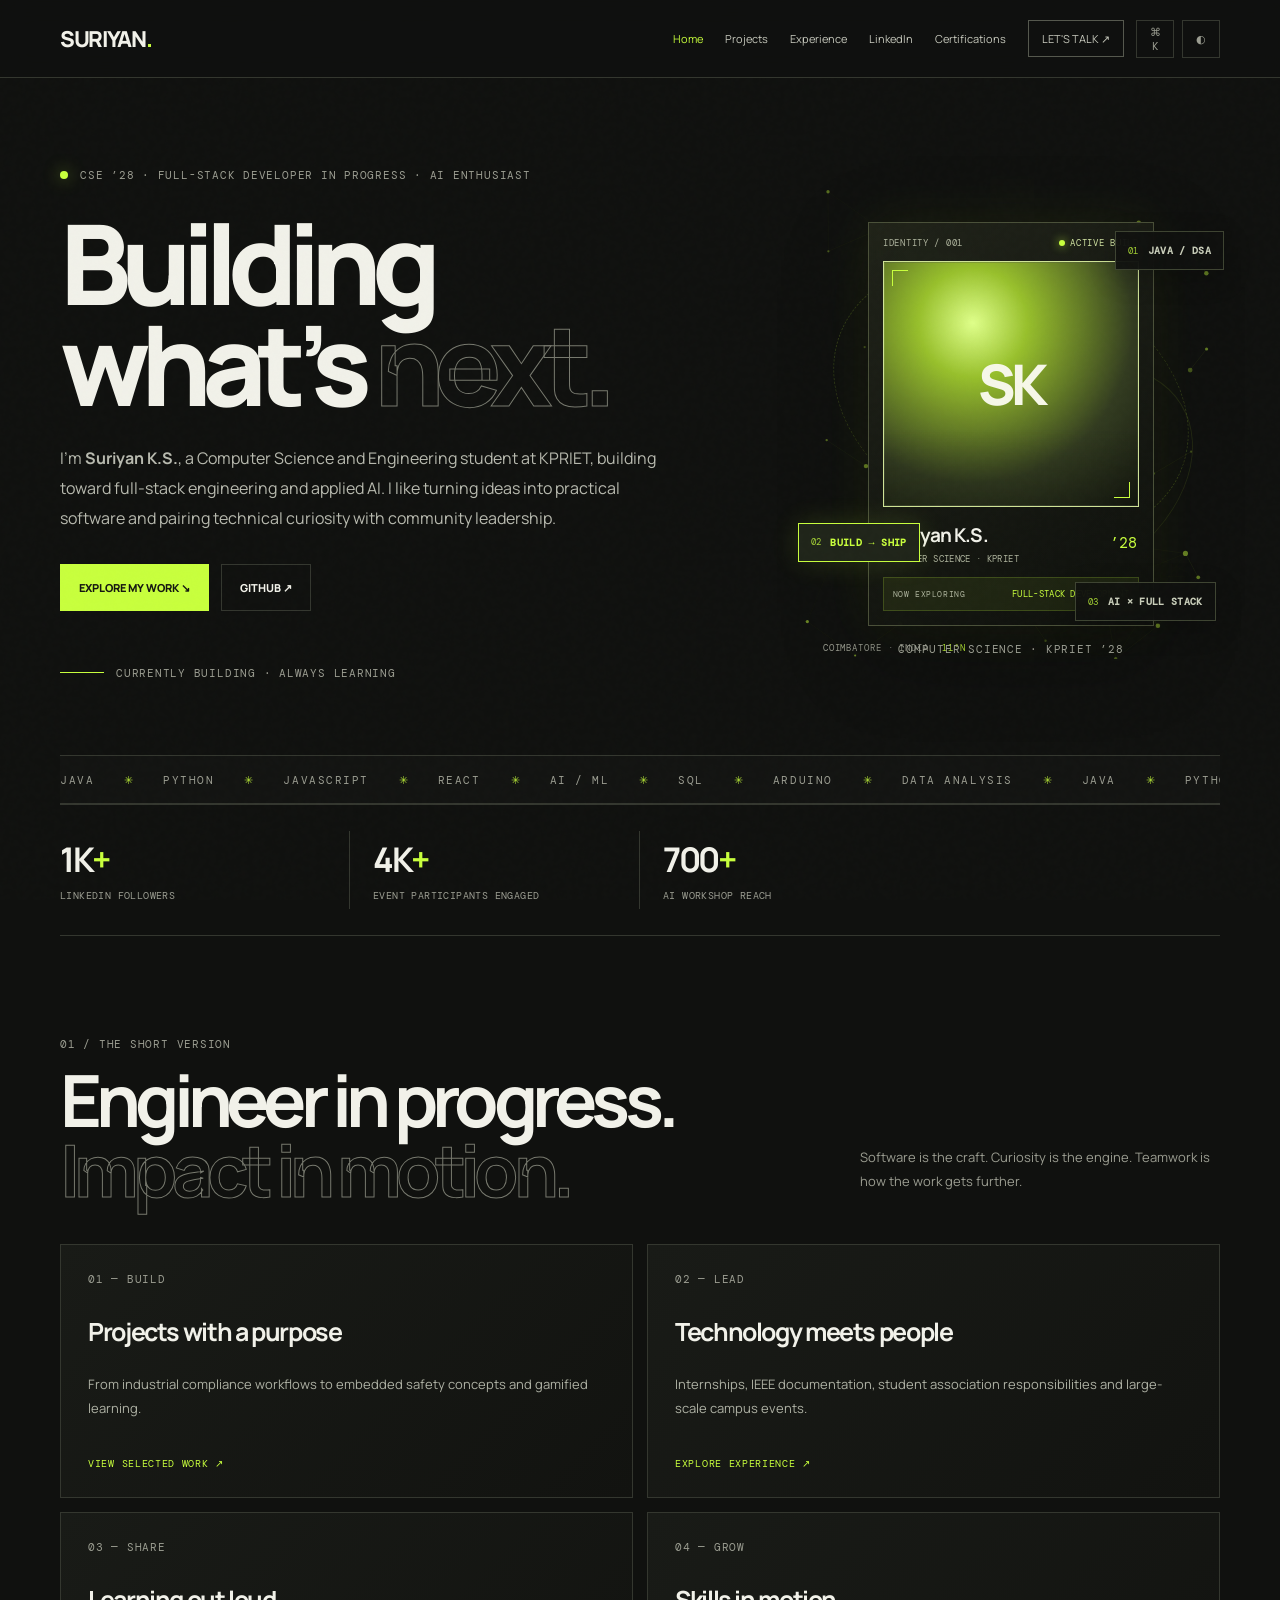
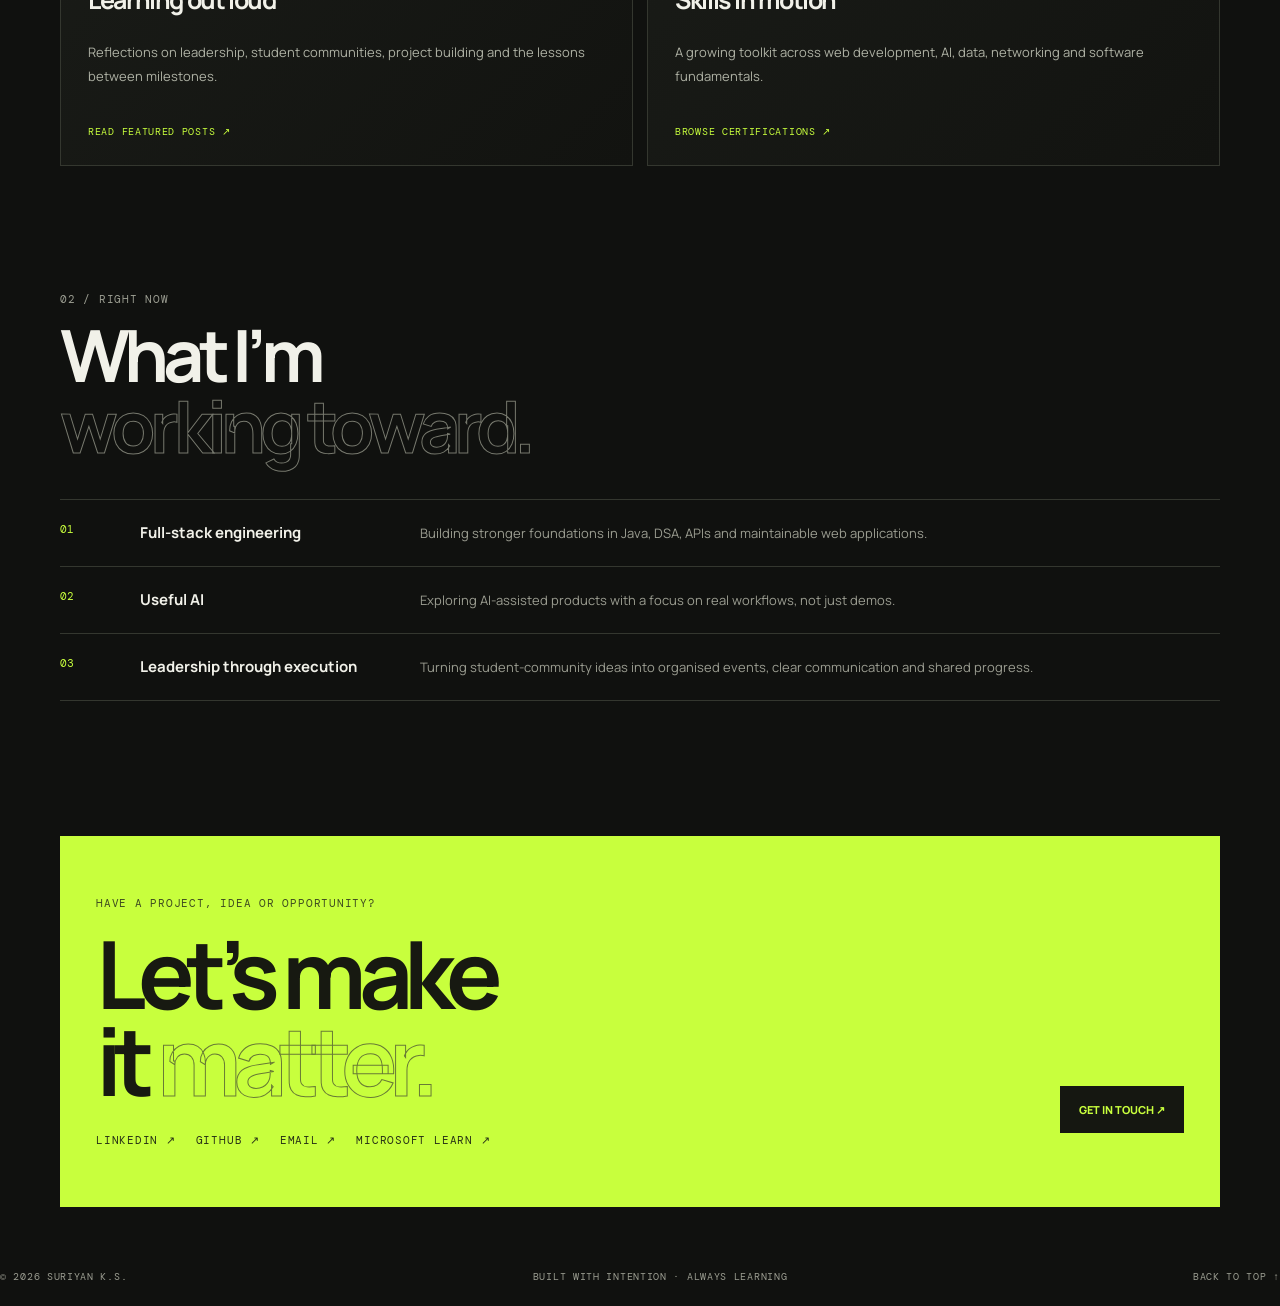
==== commit 9418b428: "Align hero focus state with displayed full-stack focus" ====
--- a/index.html
+++ b/index.html
@@ -1 +1 @@
-<!doctype html><html lang="en"><head><meta charset="utf-8"><meta name="viewport" content="width=device-width,initial-scale=1"><meta name="theme-color" content="#10110f"><meta name="description" content="Suriyan K.S. — Computer Science student, full-stack developer in progress, builder and student leader."><title>Suriyan K.S. — Building what's next.</title><link rel="stylesheet" href="assets/style.css"><script defer src="assets/main.js"></script></head><body><div class="grain"></div><header class="site-header"><a class="brand" href="index.html">SURIYAN<span>.</span></a><button class="menu-toggle" aria-label="Toggle navigation">☰</button><nav class="nav"><a class="active" href="index.html">Home</a><a href="projects.html">Projects</a><a href="experience.html">Experience</a><a href="posts.html">LinkedIn</a><a href="certifications.html">Certifications</a><a class="nav-cta" href="mailto:suriyankumaresan@gmail.com">LET'S TALK ↗</a></nav></header><main class="wrap"><section class="hero"><div class="hero-copy"><div class="eyebrow"><i></i> CSE ’28 · FULL-STACK DEVELOPER IN PROGRESS · AI ENTHUSIAST</div><h1>Building<br>what’s <em>next.</em></h1><p>I’m <strong>Suriyan K.S.</strong>, a Computer Science and Engineering student at KPRIET, building toward full-stack engineering and applied AI. I like turning ideas into practical software and pairing technical curiosity with community leadership.</p><div class="actions"><a class="button primary" href="projects.html">EXPLORE MY WORK ↘</a><a class="button" href="https://github.com/Suriyan-24" target="_blank" rel="noreferrer">GITHUB ↗</a></div><div class="hero-foot"><span class="line"></span> CURRENTLY BUILDING · ALWAYS LEARNING</div></div><div class="hero-art"><div class="profile-visual" id="profile-visual"><canvas class="hero-particles" id="hero-particles" aria-hidden="true"></canvas><div class="visual-ring visual-ring-one"></div><div class="visual-ring visual-ring-two"></div><div class="profile-panel"><div class="profile-panel-top"><span>IDENTITY / 001</span><span class="profile-live"><i></i> ACTIVE BUILD</span></div><div class="profile-photo-frame"><img class="portrait portrait-full" src="assets/suriyan-profile.jpg" data-remote-src="https://raw.githubusercontent.com/Suriyan-24/kssuriyan-portfolio/main/assets/suriyan-profile.jpg" alt="Suriyan K.S. profile photograph" loading="eager" fetchpriority="high"><span class="photo-initials" aria-hidden="true">SK</span><span class="photo-corner photo-corner-a"></span><span class="photo-corner photo-corner-b"></span></div><div class="profile-panel-bottom"><div><strong>Suriyan K.S.</strong><small>COMPUTER SCIENCE · KPRIET</small></div><span class="profile-year">’28</span></div><div class="profile-focus"><span>NOW EXPLORING</span><strong id="focus-label">FULL-STACK DEVELOPMENT</strong></div></div><button type="button" class="hero-chip chip-java active" data-hero-chip="java" aria-pressed="true"><span>01</span><b>JAVA / DSA</b></button><button type="button" class="hero-chip chip-build" data-hero-chip="web" aria-pressed="false"><span>02</span><b>BUILD → SHIP</b></button><button type="button" class="hero-chip chip-ai" data-hero-chip="ai" aria-pressed="false"><span>03</span><b>AI × FULL STACK</b></button><span class="visual-coordinate">COIMBATORE · INDIA <i>11°N</i></span></div><span class="art-caption">COMPUTER SCIENCE · KPRIET ’28</span></div></section><section class="tech-marquee" aria-label="Technology interests"><div class="marquee-track" aria-hidden="true"><span>JAVA</span><i>✳</i><span>PYTHON</span><i>✳</i><span>JAVASCRIPT</span><i>✳</i><span>REACT</span><i>✳</i><span>AI / ML</span><i>✳</i><span>SQL</span><i>✳</i><span>ARDUINO</span><i>✳</i><span>DATA ANALYSIS</span><i>✳</i><span>JAVA</span><i>✳</i><span>PYTHON</span><i>✳</i><span>JAVASCRIPT</span><i>✳</i><span>REACT</span><i>✳</i><span>AI / ML</span><i>✳</i><span>SQL</span><i>✳</i><span>ARDUINO</span><i>✳</i><span>DATA ANALYSIS</span><i>✳</i></div></section><section class="quick-stats"><div><b>1K<span>+</span></b><small>LinkedIn followers</small></div><div><b>4K<span>+</span></b><small>Event participants engaged</small></div><div><b>700<span>+</span></b><small>AI workshop reach</small></div></section><section class="section"><div class="section-head"><div><span class="kicker">01 / THE SHORT VERSION</span><h2>Engineer in progress.<br><em>Impact in motion.</em></h2></div><p>Software is the craft. Curiosity is the engine. Teamwork is how the work gets further.</p></div><div class="highlight-grid"><a class="highlight-card" href="projects.html"><span class="card-index">01 — BUILD</span><h3>Projects with a purpose</h3><p>From industrial compliance workflows to embedded safety concepts and gamified learning.</p><span class="card-link">VIEW SELECTED WORK ↗</span></a><a class="highlight-card" href="experience.html"><span class="card-index">02 — LEAD</span><h3>Technology meets people</h3><p>Internships, IEEE documentation, student association responsibilities and large-scale campus events.</p><span class="card-link">EXPLORE EXPERIENCE ↗</span></a><a class="highlight-card" href="posts.html"><span class="card-index">03 — SHARE</span><h3>Learning out loud</h3><p>Reflections on leadership, student communities, project building and the lessons between milestones.</p><span class="card-link">READ FEATURED POSTS ↗</span></a><a class="highlight-card" href="certifications.html"><span class="card-index">04 — GROW</span><h3>Skills in motion</h3><p>A growing toolkit across web development, AI, data, networking and software fundamentals.</p><span class="card-link">BROWSE CERTIFICATIONS ↗</span></a></div></section><section class="section now-section"><div class="section-head"><div><span class="kicker">02 / RIGHT NOW</span><h2>What I’m<br><em>working toward.</em></h2></div></div><div class="now-list"><div><span>01</span><strong>Full-stack engineering</strong><p>Building stronger foundations in Java, DSA, APIs and maintainable web applications.</p></div><div><span>02</span><strong>Useful AI</strong><p>Exploring AI-assisted products with a focus on real workflows, not just demos.</p></div><div><span>03</span><strong>Leadership through execution</strong><p>Turning student-community ideas into organised events, clear communication and shared progress.</p></div></div></section><section class="contact-band"><div class="kicker">HAVE A PROJECT, IDEA OR OPPORTUNITY?</div><div class="contact-row"><h2>Let’s make<br>it <em>matter.</em></h2><a class="button dark-button" href="mailto:suriyankumaresan@gmail.com">GET IN TOUCH ↗</a></div><div class="social-row"><a href="https://www.linkedin.com/in/suriyan-k-s/" target="_blank" rel="noreferrer">LINKEDIN ↗</a><a href="https://github.com/Suriyan-24" target="_blank" rel="noreferrer">GITHUB ↗</a><a href="mailto:suriyankumaresan@gmail.com">EMAIL ↗</a><a href="https://learn.microsoft.com/en-gb/users/kssuriyan-7745/" target="_blank" rel="noreferrer">MICROSOFT LEARN ↗</a></div></section></main><footer class="footer"><span>© 2026 SURIYAN K.S.</span><span>BUILT WITH INTENTION · ALWAYS LEARNING</span><a href="#top">BACK TO TOP ↑</a></footer></body></html>+<!doctype html><html lang="en"><head><meta charset="utf-8"><meta name="viewport" content="width=device-width,initial-scale=1"><meta name="theme-color" content="#10110f"><meta name="description" content="Suriyan K.S. — Computer Science student, full-stack developer in progress, builder and student leader."><title>Suriyan K.S. — Building what's next.</title><link rel="stylesheet" href="assets/style.css"><script defer src="assets/main.js"></script></head><body><div class="grain"></div><header class="site-header"><a class="brand" href="index.html">SURIYAN<span>.</span></a><button class="menu-toggle" aria-label="Toggle navigation">☰</button><nav class="nav"><a class="active" href="index.html">Home</a><a href="projects.html">Projects</a><a href="experience.html">Experience</a><a href="posts.html">LinkedIn</a><a href="certifications.html">Certifications</a><a class="nav-cta" href="mailto:suriyankumaresan@gmail.com">LET'S TALK ↗</a></nav></header><main class="wrap"><section class="hero"><div class="hero-copy"><div class="eyebrow"><i></i> CSE ’28 · FULL-STACK DEVELOPER IN PROGRESS · AI ENTHUSIAST</div><h1>Building<br>what’s <em>next.</em></h1><p>I’m <strong>Suriyan K.S.</strong>, a Computer Science and Engineering student at KPRIET, building toward full-stack engineering and applied AI. I like turning ideas into practical software and pairing technical curiosity with community leadership.</p><div class="actions"><a class="button primary" href="projects.html">EXPLORE MY WORK ↘</a><a class="button" href="https://github.com/Suriyan-24" target="_blank" rel="noreferrer">GITHUB ↗</a></div><div class="hero-foot"><span class="line"></span> CURRENTLY BUILDING · ALWAYS LEARNING</div></div><div class="hero-art"><div class="profile-visual" id="profile-visual"><canvas class="hero-particles" id="hero-particles" aria-hidden="true"></canvas><div class="visual-ring visual-ring-one"></div><div class="visual-ring visual-ring-two"></div><div class="profile-panel"><div class="profile-panel-top"><span>IDENTITY / 001</span><span class="profile-live"><i></i> ACTIVE BUILD</span></div><div class="profile-photo-frame"><img class="portrait portrait-full" src="assets/suriyan-profile.jpg" data-remote-src="https://raw.githubusercontent.com/Suriyan-24/kssuriyan-portfolio/main/assets/suriyan-profile.jpg" alt="Suriyan K.S. profile photograph" loading="eager" fetchpriority="high"><span class="photo-initials" aria-hidden="true">SK</span><span class="photo-corner photo-corner-a"></span><span class="photo-corner photo-corner-b"></span></div><div class="profile-panel-bottom"><div><strong>Suriyan K.S.</strong><small>COMPUTER SCIENCE · KPRIET</small></div><span class="profile-year">’28</span></div><div class="profile-focus"><span>NOW EXPLORING</span><strong id="focus-label">FULL-STACK DEVELOPMENT</strong></div></div><button type="button" class="hero-chip chip-java" data-hero-chip="java" aria-pressed="false"><span>01</span><b>JAVA / DSA</b></button><button type="button" class="hero-chip chip-build active" data-hero-chip="web" aria-pressed="true"><span>02</span><b>BUILD → SHIP</b></button><button type="button" class="hero-chip chip-ai" data-hero-chip="ai" aria-pressed="false"><span>03</span><b>AI × FULL STACK</b></button><span class="visual-coordinate">COIMBATORE · INDIA <i>11°N</i></span></div><span class="art-caption">COMPUTER SCIENCE · KPRIET ’28</span></div></section><section class="tech-marquee" aria-label="Technology interests"><div class="marquee-track" aria-hidden="true"><span>JAVA</span><i>✳</i><span>PYTHON</span><i>✳</i><span>JAVASCRIPT</span><i>✳</i><span>REACT</span><i>✳</i><span>AI / ML</span><i>✳</i><span>SQL</span><i>✳</i><span>ARDUINO</span><i>✳</i><span>DATA ANALYSIS</span><i>✳</i><span>JAVA</span><i>✳</i><span>PYTHON</span><i>✳</i><span>JAVASCRIPT</span><i>✳</i><span>REACT</span><i>✳</i><span>AI / ML</span><i>✳</i><span>SQL</span><i>✳</i><span>ARDUINO</span><i>✳</i><span>DATA ANALYSIS</span><i>✳</i></div></section><section class="quick-stats"><div><b>1K<span>+</span></b><small>LinkedIn followers</small></div><div><b>4K<span>+</span></b><small>Event participants engaged</small></div><div><b>700<span>+</span></b><small>AI workshop reach</small></div></section><section class="section"><div class="section-head"><div><span class="kicker">01 / THE SHORT VERSION</span><h2>Engineer in progress.<br><em>Impact in motion.</em></h2></div><p>Software is the craft. Curiosity is the engine. Teamwork is how the work gets further.</p></div><div class="highlight-grid"><a class="highlight-card" href="projects.html"><span class="card-index">01 — BUILD</span><h3>Projects with a purpose</h3><p>From industrial compliance workflows to embedded safety concepts and gamified learning.</p><span class="card-link">VIEW SELECTED WORK ↗</span></a><a class="highlight-card" href="experience.html"><span class="card-index">02 — LEAD</span><h3>Technology meets people</h3><p>Internships, IEEE documentation, student association responsibilities and large-scale campus events.</p><span class="card-link">EXPLORE EXPERIENCE ↗</span></a><a class="highlight-card" href="posts.html"><span class="card-index">03 — SHARE</span><h3>Learning out loud</h3><p>Reflections on leadership, student communities, project building and the lessons between milestones.</p><span class="card-link">READ FEATURED POSTS ↗</span></a><a class="highlight-card" href="certifications.html"><span class="card-index">04 — GROW</span><h3>Skills in motion</h3><p>A growing toolkit across web development, AI, data, networking and software fundamentals.</p><span class="card-link">BROWSE CERTIFICATIONS ↗</span></a></div></section><section class="section now-section"><div class="section-head"><div><span class="kicker">02 / RIGHT NOW</span><h2>What I’m<br><em>working toward.</em></h2></div></div><div class="now-list"><div><span>01</span><strong>Full-stack engineering</strong><p>Building stronger foundations in Java, DSA, APIs and maintainable web applications.</p></div><div><span>02</span><strong>Useful AI</strong><p>Exploring AI-assisted products with a focus on real workflows, not just demos.</p></div><div><span>03</span><strong>Leadership through execution</strong><p>Turning student-community ideas into organised events, clear communication and shared progress.</p></div></div></section><section class="contact-band"><div class="kicker">HAVE A PROJECT, IDEA OR OPPORTUNITY?</div><div class="contact-row"><h2>Let’s make<br>it <em>matter.</em></h2><a class="button dark-button" href="mailto:suriyankumaresan@gmail.com">GET IN TOUCH ↗</a></div><div class="social-row"><a href="https://www.linkedin.com/in/suriyan-k-s/" target="_blank" rel="noreferrer">LINKEDIN ↗</a><a href="https://github.com/Suriyan-24" target="_blank" rel="noreferrer">GITHUB ↗</a><a href="mailto:suriyankumaresan@gmail.com">EMAIL ↗</a><a href="https://learn.microsoft.com/en-gb/users/kssuriyan-7745/" target="_blank" rel="noreferrer">MICROSOFT LEARN ↗</a></div></section></main><footer class="footer"><span>© 2026 SURIYAN K.S.</span><span>BUILT WITH INTENTION · ALWAYS LEARNING</span><a href="#top">BACK TO TOP ↑</a></footer></body></html>
--- a/assets/style.css
+++ b/assets/style.css
@@ -143,3 +143,71 @@
 @media(max-width:760px){.project-card,.lead-card,.highlight-card{transform:none!important;will-change:auto}.detail-modal-inner{padding:20px}}
 @media(hover:none),(pointer:coarse){.pointer-reactive::before{display:none}.project-card,.lead-card,.highlight-card{transform:none!important}}
 @media(prefers-reduced-motion:reduce){.project-card,.lead-card,.highlight-card{transform:none!important;will-change:auto}.detail-modal[open]{animation:none}.reveal{transition-delay:0ms}}
+
+/* Reworked hero: actual photo card, clear labels, and responsive particle canvas. */
+.hero-art{min-height:470px;display:flex;align-items:center;justify-content:center}
+.profile-visual{position:relative;width:min(100%,430px);height:470px;isolation:isolate;display:grid;place-items:center;perspective:1100px;--hero-tilt-x:0deg;--hero-tilt-y:0deg}
+.hero-particles{position:absolute;inset:0;width:100%;height:100%;z-index:0;pointer-events:auto}
+.visual-ring{position:absolute;z-index:0;pointer-events:none;border:1px solid rgba(var(--glow-rgb),.18);border-radius:50%;aspect-ratio:1;transition:transform .5s ease}
+.visual-ring-one{width:88%;transform:rotate(22deg) scaleY(.72);border-style:dashed;animation:visual-orbit 34s linear infinite}
+.visual-ring-two{width:68%;transform:rotate(-32deg) scaleY(.72);border-color:rgba(var(--glow-rgb),.1);animation:visual-orbit-reverse 44s linear infinite}
+.profile-panel{position:relative;z-index:2;width:286px;max-width:75%;padding:14px;background:linear-gradient(150deg,rgba(33,36,26,.94),rgba(15,17,13,.97));border:1px solid #4a5039;box-shadow:0 25px 80px #0005,0 0 55px rgba(var(--glow-rgb),.075);transform:rotateX(var(--hero-tilt-y)) rotateY(var(--hero-tilt-x));transition:transform .18s ease-out,border-color .3s,box-shadow .3s;backdrop-filter:blur(12px)}
+.profile-panel:hover{border-color:rgba(var(--glow-rgb),.62);box-shadow:0 28px 90px #0006,0 0 42px rgba(var(--glow-rgb),.12)}
+.profile-panel-top{display:flex;justify-content:space-between;align-items:center;gap:8px;margin-bottom:12px;font:9px var(--mono);letter-spacing:.08em;color:#aeb49d}
+.profile-live{display:inline-flex;align-items:center;gap:5px;color:#d2e4a3;white-space:nowrap}
+.profile-live i{width:6px;height:6px;border-radius:50%;background:var(--lime);box-shadow:0 0 10px rgba(var(--glow-rgb),.85);animation:status-breathe 2.2s ease-in-out infinite}
+.profile-photo-frame{height:246px;position:relative;overflow:hidden;background:#d5d4ca;border:1px solid rgba(var(--glow-rgb),.36)}
+.profile-photo-frame::after{content:"";position:absolute;inset:0;pointer-events:none;background:linear-gradient(180deg,transparent 68%,rgba(10,12,8,.22));border:1px solid #ffffff12}
+.profile-photo-frame .portrait{display:block;width:100%;height:100%;max-width:none;max-height:none;object-fit:cover;object-position:center 43%;border:0;border-radius:0;background:#d5d4ca;box-shadow:none;z-index:1;filter:saturate(.9) contrast(1.02);transition:transform .45s,filter .3s}
+.profile-panel:hover .profile-photo-frame .portrait{transform:scale(1.035);filter:saturate(1.05) contrast(1.04)}
+.photo-initials{display:none;position:absolute;inset:0;place-items:center;font-size:56px;font-weight:800;letter-spacing:-.08em;color:#f6f7e8;background:radial-gradient(circle at 35% 25%,#dfff8a 0,#98c02c 22%,#323b20 65%,#14170f 100%)}
+.photo-missing .photo-initials{display:grid}
+.photo-missing .profile-photo-frame .portrait{display:none}
+.photo-corner{position:absolute;z-index:3;width:16px;height:16px;border-color:var(--lime);border-style:solid;pointer-events:none}
+.photo-corner-a{top:8px;left:8px;border-width:1px 0 0 1px}
+.photo-corner-b{right:8px;bottom:8px;border-width:0 1px 1px 0}
+.profile-panel-bottom{display:flex;align-items:center;justify-content:space-between;gap:10px;padding:15px 2px 12px}
+.profile-panel-bottom strong{display:block;color:var(--ink);font-size:19px;letter-spacing:-.045em}
+.profile-panel-bottom small{display:block;color:#aeb49d;font:9px var(--mono);letter-spacing:.04em;margin-top:5px}
+.profile-year{font:15px var(--mono);color:var(--lime)}
+.profile-focus{display:flex;align-items:center;justify-content:space-between;gap:8px;padding:10px 9px;background:rgba(var(--glow-rgb),.07);border:1px solid rgba(var(--glow-rgb),.18)}
+.profile-focus span{font:8px var(--mono);letter-spacing:.07em;color:#aeb49d}
+.profile-focus strong{font:9px var(--mono);color:var(--lime);text-align:right;letter-spacing:.035em}
+.hero-chip{position:absolute;z-index:4;display:flex;align-items:center;gap:9px;min-height:39px;padding:9px 12px;background:rgba(16,17,15,.91);border:1px solid #3e4432;color:#c9ceba;font:10px var(--mono);letter-spacing:.035em;cursor:pointer;backdrop-filter:blur(12px);box-shadow:0 8px 28px #0003;transition:transform .25s,border-color .25s,background .25s,color .25s,box-shadow .25s}
+.hero-chip span{color:var(--lime);font-size:9px;opacity:.8}
+.hero-chip:hover,.hero-chip.active{transform:translateY(-3px);border-color:var(--lime);color:var(--lime);background:#20251a;box-shadow:0 0 28px rgba(var(--glow-rgb),.14)}
+.chip-java{top:9%;right:-1%}
+.chip-build{bottom:20%;left:-1%}
+.chip-ai{bottom:8%;right:1%}
+.visual-coordinate{position:absolute;left:5%;bottom:1%;font:9px var(--mono);letter-spacing:.1em;color:var(--muted)}
+.visual-coordinate i{font-style:normal;color:var(--lime);margin-left:7px}
+.profile-visual .visual-ring-one{left:6%;top:6%}
+.profile-visual .visual-ring-two{right:4%;bottom:8%}
+@keyframes visual-orbit{to{transform:rotate(382deg) scaleY(.72)}}
+@keyframes visual-orbit-reverse{to{transform:rotate(-392deg) scaleY(.72)}}
+@keyframes status-breathe{0%,100%{opacity:.65;box-shadow:0 0 4px rgba(var(--glow-rgb),.4)}50%{opacity:1;box-shadow:0 0 13px rgba(var(--glow-rgb),.95)}}
+.art-caption{bottom:3px}
+.tech-marquee{width:100%;overflow:hidden;border-top:1px solid var(--line);border-bottom:1px solid var(--line);padding:16px 0;background:rgba(255,255,255,.012)}
+.marquee-track{width:max-content;display:flex;align-items:center;gap:30px;animation:marquee-scroll 35s linear infinite;will-change:transform}
+.marquee-track span{font:11px var(--mono);letter-spacing:.14em;color:var(--muted);white-space:nowrap;transition:color .2s}
+.marquee-track i{font-style:normal;font-size:11px;color:var(--lime);opacity:.9}
+.tech-marquee:hover .marquee-track{animation-play-state:paused}
+.tech-marquee:hover .marquee-track span{color:var(--ink)}
+@keyframes marquee-scroll{to{transform:translateX(-50%)}}
+.page-curtain{position:fixed;z-index:1200;inset:0;background:var(--lime);transform:scaleY(0);transform-origin:bottom;pointer-events:none}
+.page-leaving .page-curtain{animation:curtain-out .22s cubic-bezier(.7,0,.3,1) forwards}
+@keyframes curtain-out{to{transform:scaleY(1);transform-origin:bottom}}
+body.soft-light .profile-panel{background:linear-gradient(145deg,#fff,#f3f7ea);border-color:#ced8bd;box-shadow:0 24px 70px #53632d20,0 0 30px rgba(var(--glow-rgb),.12)}
+body.soft-light .profile-panel-top,body.soft-light .profile-panel-bottom small,body.soft-light .profile-focus span{color:#59624d}
+body.soft-light .profile-panel-bottom strong{color:#20251a}
+body.soft-light .profile-focus{background:#edf3e1;border-color:#d3dfc3}
+body.soft-light .hero-chip{background:rgba(255,255,255,.94);border-color:#d0d8c3;color:#38422d;box-shadow:0 8px 25px #35431b12}
+body.soft-light .hero-chip:hover,body.soft-light .hero-chip.active{background:#eef5df;border-color:#668f00;color:#4e7100;box-shadow:0 0 26px rgba(var(--glow-rgb),.2)}
+body.soft-light .profile-live{color:#4e7100}
+body.soft-light .tech-marquee{background:#eef1e7;border-color:#d4dbc8}
+body.soft-light .marquee-track span{color:#58614f}
+body.soft-light .page-curtain{background:#dbe8be}
+@media(max-width:800px){.hero-art{min-height:430px}.profile-visual{height:440px}.profile-panel{width:270px}.profile-photo-frame{height:225px}.chip-java{right:-2%;top:7%}.chip-build{left:-2%;bottom:18%}.chip-ai{right:0;bottom:6%}.visual-coordinate{left:3%}}
+@media(max-width:540px){.hero-art{min-height:405px}.profile-visual{height:410px;width:100%}.profile-panel{width:248px;max-width:76%;padding:11px}.profile-photo-frame{height:215px}.profile-panel-bottom strong{font-size:17px}.profile-focus span{font-size:7px}.profile-focus strong{font-size:8px}.hero-chip{min-height:35px;padding:8px 9px;font-size:8px}.chip-java{right:-1%;top:7%}.chip-build{left:-1%;bottom:18%}.chip-ai{right:-1%;bottom:5%}.visual-coordinate{font-size:8px;bottom:0}.marquee-track{gap:22px;animation-duration:26s}}
+@media(hover:none),(pointer:coarse){.profile-panel{transform:none!important}.visual-ring-one,.visual-ring-two{animation:none}.hero-chip:hover{transform:none}}
+@media(prefers-reduced-motion:reduce){.profile-live i{animation:none}.visual-ring-one,.visual-ring-two,.marquee-track{animation:none}.tech-marquee{overflow:auto}.page-leaving .page-curtain{animation:none}.hero-chip,.profile-panel,.profile-photo-frame .portrait{transition:none}}
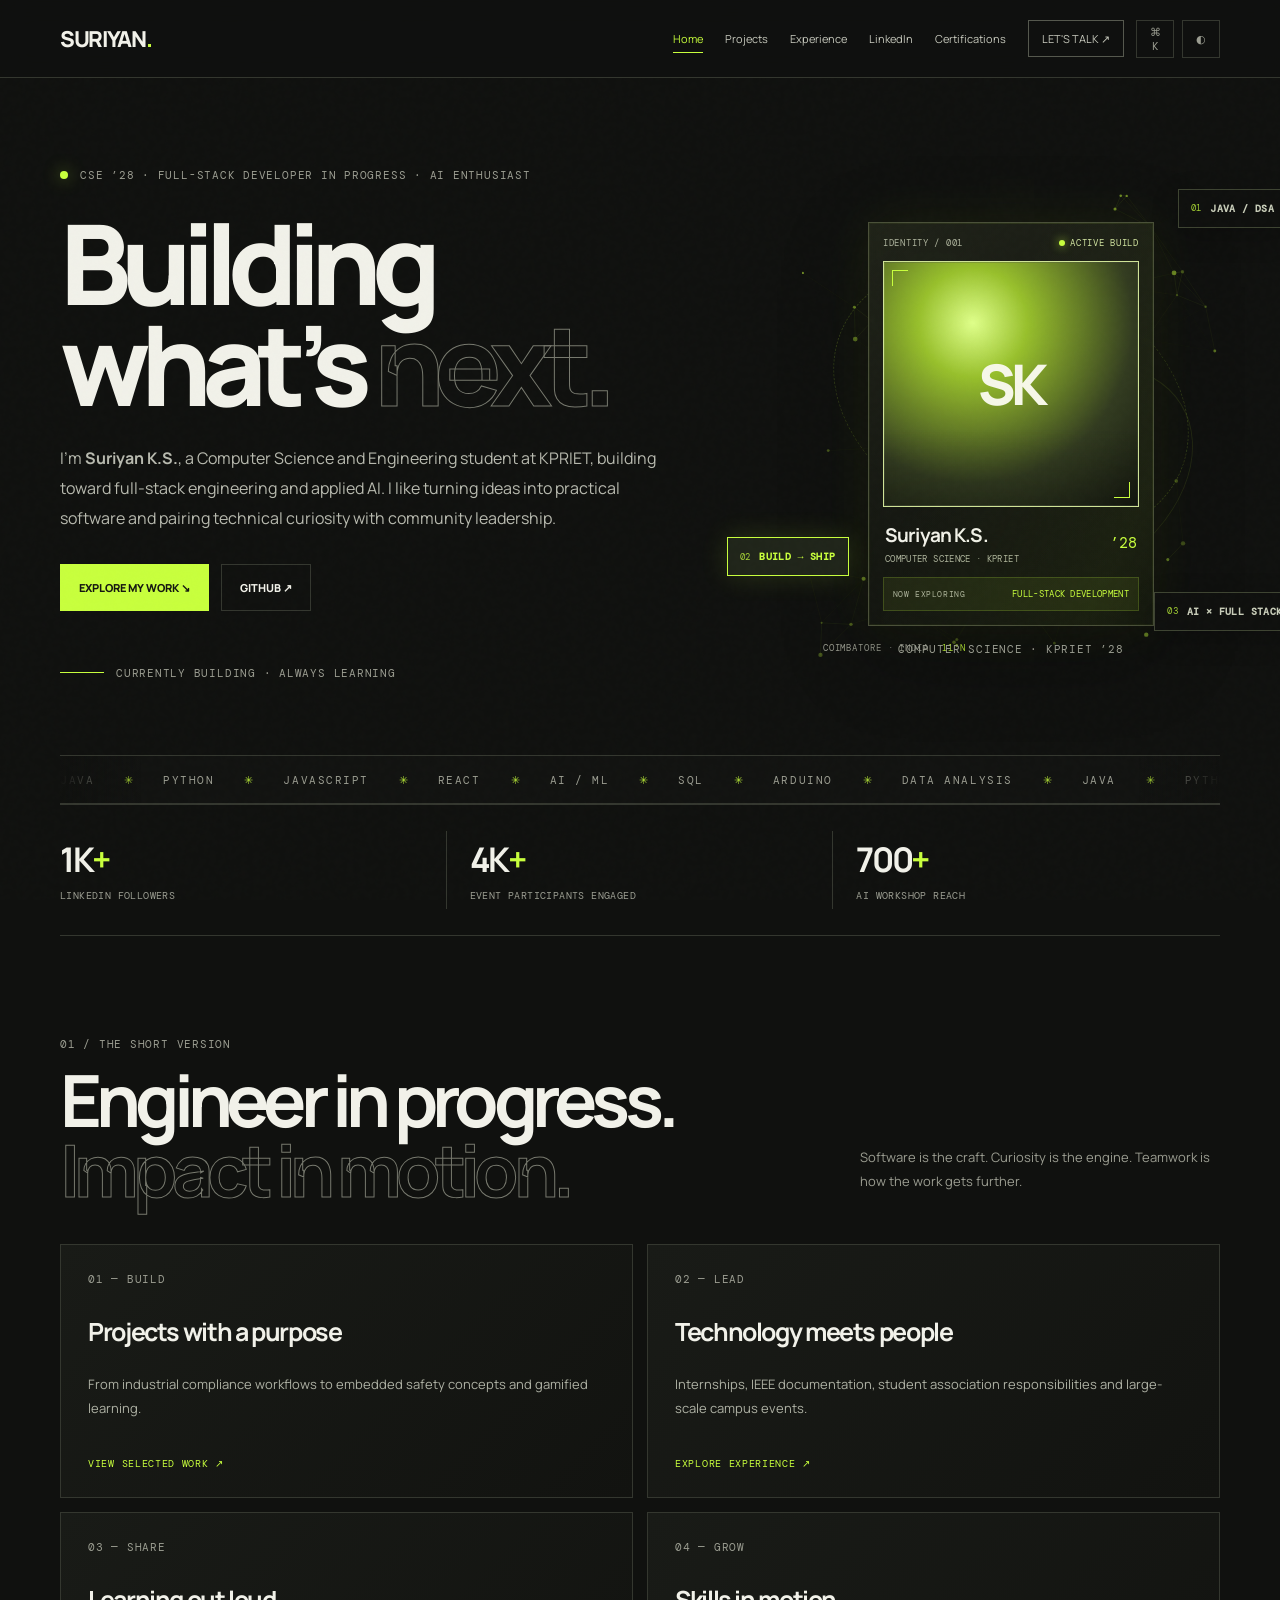
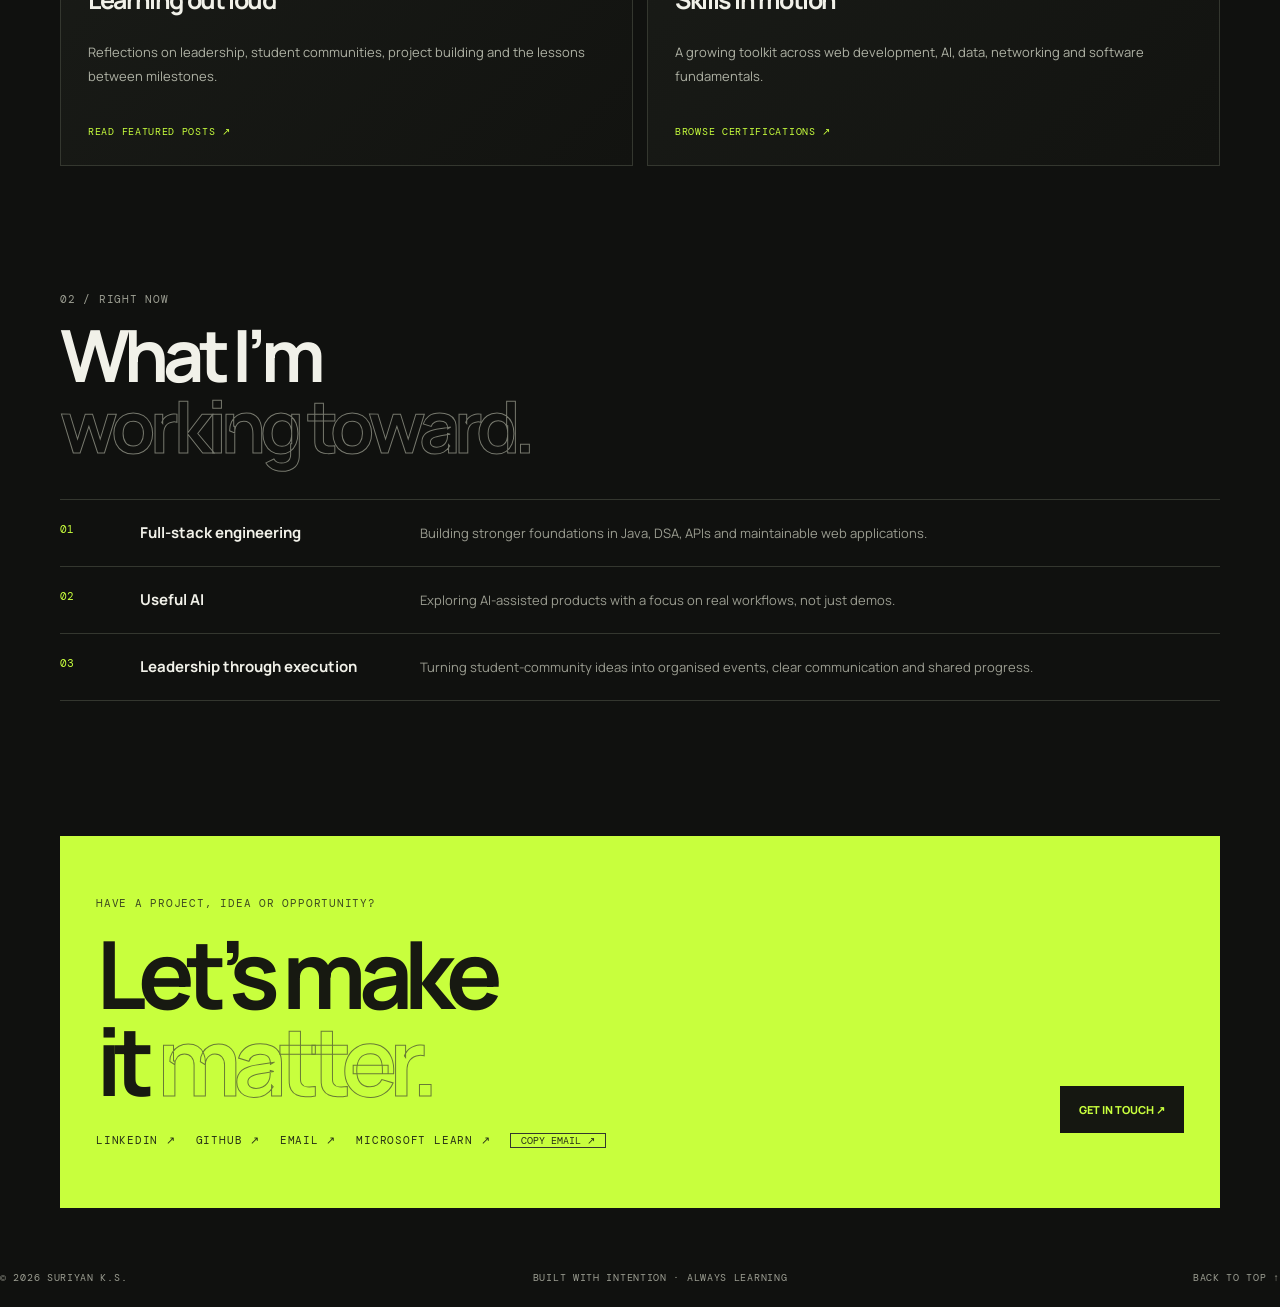
==== commit 4b3e4f8b: "Improve portfolio metadata, sharing previews and page anchors" ====
--- a/index.html
+++ b/index.html
@@ -1 +1 @@
-<!doctype html><html lang="en"><head><meta charset="utf-8"><meta name="viewport" content="width=device-width,initial-scale=1"><meta name="theme-color" content="#10110f"><meta name="description" content="Suriyan K.S. — Computer Science student, full-stack developer in progress, builder and student leader."><title>Suriyan K.S. — Building what's next.</title><link rel="stylesheet" href="assets/style.css"><script defer src="assets/main.js"></script></head><body><div class="grain"></div><header class="site-header"><a class="brand" href="index.html">SURIYAN<span>.</span></a><button class="menu-toggle" aria-label="Toggle navigation">☰</button><nav class="nav"><a class="active" href="index.html">Home</a><a href="projects.html">Projects</a><a href="experience.html">Experience</a><a href="posts.html">LinkedIn</a><a href="certifications.html">Certifications</a><a class="nav-cta" href="mailto:suriyankumaresan@gmail.com">LET'S TALK ↗</a></nav></header><main class="wrap"><section class="hero"><div class="hero-copy"><div class="eyebrow"><i></i> CSE ’28 · FULL-STACK DEVELOPER IN PROGRESS · AI ENTHUSIAST</div><h1>Building<br>what’s <em>next.</em></h1><p>I’m <strong>Suriyan K.S.</strong>, a Computer Science and Engineering student at KPRIET, building toward full-stack engineering and applied AI. I like turning ideas into practical software and pairing technical curiosity with community leadership.</p><div class="actions"><a class="button primary" href="projects.html">EXPLORE MY WORK ↘</a><a class="button" href="https://github.com/Suriyan-24" target="_blank" rel="noreferrer">GITHUB ↗</a></div><div class="hero-foot"><span class="line"></span> CURRENTLY BUILDING · ALWAYS LEARNING</div></div><div class="hero-art"><div class="profile-visual" id="profile-visual"><canvas class="hero-particles" id="hero-particles" aria-hidden="true"></canvas><div class="visual-ring visual-ring-one"></div><div class="visual-ring visual-ring-two"></div><div class="profile-panel"><div class="profile-panel-top"><span>IDENTITY / 001</span><span class="profile-live"><i></i> ACTIVE BUILD</span></div><div class="profile-photo-frame"><img class="portrait portrait-full" src="assets/suriyan-profile.jpg" data-remote-src="https://raw.githubusercontent.com/Suriyan-24/kssuriyan-portfolio/main/assets/suriyan-profile.jpg" alt="Suriyan K.S. profile photograph" loading="eager" fetchpriority="high"><span class="photo-initials" aria-hidden="true">SK</span><span class="photo-corner photo-corner-a"></span><span class="photo-corner photo-corner-b"></span></div><div class="profile-panel-bottom"><div><strong>Suriyan K.S.</strong><small>COMPUTER SCIENCE · KPRIET</small></div><span class="profile-year">’28</span></div><div class="profile-focus"><span>NOW EXPLORING</span><strong id="focus-label">FULL-STACK DEVELOPMENT</strong></div></div><button type="button" class="hero-chip chip-java" data-hero-chip="java" aria-pressed="false"><span>01</span><b>JAVA / DSA</b></button><button type="button" class="hero-chip chip-build active" data-hero-chip="web" aria-pressed="true"><span>02</span><b>BUILD → SHIP</b></button><button type="button" class="hero-chip chip-ai" data-hero-chip="ai" aria-pressed="false"><span>03</span><b>AI × FULL STACK</b></button><span class="visual-coordinate">COIMBATORE · INDIA <i>11°N</i></span></div><span class="art-caption">COMPUTER SCIENCE · KPRIET ’28</span></div></section><section class="tech-marquee" aria-label="Technology interests"><div class="marquee-track" aria-hidden="true"><span>JAVA</span><i>✳</i><span>PYTHON</span><i>✳</i><span>JAVASCRIPT</span><i>✳</i><span>REACT</span><i>✳</i><span>AI / ML</span><i>✳</i><span>SQL</span><i>✳</i><span>ARDUINO</span><i>✳</i><span>DATA ANALYSIS</span><i>✳</i><span>JAVA</span><i>✳</i><span>PYTHON</span><i>✳</i><span>JAVASCRIPT</span><i>✳</i><span>REACT</span><i>✳</i><span>AI / ML</span><i>✳</i><span>SQL</span><i>✳</i><span>ARDUINO</span><i>✳</i><span>DATA ANALYSIS</span><i>✳</i></div></section><section class="quick-stats"><div><b>1K<span>+</span></b><small>LinkedIn followers</small></div><div><b>4K<span>+</span></b><small>Event participants engaged</small></div><div><b>700<span>+</span></b><small>AI workshop reach</small></div></section><section class="section"><div class="section-head"><div><span class="kicker">01 / THE SHORT VERSION</span><h2>Engineer in progress.<br><em>Impact in motion.</em></h2></div><p>Software is the craft. Curiosity is the engine. Teamwork is how the work gets further.</p></div><div class="highlight-grid"><a class="highlight-card" href="projects.html"><span class="card-index">01 — BUILD</span><h3>Projects with a purpose</h3><p>From industrial compliance workflows to embedded safety concepts and gamified learning.</p><span class="card-link">VIEW SELECTED WORK ↗</span></a><a class="highlight-card" href="experience.html"><span class="card-index">02 — LEAD</span><h3>Technology meets people</h3><p>Internships, IEEE documentation, student association responsibilities and large-scale campus events.</p><span class="card-link">EXPLORE EXPERIENCE ↗</span></a><a class="highlight-card" href="posts.html"><span class="card-index">03 — SHARE</span><h3>Learning out loud</h3><p>Reflections on leadership, student communities, project building and the lessons between milestones.</p><span class="card-link">READ FEATURED POSTS ↗</span></a><a class="highlight-card" href="certifications.html"><span class="card-index">04 — GROW</span><h3>Skills in motion</h3><p>A growing toolkit across web development, AI, data, networking and software fundamentals.</p><span class="card-link">BROWSE CERTIFICATIONS ↗</span></a></div></section><section class="section now-section"><div class="section-head"><div><span class="kicker">02 / RIGHT NOW</span><h2>What I’m<br><em>working toward.</em></h2></div></div><div class="now-list"><div><span>01</span><strong>Full-stack engineering</strong><p>Building stronger foundations in Java, DSA, APIs and maintainable web applications.</p></div><div><span>02</span><strong>Useful AI</strong><p>Exploring AI-assisted products with a focus on real workflows, not just demos.</p></div><div><span>03</span><strong>Leadership through execution</strong><p>Turning student-community ideas into organised events, clear communication and shared progress.</p></div></div></section><section class="contact-band"><div class="kicker">HAVE A PROJECT, IDEA OR OPPORTUNITY?</div><div class="contact-row"><h2>Let’s make<br>it <em>matter.</em></h2><a class="button dark-button" href="mailto:suriyankumaresan@gmail.com">GET IN TOUCH ↗</a></div><div class="social-row"><a href="https://www.linkedin.com/in/suriyan-k-s/" target="_blank" rel="noreferrer">LINKEDIN ↗</a><a href="https://github.com/Suriyan-24" target="_blank" rel="noreferrer">GITHUB ↗</a><a href="mailto:suriyankumaresan@gmail.com">EMAIL ↗</a><a href="https://learn.microsoft.com/en-gb/users/kssuriyan-7745/" target="_blank" rel="noreferrer">MICROSOFT LEARN ↗</a></div></section></main><footer class="footer"><span>© 2026 SURIYAN K.S.</span><span>BUILT WITH INTENTION · ALWAYS LEARNING</span><a href="#top">BACK TO TOP ↑</a></footer></body></html>+<!doctype html><html lang="en"><head><meta charset="utf-8"><meta name="viewport" content="width=device-width,initial-scale=1"><meta name="theme-color" content="#10110f"><meta name="description" content="Suriyan K.S. — CSE student at KPRIET building toward full-stack engineering and applied AI, with projects, leadership, learning and contact details."><title>Suriyan K.S. — Building what's next.</title><link rel="stylesheet" href="assets/style.css"><script defer src="assets/main.js"></script><link rel="icon" type="image/svg+xml" href="data:image/svg+xml,%3Csvg xmlns='http://www.w3.org/2000/svg' viewBox='0 0 64 64'%3E%3Crect width='64' height='64' rx='14' fill='%2310110f'/%3E%3Ctext x='32' y='43' font-size='31' font-weight='800' text-anchor='middle' fill='%23c8ff3d' font-family='Arial,sans-serif'%3ESK%3C/text%3E%3C/svg%3E"><meta name="author" content="Suriyan K.S."><meta property="og:type" content="website"><meta property="og:site_name" content="Suriyan K.S. — Portfolio"><meta property="og:title" content="Suriyan K.S. — Building what's next."><meta property="og:description" content="Suriyan K.S. — CSE student at KPRIET building toward full-stack engineering and applied AI, with projects, leadership, learning and contact details."><meta property="og:image" content="https://kssuriyan-portfolio.vercel.app/assets/suriyan-profile.jpg"><meta name="twitter:card" content="summary"><meta name="twitter:title" content="Suriyan K.S. — Building what's next."><meta name="twitter:description" content="Suriyan K.S. — CSE student at KPRIET building toward full-stack engineering and applied AI, with projects, leadership, learning and contact details."></head><body id="top"><div class="grain"></div><header class="site-header"><a class="brand" href="index.html">SURIYAN<span>.</span></a><button class="menu-toggle" aria-label="Toggle navigation">☰</button><nav class="nav"><a class="active" href="index.html">Home</a><a href="projects.html">Projects</a><a href="experience.html">Experience</a><a href="posts.html">LinkedIn</a><a href="certifications.html">Certifications</a><a class="nav-cta" href="mailto:suriyankumaresan@gmail.com">LET'S TALK ↗</a></nav></header><main class="wrap"><section class="hero"><div class="hero-copy"><div class="eyebrow"><i></i> CSE ’28 · FULL-STACK DEVELOPER IN PROGRESS · AI ENTHUSIAST</div><h1>Building<br>what’s <em>next.</em></h1><p>I’m <strong>Suriyan K.S.</strong>, a Computer Science and Engineering student at KPRIET, building toward full-stack engineering and applied AI. I like turning ideas into practical software and pairing technical curiosity with community leadership.</p><div class="actions"><a class="button primary" href="projects.html">EXPLORE MY WORK ↘</a><a class="button" href="https://github.com/Suriyan-24" target="_blank" rel="noreferrer">GITHUB ↗</a></div><div class="hero-foot"><span class="line"></span> CURRENTLY BUILDING · ALWAYS LEARNING</div></div><div class="hero-art"><div class="profile-visual" id="profile-visual"><canvas class="hero-particles" id="hero-particles" aria-hidden="true"></canvas><div class="visual-ring visual-ring-one"></div><div class="visual-ring visual-ring-two"></div><div class="profile-panel"><div class="profile-panel-top"><span>IDENTITY / 001</span><span class="profile-live"><i></i> ACTIVE BUILD</span></div><div class="profile-photo-frame"><img class="portrait portrait-full" src="assets/suriyan-profile.jpg" data-remote-src="https://raw.githubusercontent.com/Suriyan-24/kssuriyan-portfolio/main/assets/suriyan-profile.jpg" alt="Suriyan K.S. profile photograph" loading="eager" fetchpriority="high"><span class="photo-initials" aria-hidden="true">SK</span><span class="photo-corner photo-corner-a"></span><span class="photo-corner photo-corner-b"></span></div><div class="profile-panel-bottom"><div><strong>Suriyan K.S.</strong><small>COMPUTER SCIENCE · KPRIET</small></div><span class="profile-year">’28</span></div><div class="profile-focus"><span>NOW EXPLORING</span><strong id="focus-label">FULL-STACK DEVELOPMENT</strong></div></div><button type="button" class="hero-chip chip-java" data-hero-chip="java" aria-pressed="false"><span>01</span><b>JAVA / DSA</b></button><button type="button" class="hero-chip chip-build active" data-hero-chip="web" aria-pressed="true"><span>02</span><b>BUILD → SHIP</b></button><button type="button" class="hero-chip chip-ai" data-hero-chip="ai" aria-pressed="false"><span>03</span><b>AI × FULL STACK</b></button><span class="visual-coordinate">COIMBATORE · INDIA <i>11°N</i></span></div><span class="art-caption">COMPUTER SCIENCE · KPRIET ’28</span></div></section><section class="tech-marquee" aria-label="Technology interests"><div class="marquee-track" aria-hidden="true"><span>JAVA</span><i>✳</i><span>PYTHON</span><i>✳</i><span>JAVASCRIPT</span><i>✳</i><span>REACT</span><i>✳</i><span>AI / ML</span><i>✳</i><span>SQL</span><i>✳</i><span>ARDUINO</span><i>✳</i><span>DATA ANALYSIS</span><i>✳</i><span>JAVA</span><i>✳</i><span>PYTHON</span><i>✳</i><span>JAVASCRIPT</span><i>✳</i><span>REACT</span><i>✳</i><span>AI / ML</span><i>✳</i><span>SQL</span><i>✳</i><span>ARDUINO</span><i>✳</i><span>DATA ANALYSIS</span><i>✳</i></div></section><section class="quick-stats"><div><b>1K<span>+</span></b><small>LinkedIn followers</small></div><div><b>4K<span>+</span></b><small>Event participants engaged</small></div><div><b>700<span>+</span></b><small>AI workshop reach</small></div></section><section class="section"><div class="section-head"><div><span class="kicker">01 / THE SHORT VERSION</span><h2>Engineer in progress.<br><em>Impact in motion.</em></h2></div><p>Software is the craft. Curiosity is the engine. Teamwork is how the work gets further.</p></div><div class="highlight-grid"><a class="highlight-card" href="projects.html"><span class="card-index">01 — BUILD</span><h3>Projects with a purpose</h3><p>From industrial compliance workflows to embedded safety concepts and gamified learning.</p><span class="card-link">VIEW SELECTED WORK ↗</span></a><a class="highlight-card" href="experience.html"><span class="card-index">02 — LEAD</span><h3>Technology meets people</h3><p>Internships, IEEE documentation, student association responsibilities and large-scale campus events.</p><span class="card-link">EXPLORE EXPERIENCE ↗</span></a><a class="highlight-card" href="posts.html"><span class="card-index">03 — SHARE</span><h3>Learning out loud</h3><p>Reflections on leadership, student communities, project building and the lessons between milestones.</p><span class="card-link">READ FEATURED POSTS ↗</span></a><a class="highlight-card" href="certifications.html"><span class="card-index">04 — GROW</span><h3>Skills in motion</h3><p>A growing toolkit across web development, AI, data, networking and software fundamentals.</p><span class="card-link">BROWSE CERTIFICATIONS ↗</span></a></div></section><section class="section now-section"><div class="section-head"><div><span class="kicker">02 / RIGHT NOW</span><h2>What I’m<br><em>working toward.</em></h2></div></div><div class="now-list"><div><span>01</span><strong>Full-stack engineering</strong><p>Building stronger foundations in Java, DSA, APIs and maintainable web applications.</p></div><div><span>02</span><strong>Useful AI</strong><p>Exploring AI-assisted products with a focus on real workflows, not just demos.</p></div><div><span>03</span><strong>Leadership through execution</strong><p>Turning student-community ideas into organised events, clear communication and shared progress.</p></div></div></section><section class="contact-band"><div class="kicker">HAVE A PROJECT, IDEA OR OPPORTUNITY?</div><div class="contact-row"><h2>Let’s make<br>it <em>matter.</em></h2><a class="button dark-button" href="mailto:suriyankumaresan@gmail.com">GET IN TOUCH ↗</a></div><div class="social-row"><a href="https://www.linkedin.com/in/suriyan-k-s/" target="_blank" rel="noreferrer">LINKEDIN ↗</a><a href="https://github.com/Suriyan-24" target="_blank" rel="noreferrer">GITHUB ↗</a><a href="mailto:suriyankumaresan@gmail.com">EMAIL ↗</a><a href="https://learn.microsoft.com/en-gb/users/kssuriyan-7745/" target="_blank" rel="noreferrer">MICROSOFT LEARN ↗</a></div></section></main><footer class="footer"><span>© 2026 SURIYAN K.S.</span><span>BUILT WITH INTENTION · ALWAYS LEARNING</span><a href="#top">BACK TO TOP ↑</a></footer></body></html>
--- a/assets/style.css
+++ b/assets/style.css
@@ -1,4 +1,4 @@
-@import url('https://fonts.googleapis.com/css2?family=DM+Mono:wght@400;500&family=Manrope:wght@400;500;600;700;800&display=swap');:root{--bg:#10110f;--panel:#181a17;--ink:#f1f1e9;--muted:#9b9d91;--lime:#c8ff3d;--line:#34372f;--mono:'DM Mono',monospace;--sans:'Manrope',sans-serif}*{box-sizing:border-box}html{scroll-behavior:smooth;scroll-padding-top:95px}body{margin:0;background:var(--bg);color:var(--ink);font-family:var(--sans);overflow-x:hidden}a{color:inherit;text-decoration:none}.grain{position:fixed;inset:0;pointer-events:none;z-index:5;opacity:.035;background-image:url("data:image/svg+xml,%3Csvg viewBox='0 0 180 180' xmlns='http://www.w3.org/2000/svg'%3E%3Cfilter id='n'%3E%3CfeTurbulence type='fractalNoise' baseFrequency='.8' numOctaves='4' stitchTiles='stitch'/%3E%3C/filter%3E%3Crect width='100%25' height='100%25' filter='url(%23n)' opacity='.45'/%3E%3C/svg%3E")} .wrap{width:min(1160px,calc(100% - 48px));margin:auto}.site-header{height:78px;padding:0 max(24px,calc((100vw - 1160px)/2));display:flex;align-items:center;justify-content:space-between;border-bottom:1px solid var(--line);position:sticky;top:0;background:#10110fee;backdrop-filter:blur(14px);z-index:10}.brand{font-weight:800;letter-spacing:-.06em;font-size:22px}.brand span,.lime{color:var(--lime)}.nav{display:flex;gap:22px;align-items:center;font-size:11px;color:#c7c9bd}.nav a:hover,.nav a.active{color:var(--lime)}.nav-cta{border:1px solid #55584e;padding:10px 13px}.menu-toggle{display:none;background:none;color:var(--lime);border:1px solid var(--line);padding:8px}.eyebrow,.kicker,.mono,.card-index,.card-link,.orbit-label,.art-caption,.hero-foot,.footer,.social-row,.job-date,.job-type,.tag,.section-number{font:11px var(--mono);letter-spacing:.07em;text-transform:uppercase;color:var(--muted)}.eyebrow{display:flex;align-items:center;gap:12px;margin-bottom:30px}.eyebrow i{width:8px;height:8px;background:var(--lime);border-radius:50%;box-shadow:0 0 16px #c8ff3d80}.hero{min-height:660px;padding:90px 0 75px;display:grid;grid-template-columns:1.25fr .75fr;gap:45px;align-items:center}.hero h1{font-size:clamp(60px,8.7vw,118px);line-height:.91;letter-spacing:-.09em;margin:0 0 28px;font-weight:800}.hero h1 em,.section-head h2 em,.contact-row h2 em{font-style:normal;color:transparent;-webkit-text-stroke:1px #77796e}.hero p{max-width:600px;font-size:16px;line-height:1.9;color:#b8baaf}.actions{display:flex;gap:12px;flex-wrap:wrap;margin-top:30px}.button{display:inline-flex;align-items:center;gap:14px;padding:15px 18px;font-size:11px;font-weight:800;border:1px solid var(--line);transition:.2s}.button.primary{background:var(--lime);color:#151711;border-color:var(--lime)}.button:hover{transform:translateY(-3px);border-color:var(--lime)}.hero-foot{display:flex;align-items:center;gap:12px;margin-top:55px}.line{height:1px;width:44px;background:var(--lime)}.hero-art{min-height:390px;display:grid;place-items:center;position:relative}.orbit{width:min(330px,76vw);aspect-ratio:1;border:1px solid #3c4131;border-radius:50%;position:relative;display:grid;place-items:center;background:radial-gradient(circle at 45% 40%,#c8ff3d14,transparent 65%)}.orbit-ring{position:absolute;inset:25px;border:1px dashed #454a39;border-radius:50%;animation:spin 35s linear infinite}.ring2{inset:54px;border-style:solid;animation-direction:reverse;animation-duration:25s}.ring3{inset:-14px;border-style:dotted;animation-duration:50s}.portrait{width:132px;height:132px;border-radius:50%;object-fit:cover;object-position:center top;background:var(--lime);border:5px solid var(--lime);box-shadow:0 0 70px #c8ff3d25;z-index:1}.portrait-full{width:clamp(170px,18vw,224px);height:clamp(220px,25vw,285px);border-radius:46% 46% 18% 18%;object-fit:cover;object-position:center 22%;border-width:4px;box-shadow:0 0 75px #c8ff3d20}.orbit:has(.portrait-full){border-radius:46% 46% 22% 22%;width:min(350px,78vw);aspect-ratio: .88}.orbit:has(.portrait-full) .orbit-ring{border-radius:46% 46% 22% 22%}.orbit:has(.portrait-full) .portrait-fallback{border-radius:50%}.orbit-label{position:absolute;background:var(--bg);padding:9px 10px;border:1px solid var(--line);color:#d5d8c8;font-size:10px;letter-spacing:.03em}.label1{top:12%;right:-4%}.label2{bottom:24%;left:-12%}.label3{bottom:7%;right:5%}.art-caption{position:absolute;bottom:0}.quick-stats{border-top:1px solid var(--line);border-bottom:1px solid var(--line);display:grid;grid-template-columns:repeat(4,1fr);padding:26px 0}.quick-stats>div{padding:5px 23px;border-right:1px solid var(--line)}.quick-stats>div:first-child{padding-left:0}.quick-stats>div:last-child{border:0}.quick-stats b{font-size:34px;letter-spacing:-.07em;display:block}.quick-stats b span{color:var(--lime)}.quick-stats small{font:10px var(--mono);text-transform:uppercase;letter-spacing:.04em;color:var(--muted)}.section{padding:95px 0}.section-head{display:flex;justify-content:space-between;align-items:end;gap:30px;margin-bottom:38px}.section-head h2,.page-hero h1{font-size:clamp(43px,6vw,72px);letter-spacing:-.08em;line-height:.98;margin:12px 0 0}.section-head>p{max-width:360px;color:var(--muted);font-size:13px;line-height:1.85}.highlight-grid,.project-grid,.cert-grid,.post-grid{display:grid;grid-template-columns:repeat(2,1fr);gap:14px}.highlight-card,.project-card,.cert-card,.post-card,.lead-card{background:linear-gradient(135deg,#191b17,#121310);border:1px solid var(--line);padding:27px;transition:.25s;display:flex;flex-direction:column;min-height:230px}.highlight-card:hover,.project-card:hover,.cert-card:hover,.post-card:hover,.lead-card:hover{border-color:#8cae3a;transform:translateY(-4px)}.highlight-card h3,.project-card h3,.cert-card h3,.post-card h3,.lead-card h3{font-size:25px;letter-spacing:-.055em;margin:28px 0 10px}.highlight-card p,.project-card p,.cert-card p,.post-card p,.lead-card p{font-size:13px;color:#aeb1a4;line-height:1.85}.card-link{color:var(--lime);margin-top:auto;padding-top:24px;font-size:10px}.now-section{padding-top:25px}.now-list{border-top:1px solid var(--line)}.now-list>div{display:grid;grid-template-columns:60px 260px 1fr;gap:20px;align-items:start;padding:22px 0;border-bottom:1px solid var(--line)}.now-list span{font:11px var(--mono);color:var(--lime)}.now-list strong{font-size:15px}.now-list p{margin:0;color:var(--muted);font-size:13px;line-height:1.7}.page-hero{padding:85px 0 50px;border-bottom:1px solid var(--line);margin-bottom:42px}.page-hero h1{font-size:clamp(52px,8vw,94px);max-width:900px}.page-hero p{max-width:650px;color:var(--muted);font-size:15px;line-height:1.9}.page-hero .kicker{color:var(--lime)}.project-card{min-height:295px;position:relative;overflow:hidden}.project-card .project-top{display:flex;justify-content:space-between;align-items:center}.project-number{font:11px var(--mono);color:var(--muted)}.project-symbol{width:44px;height:44px;border:1px solid #4b5140;color:var(--lime);display:grid;place-items:center;font-size:22px}.project-card h3{margin:35px 0 8px}.tags{display:flex;gap:7px;flex-wrap:wrap;margin-top:auto;padding-top:18px}.tag{border:1px solid #42463a;padding:7px 9px;color:#d0d2c7;font-size:9px}.project-links{display:flex;gap:12px;flex-wrap:wrap;margin-top:18px}.project-links a{font:10px var(--mono);color:var(--lime);border-bottom:1px solid #687b36;padding-bottom:3px}.timeline{border-top:1px solid var(--line)}.job{display:grid;grid-template-columns:170px 1fr 120px;gap:24px;padding:26px 0;border-bottom:1px solid var(--line)}.job-date,.job-type{padding-top:7px}.job h3{font-size:20px;margin:0 0 7px;letter-spacing:-.04em}.job .org{font-size:12px;color:var(--lime)}.job p{font-size:13px;color:var(--muted);line-height:1.8;max-width:700px}.job-type{text-align:right;font-size:10px}.lead-grid{display:grid;grid-template-columns:1fr 1fr;gap:14px;margin-top:35px}.lead-card{min-height:220px}.lead-card .metric{font-size:39px;font-weight:800;letter-spacing:-.08em;color:var(--lime);margin-top:20px}.lead-card h3{margin:14px 0 4px}.post-card{min-height:285px}.post-card .post-meta{font:10px var(--mono);color:var(--lime);text-transform:uppercase}.post-card h3{font-size:22px;margin:24px 0 8px}.post-note{color:var(--muted);font-size:12px;line-height:1.7;margin-top:auto;padding-top:18px}.cert-card{min-height:165px}.cert-card h3{font-size:17px;margin:17px 0 7px}.cert-card p{margin:0}.cert-group{margin:40px 0 18px;color:var(--lime);font:12px var(--mono);text-transform:uppercase;letter-spacing:.1em}.contact-band{background:var(--lime);color:#171911;padding:60px 36px;margin:40px 0}.contact-band .kicker{color:#3e4b20}.contact-row{display:flex;justify-content:space-between;align-items:end;gap:25px}.contact-row h2{font-size:clamp(50px,8vw,94px);letter-spacing:-.09em;line-height:.92;margin:20px 0 30px}.contact-row h2 em{-webkit-text-stroke-color:#687b36}.dark-button{background:#151711;color:var(--lime);border-color:#151711}.social-row{display:flex;gap:20px;flex-wrap:wrap;color:#273116}.social-row a:hover{text-decoration:underline}.footer{padding:23px 0;display:flex;justify-content:space-between;gap:15px;font-size:10px}.footer a:hover{color:var(--lime)}.reveal{opacity:0;transform:translateY(18px);transition:opacity .6s ease,transform .6s ease}.reveal.visible{opacity:1;transform:none}@keyframes spin{to{transform:rotate(360deg)}}@media(max-width:800px){.hero{grid-template-columns:1fr;padding-top:65px}.hero-art{min-height:360px}.quick-stats{grid-template-columns:repeat(2,1fr);gap:18px}.quick-stats>div:nth-child(2){border:0}.quick-stats>div:nth-child(3){padding-left:0}.section{padding:70px 0}.section-head{align-items:start;flex-direction:column}.job{grid-template-columns:1fr;gap:8px}.job-type{text-align:left}.nav{gap:13px}.nav a:not(.nav-cta){display:none}.menu-toggle{display:block}.nav.open{position:absolute;top:77px;left:0;right:0;padding:20px 24px;background:#10110f;display:flex;flex-direction:column;align-items:stretch;border-bottom:1px solid var(--line)}.nav.open a{display:block;padding:8px}.now-list>div{grid-template-columns:35px 1fr}.now-list p{grid-column:2}.contact-row{align-items:start;flex-direction:column}}@media(max-width:540px){.wrap{width:calc(100% - 32px)}.site-header{height:68px;padding:0 16px}.nav.open{top:67px}.hero h1{font-size:clamp(56px,16vw,85px)}.hero p{font-size:15px}.highlight-grid,.project-grid,.cert-grid,.post-grid,.lead-grid{grid-template-columns:1fr}.quick-stats>div{padding:5px 12px}.quick-stats b{font-size:29px}.section-head h2{font-size:47px}.contact-band{padding:42px 22px;margin:20px 0}.footer{flex-direction:column}.page-hero{padding-top:60px}.project-card{min-height:275px}}@media(prefers-reduced-motion:reduce){*,*:before,*:after{scroll-behavior:auto!important;animation:none!important;transition:none!important}}
+@import url('https://fonts.googleapis.com/css2?family=DM+Mono:wght@400;500&family=Manrope:wght@400;500;600;700;800&display=swap');:root{--bg:#10110f;--panel:#181a17;--ink:#f1f1e9;--muted:#9b9d91;--lime:#c8ff3d;--line:#34372f;--mono:'DM Mono',monospace;--sans:'Manrope',sans-serif}*{box-sizing:border-box}html{scroll-behavior:smooth;scroll-padding-top:95px}body{margin:0;background:var(--bg);color:var(--ink);font-family:var(--sans);overflow-x:hidden}a{color:inherit;text-decoration:none}.grain{position:fixed;inset:0;pointer-events:none;z-index:5;opacity:.035;background-image:url("data:image/svg+xml,%3Csvg viewBox='0 0 180 180' xmlns='http://www.w3.org/2000/svg'%3E%3Cfilter id='n'%3E%3CfeTurbulence type='fractalNoise' baseFrequency='.8' numOctaves='4' stitchTiles='stitch'/%3E%3C/filter%3E%3Crect width='100%25' height='100%25' filter='url(%23n)' opacity='.45'/%3E%3C/svg%3E")} .wrap{width:min(1160px,calc(100% - 48px));margin:auto}.site-header{height:78px;padding:0 max(24px,calc((100vw - 1160px)/2));display:flex;align-items:center;justify-content:space-between;border-bottom:1px solid var(--line);position:sticky;top:0;background:#10110fee;backdrop-filter:blur(14px);z-index:10}.brand{font-weight:800;letter-spacing:-.06em;font-size:22px}.brand span,.lime{color:var(--lime)}.nav{display:flex;gap:22px;align-items:center;font-size:11px;color:#c7c9bd}.nav a:hover,.nav a.active{color:var(--lime)}.nav-cta{border:1px solid #55584e;padding:10px 13px}.menu-toggle{display:none;background:none;color:var(--lime);border:1px solid var(--line);padding:8px}.eyebrow,.kicker,.mono,.card-index,.card-link,.orbit-label,.art-caption,.hero-foot,.footer,.social-row,.job-date,.job-type,.tag,.section-number{font:11px var(--mono);letter-spacing:.07em;text-transform:uppercase;color:var(--muted)}.eyebrow{display:flex;align-items:center;gap:12px;margin-bottom:30px}.eyebrow i{width:8px;height:8px;background:var(--lime);border-radius:50%;box-shadow:0 0 16px #c8ff3d80}.hero{min-height:660px;padding:90px 0 75px;display:grid;grid-template-columns:1.25fr .75fr;gap:45px;align-items:center}.hero h1{font-size:clamp(60px,8.7vw,118px);line-height:.91;letter-spacing:-.09em;margin:0 0 28px;font-weight:800}.hero h1 em,.section-head h2 em,.contact-row h2 em{font-style:normal;color:transparent;-webkit-text-stroke:1px #77796e}.hero p{max-width:600px;font-size:16px;line-height:1.9;color:#b8baaf}.actions{display:flex;gap:12px;flex-wrap:wrap;margin-top:30px}.button{display:inline-flex;align-items:center;gap:14px;padding:15px 18px;font-size:11px;font-weight:800;border:1px solid var(--line);transition:.2s}.button.primary{background:var(--lime);color:#151711;border-color:var(--lime)}.button:hover{transform:translateY(-3px);border-color:var(--lime)}.hero-foot{display:flex;align-items:center;gap:12px;margin-top:55px}.line{height:1px;width:44px;background:var(--lime)}.hero-art{min-height:390px;display:grid;place-items:center;position:relative}.orbit{width:min(330px,76vw);aspect-ratio:1;border:1px solid #3c4131;border-radius:50%;position:relative;display:grid;place-items:center;background:radial-gradient(circle at 45% 40%,#c8ff3d14,transparent 65%)}.orbit-ring{position:absolute;inset:25px;border:1px dashed #454a39;border-radius:50%;animation:spin 35s linear infinite}.ring2{inset:54px;border-style:solid;animation-direction:reverse;animation-duration:25s}.ring3{inset:-14px;border-style:dotted;animation-duration:50s}.portrait{width:132px;height:132px;border-radius:50%;object-fit:cover;object-position:center top;background:var(--lime);border:5px solid var(--lime);box-shadow:0 0 70px #c8ff3d25;z-index:1}.portrait-full{width:clamp(170px,18vw,224px);height:clamp(220px,25vw,285px);border-radius:46% 46% 18% 18%;object-fit:cover;object-position:center 22%;border-width:4px;box-shadow:0 0 75px #c8ff3d20}.orbit:has(.portrait-full){border-radius:46% 46% 22% 22%;width:min(350px,78vw);aspect-ratio: .88}.orbit:has(.portrait-full) .orbit-ring{border-radius:46% 46% 22% 22%}.orbit:has(.portrait-full) .portrait-fallback{border-radius:50%}.orbit-label{position:absolute;background:var(--bg);padding:9px 10px;border:1px solid var(--line);color:#d5d8c8;font-size:10px;letter-spacing:.03em}.label1{top:12%;right:-4%}.label2{bottom:24%;left:-12%}.label3{bottom:7%;right:5%}.art-caption{position:absolute;bottom:0}.quick-stats{border-top:1px solid var(--line);border-bottom:1px solid var(--line);display:grid;grid-template-columns:repeat(3,minmax(0,1fr));padding:26px 0}.quick-stats>div{padding:5px 23px;border-right:1px solid var(--line)}.quick-stats>div:first-child{padding-left:0}.quick-stats>div:last-child{border:0}.quick-stats b{font-size:34px;letter-spacing:-.07em;display:block}.quick-stats b span{color:var(--lime)}.quick-stats small{font:10px var(--mono);text-transform:uppercase;letter-spacing:.04em;color:var(--muted)}.section{padding:95px 0}.section-head{display:flex;justify-content:space-between;align-items:end;gap:30px;margin-bottom:38px}.section-head h2,.page-hero h1{font-size:clamp(43px,6vw,72px);letter-spacing:-.08em;line-height:.98;margin:12px 0 0}.section-head>p{max-width:360px;color:var(--muted);font-size:13px;line-height:1.85}.highlight-grid,.project-grid,.cert-grid,.post-grid{display:grid;grid-template-columns:repeat(2,1fr);gap:14px}.highlight-card,.project-card,.cert-card,.post-card,.lead-card{background:linear-gradient(135deg,#191b17,#121310);border:1px solid var(--line);padding:27px;transition:.25s;display:flex;flex-direction:column;min-height:230px}.highlight-card:hover,.project-card:hover,.cert-card:hover,.post-card:hover,.lead-card:hover{border-color:#8cae3a;transform:translateY(-4px)}.highlight-card h3,.project-card h3,.cert-card h3,.post-card h3,.lead-card h3{font-size:25px;letter-spacing:-.055em;margin:28px 0 10px}.highlight-card p,.project-card p,.cert-card p,.post-card p,.lead-card p{font-size:13px;color:#aeb1a4;line-height:1.85}.card-link{color:var(--lime);margin-top:auto;padding-top:24px;font-size:10px}.now-section{padding-top:25px}.now-list{border-top:1px solid var(--line)}.now-list>div{display:grid;grid-template-columns:60px 260px 1fr;gap:20px;align-items:start;padding:22px 0;border-bottom:1px solid var(--line)}.now-list span{font:11px var(--mono);color:var(--lime)}.now-list strong{font-size:15px}.now-list p{margin:0;color:var(--muted);font-size:13px;line-height:1.7}.page-hero{padding:85px 0 50px;border-bottom:1px solid var(--line);margin-bottom:42px}.page-hero h1{font-size:clamp(52px,8vw,94px);max-width:900px}.page-hero p{max-width:650px;color:var(--muted);font-size:15px;line-height:1.9}.page-hero .kicker{color:var(--lime)}.project-card{min-height:295px;position:relative;overflow:hidden}.project-card .project-top{display:flex;justify-content:space-between;align-items:center}.project-number{font:11px var(--mono);color:var(--muted)}.project-symbol{width:44px;height:44px;border:1px solid #4b5140;color:var(--lime);display:grid;place-items:center;font-size:22px}.project-card h3{margin:35px 0 8px}.tags{display:flex;gap:7px;flex-wrap:wrap;margin-top:auto;padding-top:18px}.tag{border:1px solid #42463a;padding:7px 9px;color:#d0d2c7;font-size:9px}.project-links{display:flex;gap:12px;flex-wrap:wrap;margin-top:18px}.project-links a{font:10px var(--mono);color:var(--lime);border-bottom:1px solid #687b36;padding-bottom:3px}.timeline{border-top:1px solid var(--line)}.job{display:grid;grid-template-columns:170px 1fr 120px;gap:24px;padding:26px 0;border-bottom:1px solid var(--line)}.job-date,.job-type{padding-top:7px}.job h3{font-size:20px;margin:0 0 7px;letter-spacing:-.04em}.job .org{font-size:12px;color:var(--lime)}.job p{font-size:13px;color:var(--muted);line-height:1.8;max-width:700px}.job-type{text-align:right;font-size:10px}.lead-grid{display:grid;grid-template-columns:1fr 1fr;gap:14px;margin-top:35px}.lead-card{min-height:220px}.lead-card .metric{font-size:39px;font-weight:800;letter-spacing:-.08em;color:var(--lime);margin-top:20px}.lead-card h3{margin:14px 0 4px}.post-card{min-height:285px}.post-card .post-meta{font:10px var(--mono);color:var(--lime);text-transform:uppercase}.post-card h3{font-size:22px;margin:24px 0 8px}.post-note{color:var(--muted);font-size:12px;line-height:1.7;margin-top:auto;padding-top:18px}.cert-card{min-height:165px}.cert-card h3{font-size:17px;margin:17px 0 7px}.cert-card p{margin:0}.cert-group{margin:40px 0 18px;color:var(--lime);font:12px var(--mono);text-transform:uppercase;letter-spacing:.1em}.contact-band{background:var(--lime);color:#171911;padding:60px 36px;margin:40px 0}.contact-band .kicker{color:#3e4b20}.contact-row{display:flex;justify-content:space-between;align-items:end;gap:25px}.contact-row h2{font-size:clamp(50px,8vw,94px);letter-spacing:-.09em;line-height:.92;margin:20px 0 30px}.contact-row h2 em{-webkit-text-stroke-color:#687b36}.dark-button{background:#151711;color:var(--lime);border-color:#151711}.social-row{display:flex;gap:20px;flex-wrap:wrap;color:#273116}.social-row a:hover{text-decoration:underline}.footer{padding:23px 0;display:flex;justify-content:space-between;gap:15px;font-size:10px}.footer a:hover{color:var(--lime)}.reveal{opacity:0;transform:translateY(18px);transition:opacity .6s ease,transform .6s ease}.reveal.visible{opacity:1;transform:none}@keyframes spin{to{transform:rotate(360deg)}}@media(max-width:800px){.hero{grid-template-columns:1fr;padding-top:65px}.hero-art{min-height:360px}.quick-stats{grid-template-columns:repeat(2,1fr);gap:18px}.quick-stats>div:nth-child(2){border:0}.quick-stats>div:nth-child(3){padding-left:0}.section{padding:70px 0}.section-head{align-items:start;flex-direction:column}.job{grid-template-columns:1fr;gap:8px}.job-type{text-align:left}.nav{gap:13px}.nav a:not(.nav-cta){display:none}.menu-toggle{display:block}.nav.open{position:absolute;top:77px;left:0;right:0;padding:20px 24px;background:#10110f;display:flex;flex-direction:column;align-items:stretch;border-bottom:1px solid var(--line)}.nav.open a{display:block;padding:8px}.now-list>div{grid-template-columns:35px 1fr}.now-list p{grid-column:2}.contact-row{align-items:start;flex-direction:column}}@media(max-width:540px){.wrap{width:calc(100% - 32px)}.site-header{height:68px;padding:0 16px}.nav.open{top:67px}.hero h1{font-size:clamp(56px,16vw,85px)}.hero p{font-size:15px}.highlight-grid,.project-grid,.cert-grid,.post-grid,.lead-grid{grid-template-columns:1fr}.quick-stats>div{padding:5px 12px}.quick-stats b{font-size:29px}.section-head h2{font-size:47px}.contact-band{padding:42px 22px;margin:20px 0}.footer{flex-direction:column}.page-hero{padding-top:60px}.project-card{min-height:275px}}@media(prefers-reduced-motion:reduce){*,*:before,*:after{scroll-behavior:auto!important;animation:none!important;transition:none!important}}
 
 /* Resilient animated portrait fallback: keeps the hero intentional if the photo fails. */
 .orbit.portrait-fallback::after{content:'SK';position:absolute;width:132px;height:132px;display:grid;place-items:center;border-radius:50%;border:5px solid var(--lime);background:radial-gradient(circle at 32% 25%,#dfff8a 0,#9ac52c 23%,#20251a 65%,#10110f 100%);color:#f5f7e9;font-size:42px;font-weight:800;letter-spacing:-.09em;text-shadow:0 3px 20px #0009;box-shadow:0 0 70px #c8ff3d30;z-index:1;animation:portraitPulse 4s ease-in-out infinite}.orbit.portrait-fallback .portrait{display:none}@keyframes portraitPulse{0%,100%{transform:scale(1);box-shadow:0 0 42px #c8ff3d22}50%{transform:scale(1.035);box-shadow:0 0 78px #c8ff3d50}}@media(prefers-reduced-motion:reduce){.orbit.portrait-fallback::after{animation:none}}
@@ -211,3 +211,189 @@
 @media(max-width:540px){.hero-art{min-height:405px}.profile-visual{height:410px;width:100%}.profile-panel{width:248px;max-width:76%;padding:11px}.profile-photo-frame{height:215px}.profile-panel-bottom strong{font-size:17px}.profile-focus span{font-size:7px}.profile-focus strong{font-size:8px}.hero-chip{min-height:35px;padding:8px 9px;font-size:8px}.chip-java{right:-1%;top:7%}.chip-build{left:-1%;bottom:18%}.chip-ai{right:-1%;bottom:5%}.visual-coordinate{font-size:8px;bottom:0}.marquee-track{gap:22px;animation-duration:26s}}
 @media(hover:none),(pointer:coarse){.profile-panel{transform:none!important}.visual-ring-one,.visual-ring-two{animation:none}.hero-chip:hover{transform:none}}
 @media(prefers-reduced-motion:reduce){.profile-live i{animation:none}.visual-ring-one,.visual-ring-two,.marquee-track{animation:none}.tech-marquee{overflow:auto}.page-leaving .page-curtain{animation:none}.hero-chip,.profile-panel,.profile-photo-frame .portrait{transition:none}}
+
+/* Final layout tune: keep hero chips outside the portrait on wide and narrow screens. */
+.chip-java{right:-12%;top:9%}
+.chip-build{left:-13%;bottom:19%}
+.chip-ai{right:-12%;bottom:7%}
+.profile-panel{z-index:2}
+.profile-photo-frame{isolation:isolate}
+.profile-photo-frame .portrait{position:relative}
+.profile-panel::before{content:"";position:absolute;inset:0;pointer-events:none;border:1px solid rgba(var(--glow-rgb),.05);background:linear-gradient(115deg,transparent 20%,rgba(var(--glow-rgb),.055) 48%,transparent 72%);background-size:220% 100%;background-position:180% 0;transition:background-position .65s ease}
+.profile-panel:hover::before{background-position:-80% 0}
+.site-header .nav a{position:relative}
+.site-header .nav a:not(.nav-cta)::after{content:"";position:absolute;left:0;right:0;bottom:-7px;height:1px;background:var(--lime);transform:scaleX(0);transform-origin:left;transition:transform .2s ease}
+.site-header .nav a:not(.nav-cta):hover::after,.site-header .nav a.active:not(.nav-cta)::after{transform:scaleX(1)}
+body.soft-light .site-header .nav a:not(.nav-cta)::after{background:#668f00}
+body.soft-light .profile-panel::before{background:linear-gradient(115deg,transparent 20%,rgba(102,143,0,.05) 48%,transparent 72%)}
+.tech-marquee{position:relative}
+.tech-marquee::before,.tech-marquee::after{content:"";position:absolute;z-index:1;top:0;bottom:0;width:7%;pointer-events:none}
+.tech-marquee::before{left:0;background:linear-gradient(90deg,var(--bg),transparent)}
+.tech-marquee::after{right:0;background:linear-gradient(270deg,var(--bg),transparent)}
+body.soft-light .tech-marquee::before{background:linear-gradient(90deg,var(--bg),transparent)}
+body.soft-light .tech-marquee::after{background:linear-gradient(270deg,var(--bg),transparent)}
+@media(max-width:900px){
+ .profile-visual{max-width:430px}
+ .chip-java{right:-5%}
+ .chip-build{left:-5%}
+ .chip-ai{right:-5%}
+}
+@media(max-width:540px){
+ .profile-visual{height:410px;width:100%;max-width:360px}
+ .profile-panel{width:244px;max-width:72%}
+ .profile-photo-frame{height:210px}
+ .chip-java{right:-1%;top:0}
+ .chip-build{left:-1%;bottom:1%}
+ .chip-ai{right:-1%;bottom:1%}
+ .hero-chip{font-size:7.5px;gap:6px;padding:7px 8px}
+ .visual-coordinate{display:none}
+ .tech-marquee::before,.tech-marquee::after{width:4%}
+}
+
+/* Original, CSS-rendered project concept panels—visuals are illustrative, not fake screenshots. */
+.project-visual{position:relative;height:132px;margin:26px 0 23px;overflow:hidden;border:1px solid rgba(var(--glow-rgb),.18);background:#151811;isolation:isolate;transition:border-color .25s,transform .35s,box-shadow .3s}
+.project-card:hover .project-visual,.project-card:focus-within .project-visual{border-color:rgba(var(--glow-rgb),.55);box-shadow:0 0 28px rgba(var(--glow-rgb),.09)}
+.project-visual::before{content:"";position:absolute;inset:0;pointer-events:none;z-index:1;background:linear-gradient(110deg,transparent 25%,rgba(255,255,255,.05) 49%,transparent 72%);background-size:230% 100%;background-position:140% 0;transition:background-position .7s ease}
+.project-card:hover .project-visual::before{background-position:-80% 0}
+.pv-ui-head{position:absolute;top:11px;left:13px;right:13px;display:flex;justify-content:space-between;align-items:center;gap:8px;color:#9ea68a;font:8px var(--mono);letter-spacing:.065em;z-index:2}
+.pv-ui-status{border:1px solid rgba(var(--glow-rgb),.28);padding:4px 5px;color:var(--lime);font-size:7px}
+.pv-spark{font-size:14px;color:var(--lime)}
+.pv-doc-layout{display:flex;justify-content:center;align-items:center;gap:12px;height:100%;padding-top:18px}
+.pv-document{display:grid;gap:6px;width:92px;padding:12px;border:1px solid #69734e;background:linear-gradient(145deg,#242a1c,#191d14);transform:rotate(-4deg);box-shadow:8px 9px 20px #0003}
+.pv-document i{height:3px;background:#59664a;display:block;width:100%}
+.pv-document i:nth-child(2){width:77%}.pv-document i:nth-child(3){width:88%}.pv-document i:nth-child(4){width:60%}.pv-document i:nth-child(5){width:72%}
+.pv-check-list{display:grid;grid-template-columns:repeat(2,24px);gap:6px}
+.pv-check-list b{display:grid;place-items:center;width:24px;height:24px;border:1px solid rgba(var(--glow-rgb),.35);color:var(--lime);font:12px var(--mono);background:#22291a}
+.pv-caption-line{position:absolute;bottom:9px;left:13px;right:13px;display:flex;align-items:center;justify-content:space-between;color:#89917a;font:7px var(--mono);letter-spacing:.06em}
+.pv-caption-line i{flex:1;height:1px;background:rgba(var(--glow-rgb),.3);margin:0 10px}
+.pv-omega{background:radial-gradient(ellipse at 55% 110%,#28371b,#10130e 68%)}
+.pv-pulse{color:#c8ff3d;font-size:7px}
+.pv-wave{position:absolute;left:11px;right:11px;top:37px;height:65px;display:flex;align-items:center;justify-content:space-around;gap:4px}
+.pv-wave i{display:block;width:3.5%;height:var(--wave-height,25%);border-radius:5px;background:linear-gradient(0deg,#5d7d24,#c8ff3d);opacity:.75;box-shadow:0 0 9px #c8ff3d20;transform-origin:center;animation:wave-breathe 1.7s ease-in-out infinite alternate}
+.pv-wave i:nth-child(3n){--wave-height:78%;animation-delay:-.9s}.pv-wave i:nth-child(3n + 1){--wave-height:45%;animation-delay:-.3s}.pv-wave i:nth-child(3n + 2){--wave-height:95%;animation-delay:-1.3s}
+.pv-sensor-row{position:absolute;bottom:9px;left:13px;right:13px;display:flex;justify-content:space-between;color:#87917b;font:7px var(--mono)}
+.pv-valve{background:radial-gradient(circle at 48% 66%,#242c1c,#10130e 70%)}
+.pv-radar{position:absolute;left:50%;top:58%;width:92px;height:92px;transform:translate(-50%,-50%);border:1px solid rgba(var(--glow-rgb),.45);border-radius:50%;background:repeating-radial-gradient(circle,transparent 0 16px,rgba(var(--glow-rgb),.12) 17px 18px),linear-gradient(90deg,transparent 49.5%,rgba(var(--glow-rgb),.2) 50%,transparent 50.5%),linear-gradient(0deg,transparent 49.5%,rgba(var(--glow-rgb),.2) 50%,transparent 50.5%)}
+.pv-radar i{position:absolute;inset:24%;border:1px solid rgba(var(--glow-rgb),.18);border-radius:50%}
+.pv-radar b{position:absolute;left:50%;top:50%;width:48%;height:1px;background:var(--lime);transform-origin:left;box-shadow:0 0 12px var(--lime);animation:radar-spin 4s linear infinite}
+.pv-radar span{position:absolute;width:5px;height:5px;left:66%;top:34%;background:var(--lime);border-radius:50%;box-shadow:0 0 10px var(--lime)}
+.pv-waterline{position:absolute;bottom:0;left:0;right:0;height:19px;display:flex;align-items:end;gap:3px;opacity:.5}
+.pv-waterline i{height:var(--water-height,45%);width:12.5%;background:#5b7c27;clip-path:polygon(0 25%,100% 0,100% 100%,0 100%);animation:water-wave 1.8s ease-in-out infinite alternate}
+.pv-waterline i:nth-child(2n){--water-height:75%;animation-delay:-.8s}
+.pv-mind{background:radial-gradient(circle at 32% 70%,#293b20,#11150e 72%)}
+.pv-game-grid{position:absolute;left:18px;right:18px;top:36px;bottom:16px;display:grid;grid-template-columns:45px 1fr 1fr;grid-template-rows:1fr 1fr;gap:7px}
+.pv-game-avatar{grid-row:span 2;display:grid;place-items:center;border:1px solid #6f8c3b;background:linear-gradient(145deg,#c9f66a,#526d29);color:#18200e;font-weight:800;font-size:13px}
+.pv-game-stat{border:1px solid #414e30;padding:7px;background:#1c2416}
+.pv-game-stat small{display:block;margin-bottom:4px;color:#a2b88a;font:7px var(--mono)}
+.pv-game-stat i{display:inline-block;width:20%;height:3px;margin-right:3px;background:#506b30}.pv-game-stat i:first-of-type{background:var(--lime)}
+.pv-data{background:radial-gradient(ellipse at 55% 100%,#27341d,#11140e 75%)}
+.pv-chart{position:absolute;left:20px;right:18px;top:39px;bottom:25px;display:flex;gap:9px}
+.pv-axis{display:flex;flex-direction:column;justify-content:space-between;width:100%;position:absolute;inset:0;z-index:0}
+.pv-axis i{height:1px;width:100%;background:rgba(var(--glow-rgb),.12)}
+.pv-bars{position:relative;z-index:1;display:flex;align-items:end;justify-content:space-around;width:100%;height:100%;gap:7px}
+.pv-bars i{width:8%;height:var(--bar-height,45%);background:linear-gradient(0deg,#4e6a26,#c8ff3d);box-shadow:0 0 10px #c8ff3d12;transform-origin:bottom;transition:height .4s}
+.pv-bars i:nth-child(1){--bar-height:44%}.pv-bars i:nth-child(2){--bar-height:68%}.pv-bars i:nth-child(3){--bar-height:53%}.pv-bars i:nth-child(4){--bar-height:88%}.pv-bars i:nth-child(5){--bar-height:74%}.pv-bars i:nth-child(6){--bar-height:60%}.pv-bars i:nth-child(7){--bar-height:94%}.pv-bars i:nth-child(8){--bar-height:79%}.pv-bars i:nth-child(9){--bar-height:50%}
+.pv-laads{background:radial-gradient(circle at 50% 70%,#23351a,#0e110c 68%)}
+.pv-radar-large{width:100px;height:100px;top:66%;background:repeating-radial-gradient(circle,transparent 0 16px,rgba(var(--glow-rgb),.13) 17px 18px),linear-gradient(90deg,transparent 49.5%,rgba(var(--glow-rgb),.2) 50%,transparent 50.5%),linear-gradient(0deg,transparent 49.5%,rgba(var(--glow-rgb),.2) 50%,transparent 50.5%)}
+.pv-radar-large b{height:1px;animation-duration:3.2s}
+.pv-radar-large em{position:absolute;left:34%;top:61%;width:5px;height:5px;border-radius:50%;background:#f4ffcb;box-shadow:0 0 12px var(--lime)}
+.pv-radar-point{position:absolute;width:5px;height:5px;left:64%;top:55%;background:var(--lime);border-radius:50%;box-shadow:0 0 12px var(--lime)}
+.pv-resolve{background:radial-gradient(ellipse at 50% 100%,#29311d,#10130e 75%)}
+.pv-flow{position:absolute;left:13px;right:13px;top:54px;display:flex;align-items:center;justify-content:space-between;gap:6px}
+.pv-flow span{border:1px solid rgba(var(--glow-rgb),.34);padding:8px 7px;background:#1e2617;color:#c5d4a8;font:8px var(--mono)}
+.pv-flow i{height:1px;flex:1;background:var(--lime);opacity:.5;position:relative}
+.pv-flow i::after{content:"›";position:absolute;right:0;top:-8px;color:var(--lime);font-size:13px}
+.pv-flow-bottom{position:absolute;bottom:11px;left:14px;right:14px;display:flex;align-items:center;gap:7px}
+.pv-flow-bottom b{width:7px;height:7px;background:var(--lime);border-radius:50%;box-shadow:0 0 8px rgba(var(--glow-rgb),.4)}
+.pv-flow-bottom small{margin-left:auto;color:#929c7f;font:7px var(--mono)}
+.pv-university{background:radial-gradient(ellipse at 70% 70%,#29341e,#11140e 75%)}
+.pv-dashboard{position:absolute;left:18px;right:18px;top:38px;bottom:13px;display:flex;gap:13px;align-items:center}
+.pv-donut{width:65px;height:65px;flex:0 0 65px;border-radius:50%;background:conic-gradient(var(--lime) 0 34%,#718e39 34% 64%,#384b24 64% 82%,#26321b 82%);position:relative}
+.pv-donut::after{content:"";position:absolute;inset:13px;border-radius:50%;background:#171b12;border:1px solid rgba(var(--glow-rgb),.15)}
+.pv-mini-bars{flex:1;display:flex;align-items:end;justify-content:space-between;height:61px;gap:4px}
+.pv-mini-bars i{width:11%;height:var(--bar-height,48%);background:linear-gradient(0deg,#455d24,var(--lime));opacity:.8}
+.pv-mini-bars i:nth-child(2n){--bar-height:78%}.pv-mini-bars i:nth-child(3n){--bar-height:92%}.pv-mini-bars i:nth-child(4n){--bar-height:36%}
+.pv-mini-lines{position:absolute;bottom:2px;left:0;right:0;display:flex;gap:6px}
+.pv-mini-lines i{width:25%;height:2px;background:rgba(var(--glow-rgb),.32)}
+@keyframes wave-breathe{from{transform:scaleY(.55);opacity:.55}to{transform:scaleY(1);opacity:.95}}
+@keyframes radar-spin{to{transform:rotate(360deg)}}
+@keyframes water-wave{from{transform:scaleY(.7)}to{transform:scaleY(1)}}
+body.soft-light .project-visual{background-color:#edf2e5;border-color:#ccd8bd}
+body.soft-light .pv-ui-head{color:#59674a}
+body.soft-light .pv-document,body.soft-light .pv-game-stat,body.soft-light .pv-flow span{background:#f8fbf3}
+body.soft-light .pv-document i,body.soft-light .pv-game-stat i{background:#bac9a4}
+body.soft-light .pv-pulse,body.soft-light .pv-ui-status{color:#587b00}
+body.soft-light .pv-radar{border-color:#9ab479}
+@media(max-width:540px){.project-visual{height:120px;margin:20px 0 17px}.pv-radar-large{width:86px;height:86px}}
+@media(prefers-reduced-motion:reduce){.project-visual::before,.pv-wave i,.pv-radar b,.pv-waterline i{animation:none;transition:none}.project-card:hover .project-visual{transform:none}}
+
+/* Keep the floating hero controls clear of the photograph at every breakpoint. */
+@media(min-width:541px){
+ .chip-java{top:0;right:-16%}
+ .chip-build{left:-18%;bottom:17%}
+ .chip-ai{right:-18%;bottom:6%}
+}
+@media(max-width:540px){
+ .hero-art{min-height:0;padding-bottom:8px}
+ .profile-visual{height:auto;min-height:0;padding:28px 0 12px;display:flex;flex-wrap:wrap;align-content:center;align-items:center;justify-content:center;gap:8px}
+ .profile-panel{position:relative;flex:0 0 244px;width:244px;max-width:none;margin:0 0 8px;transform:none!important}
+ .hero-chip{position:relative;inset:auto;min-height:34px;flex:0 0 auto;margin:0}
+ .visual-coordinate{position:relative;left:auto;bottom:auto;width:100%;display:block;text-align:center;margin-top:5px}
+ .visual-ring-one{width:88%}.visual-ring-two{width:69%}
+ .hero-particles{inset:0}
+ .art-caption{position:relative;display:block;bottom:auto;left:auto;text-align:center;margin-top:0}
+}
+
+/* Unified collection search/filter controls across Projects, Experience, Posts and Certifications. */
+.collection-tools{position:relative;isolation:isolate;margin:0 0 26px;padding:22px;border:1px solid var(--line);background:linear-gradient(135deg,#191b17,#121310);display:grid;gap:13px;overflow:hidden}
+.collection-tools::before{content:"";position:absolute;z-index:-1;width:220px;height:220px;right:-110px;top:-150px;border-radius:50%;background:rgba(var(--glow-rgb),.065);filter:blur(18px);pointer-events:none}
+.collection-label{font:10px var(--mono);letter-spacing:.12em;text-transform:uppercase;color:var(--muted)}
+.collection-search{display:block;width:100%;padding:14px 15px;border:1px solid #424739;background:#11130f;color:var(--ink);font:13px var(--sans);outline:none;transition:border-color .2s,box-shadow .2s}
+.collection-search:focus{border-color:var(--lime);box-shadow:0 0 0 3px rgba(var(--glow-rgb),.12),0 0 22px rgba(var(--glow-rgb),.08)}
+.collection-search::placeholder{color:var(--muted)}
+.collection-filter-row{display:flex;align-items:center;gap:8px;flex-wrap:wrap}
+.collection-filter{border:1px solid var(--line);background:transparent;color:var(--ink);padding:9px 12px;font:10px var(--mono);cursor:pointer;transition:color .2s,background .2s,border-color .2s,box-shadow .2s}
+.collection-filter:hover,.collection-filter.active{border-color:var(--lime);background:var(--lime);color:#11140b;box-shadow:0 0 18px rgba(var(--glow-rgb),.12)}
+.collection-count{font:10px var(--mono);color:var(--muted);margin:0}
+.timeline[hidden],.lead-grid[hidden],.post-grid[hidden],.cert-grid[hidden],.cert-group[hidden]{display:none!important}
+.collection-tools:focus-within{border-color:rgba(var(--glow-rgb),.5)}
+body.soft-light .collection-tools{background:linear-gradient(135deg,#fff,#f4f7ed);border-color:#d1dac4;box-shadow:0 7px 25px #35431b08}
+body.soft-light .collection-tools::before{background:rgba(var(--glow-rgb),.09)}
+body.soft-light .collection-label,body.soft-light .collection-count{color:#59624d}
+body.soft-light .collection-search{background:#fff;border-color:#cbd5be;color:#20251a}
+body.soft-light .collection-search::placeholder{color:#707965}
+body.soft-light .collection-search:focus{border-color:#668f00;box-shadow:0 0 0 3px #668f001a}
+body.soft-light .collection-filter{background:#fff;color:#38432d;border-color:#d1dac4}
+body.soft-light .collection-filter:hover,body.soft-light .collection-filter.active{background:#668f00;border-color:#668f00;color:#fff;box-shadow:0 0 18px #668f0025}
+body.soft-light .project-card .project-note{color:#5a654e}
+@media(max-width:640px){.collection-tools{padding:16px;margin-bottom:20px}.collection-filter-row{gap:6px}.collection-filter{padding:9px 10px;font-size:9px}}
+
+/* Compact site-wide utilities */
+.back-to-top{position:fixed;right:25px;bottom:24px;z-index:990;display:flex;align-items:center;gap:9px;padding:11px 13px;border:1px solid rgba(var(--glow-rgb),.5);background:rgba(17,19,14,.92);color:var(--ink);font:10px var(--mono);letter-spacing:.08em;opacity:0;pointer-events:none;transform:translateY(10px);transition:opacity .22s,transform .22s,background .2s,color .2s,box-shadow .2s;backdrop-filter:blur(14px)}
+.back-to-top span:first-child{color:var(--lime);font-size:16px}
+.back-to-top.shown{opacity:1;pointer-events:auto;transform:translateY(0)}
+.back-to-top:hover{background:var(--lime);color:#10120b;box-shadow:0 0 28px rgba(var(--glow-rgb),.2)}
+.back-to-top:hover span:first-child{color:#10120b}
+.site-toast{position:fixed;left:50%;bottom:26px;z-index:1300;max-width:calc(100% - 32px);padding:12px 16px;border:1px solid rgba(var(--glow-rgb),.45);background:#171a12;color:var(--ink);font:11px var(--mono);box-shadow:0 10px 36px #0006;opacity:0;pointer-events:none;transform:translate(-50%,12px);transition:opacity .2s,transform .2s}
+.site-toast.show{opacity:1;transform:translate(-50%,0)}
+.copy-email{border:1px solid var(--line);background:transparent;color:inherit;padding:0 10px;font:10px var(--mono);cursor:pointer;transition:background .2s,color .2s,border-color .2s}
+.copy-email:hover{background:var(--lime);color:#111;border-color:var(--lime)}
+body.soft-light .back-to-top{background:rgba(255,255,255,.95);border-color:#b9cb9c;color:#20251a;box-shadow:0 9px 28px #25301415}
+body.soft-light .back-to-top span:first-child{color:#527700}
+body.soft-light .back-to-top:hover{background:#668f00;color:white}
+body.soft-light .back-to-top:hover span:first-child{color:white}
+body.soft-light .site-toast{background:#fff;color:#20251a;border-color:#b8ce9a;box-shadow:0 10px 36px #26320d25}
+body.soft-light .copy-email{border-color:#cbd5be;color:#435035}
+body.soft-light .copy-email:hover{background:#668f00;border-color:#668f00;color:white}
+body.soft-light .pv-omega,body.soft-light .pv-valve,body.soft-light .pv-mind,body.soft-light .pv-data,body.soft-light .pv-laads,body.soft-light .pv-resolve,body.soft-light .pv-university,body.soft-light .pv-meridian{background:linear-gradient(145deg,#fff,#edf3e4)}
+body.soft-light .pv-document{background:#f9fbf5;border-color:#b7c9a2;box-shadow:8px 9px 20px #3f542010}
+body.soft-light .pv-document i{background:#c5d4b6}
+body.soft-light .pv-check-list b{background:#f4f8ee;border-color:#bdcfa9;color:#587900}
+body.soft-light .pv-wave i,body.soft-light .pv-bars i,body.soft-light .pv-mini-bars i{box-shadow:none}
+body.soft-light .pv-radar{background:repeating-radial-gradient(circle,transparent 0 16px,rgba(var(--glow-rgb),.18) 17px 18px),linear-gradient(90deg,transparent 49.5%,rgba(var(--glow-rgb),.24) 50%,transparent 50.5%),linear-gradient(0deg,transparent 49.5%,rgba(var(--glow-rgb),.24) 50%,transparent 50.5%)}
+body.soft-light .pv-game-avatar{background:linear-gradient(145deg,#dcedb9,#abc582);color:#283719}
+body.soft-light .pv-game-stat{background:#f8fbf3;border-color:#d0ddc3}
+body.soft-light .pv-flow span{background:#f8fbf3;color:#435c25;border-color:#bdcfa9}
+body.soft-light .pv-donut::after{background:#f4f7ee;border-color:#d5e0c8}
+@media(max-width:640px){.back-to-top{right:13px;bottom:14px;padding:9px 11px}.site-toast{bottom:14px;font-size:10px}.copy-email{min-height:32px}}
+@media(prefers-reduced-motion:reduce){.back-to-top,.site-toast{transition:none;transform:none}}
